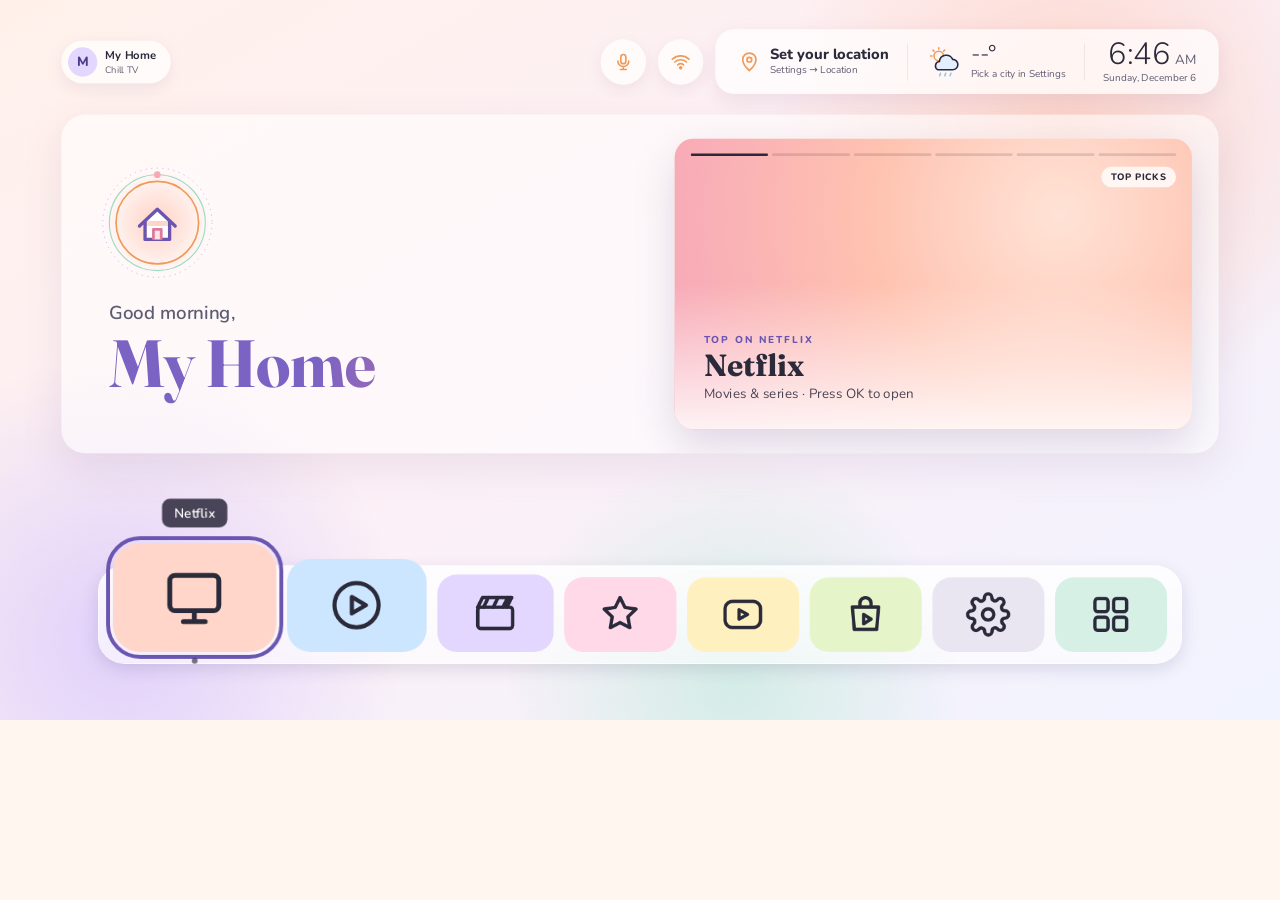
==== home/app/assets/index.html @ 62352f75 "Chill TV: Home and Showcase launchers for Android TV, with Mac and Windows remotes Co-Authored-By: C" ====
<!doctype html>
<html lang="en">
<head>
<meta charset="utf-8">
<meta name="viewport" content="width=1920, user-scalable=no">
<title>Chill TV</title>
<link rel="stylesheet" href="fonts.css">
<style>
html,body{margin:0;width:100%;height:100%;overflow:hidden}
body{background:var(--page)}
*{box-sizing:border-box}

/* ---------- theme tokens ---------- */
body.teal{
  --page:#1F4F52;--ink:#F4F1EA;--muted:rgba(244,241,234,.78);--accent:#E8C979;
  --sans:Inter,system-ui,sans-serif;--serif:'Cormorant Garamond',Georgia,serif;
  --bg:linear-gradient(160deg,#2A6467 0%,#1F4F52 55%,#1A4346 100%);
  --chip-bg:rgba(255,255,255,.1);--chip-border:1px solid rgba(255,255,255,.14);--chip-shadow:0 0 0 0 transparent;
  --panel-bg:rgba(255,255,255,.1);--panel-border:1px solid rgba(255,255,255,.16);--panel-shadow:none;
  --divider:rgba(255,255,255,.18);
  --hero-bg:rgba(255,255,255,.09);--hero-border:1px solid rgba(255,255,255,.16);--hero-shadow:none;--hero-radius:32px;
  --car-bg:#123033;--car-radius:22px;--car-shadow:0 30px 70px rgba(0,0,0,.35);
  --cap-fade:linear-gradient(180deg,rgba(0,0,0,0) 45%,rgba(5,12,13,.75) 100%);
  --kicker:#F0D9A4;--cap-ink:#F4F1EA;
  --seg-bg:rgba(255,255,255,.22);--seg-fill:#F4F1EA;
  --pill-bg:rgba(0,0,0,.35);--pill-ink:rgba(244,241,234,.9);
  --tile-radius:22px;--tile-shadow:none;--tile-stroke:#F4F1EA;
  --tile-on-shadow:0 28px 60px rgba(0,0,0,.45),0 0 0 1px rgba(255,255,255,.4) inset;
  --focus-ring:0 0 0 4px #E8C979;
  --avatar-bg:#E8C979;--avatar-ink:#1F4F52;
  --w-strong:600;--w-label:500;
}
body.pastel{
  --page:#FFF6F0;--ink:#2B2A3A;--muted:#5E5C72;--accent:#F09A5A;
  --sans:Nunito,system-ui,sans-serif;--serif:Fraunces,Georgia,serif;
  --bg:linear-gradient(150deg,#FFF1EA 0%,#FDF0F6 45%,#F0F3FF 100%);
  --chip-bg:rgba(255,255,255,.7);--chip-border:0;--chip-shadow:0 8px 24px rgba(120,90,140,.1);
  --panel-bg:rgba(255,255,255,.72);--panel-border:0;--panel-shadow:0 10px 30px rgba(120,90,140,.12);
  --divider:rgba(43,42,58,.12);
  --hero-bg:rgba(255,255,255,.55);--hero-border:0;--hero-shadow:0 20px 60px rgba(120,90,140,.12);--hero-radius:36px;
  --car-bg:#FFE3D6;--car-radius:28px;--car-shadow:0 24px 60px rgba(120,90,140,.22);
  --cap-fade:linear-gradient(180deg,rgba(255,255,255,0) 50%,rgba(255,255,255,.85) 100%);
  --kicker:#6A55B0;--cap-ink:#2B2A3A;
  --seg-bg:rgba(43,42,58,.15);--seg-fill:#2B2A3A;
  --pill-bg:rgba(255,255,255,.8);--pill-ink:#2B2A3A;
  --tile-radius:28px;--tile-shadow:0 8px 20px rgba(120,90,140,.12);--tile-stroke:#2B2A3A;
  --tile-on-shadow:0 26px 50px rgba(120,90,140,.28),0 0 0 4px #FFFFFF;
  --focus-ring:0 0 0 5px #6A55B0;
  --avatar-bg:#E3D7FF;--avatar-ink:#4B3A8A;
  --w-strong:800;--w-label:700;
}

/* ---------- animations (from the design) ---------- */
@keyframes ringSpin{to{transform:rotate(360deg)}}
@keyframes ringSpinRev{to{transform:rotate(-360deg)}}
@keyframes ringDraw{0%{stroke-dashoffset:640}45%{stroke-dashoffset:0}70%{stroke-dashoffset:0}100%{stroke-dashoffset:-640}}
@keyframes breathe{0%,100%{transform:scale(1);opacity:.55}50%{transform:scale(1.08);opacity:.9}}
@keyframes letterIn{0%,8%{opacity:0;transform:translateY(10px)}22%,82%{opacity:1;transform:translateY(0)}100%{opacity:0;transform:translateY(-6px)}}
@keyframes bob{0%,100%{transform:translateY(0)}50%{transform:translateY(-6px)}}
@keyframes shimmer{0%{background-position:-200% 0}60%,100%{background-position:200% 0}}
@keyframes drift{0%,100%{transform:translate(0,0)}50%{transform:translate(-60px,40px)}}
@keyframes drift2{0%,100%{transform:translate(0,0)}50%{transform:translate(80px,-40px)}}
@keyframes kenburns{0%{transform:scale(1) translate(0,0)}100%{transform:scale(1.12) translate(-20px,-10px)}}
@keyframes fill{from{width:0}to{width:100%}}
@keyframes rise{from{opacity:0;transform:translateY(18px)}to{opacity:1;transform:translateY(0)}}
@keyframes fadeIn{from{opacity:0}to{opacity:1}}

/* ---------- stage ---------- */
#stage{position:absolute;left:0;top:0;width:1920px;height:1080px;overflow:hidden;transform-origin:0 0;
  background:var(--bg);font-family:var(--sans);color:var(--ink)}
.orb{position:absolute;border-radius:50%;will-change:transform}
.orb.a{animation:drift 22s ease-in-out infinite}
.orb.b{animation:drift2 24s ease-in-out infinite}
body.teal .orb1{left:980px;top:-260px;width:1100px;height:1100px;background:radial-gradient(circle,rgba(120,214,204,.42) 0%,rgba(120,214,204,0) 62%)}
body.teal .orb2{left:-300px;top:520px;width:900px;height:900px;background:radial-gradient(circle,rgba(232,201,121,.26) 0%,rgba(232,201,121,0) 60%);animation:none}
body.teal .orb3{display:none}
body.pastel .orb1{left:1100px;top:-300px;width:1000px;height:1000px;background:radial-gradient(circle,rgba(255,190,165,.55) 0%,rgba(255,190,165,0) 62%)}
body.pastel .orb2{left:-320px;top:460px;width:1000px;height:1000px;background:radial-gradient(circle,rgba(196,178,255,.5) 0%,rgba(196,178,255,0) 60%)}
body.pastel .orb3{left:700px;top:620px;width:800px;height:800px;background:radial-gradient(circle,rgba(170,230,205,.45) 0%,rgba(170,230,205,0) 60%)}

/* ---------- header ---------- */
header{position:absolute;left:92px;right:92px;top:44px;display:flex;justify-content:space-between;align-items:center}
.who{display:flex;align-items:center;gap:20px}
.acct{display:flex;align-items:center;gap:12px;padding:10px 22px 10px 10px;border-radius:999px;border:var(--chip-border);background:var(--chip-bg);box-shadow:var(--chip-shadow)}
.avatar{width:44px;height:44px;border-radius:50%;background:var(--avatar-bg);color:var(--avatar-ink);display:flex;align-items:center;justify-content:center;font-size:20px;font-weight:var(--w-strong)}
.acct .n{font-size:17px;font-weight:var(--w-label)}
body.pastel .acct .n{font-weight:700}
.acct .s{font-size:14px;color:var(--muted)}
.side{display:flex;align-items:center;gap:18px}
.chip{display:flex;align-items:center;justify-content:center;width:68px;height:68px;border-radius:50%;border:var(--chip-border);background:var(--chip-bg);box-shadow:var(--chip-shadow);
  transition:transform .3s cubic-bezier(.2,.8,.2,1),box-shadow .3s}
.chip.on{transform:scale(1.06);box-shadow:var(--chip-shadow),var(--focus-ring)}
.chip[hidden]{display:none}
#voiceToast{position:absolute;left:50%;bottom:110px;transform:translateX(-50%) translateY(20px);opacity:0;padding:18px 34px;border-radius:999px;background:var(--chip-bg);border:var(--chip-border);box-shadow:var(--tile-on-shadow);font-size:26px;color:var(--ink);white-space:nowrap;transition:opacity .3s,transform .3s;pointer-events:none;backdrop-filter:blur(12px)}
#voiceToast.show{opacity:1;transform:translateX(-50%) translateY(0)}
#voiceToast b{color:var(--accent);font-weight:700}
.chip svg{flex-shrink:0;stroke:var(--accent);color:var(--accent)}
.chip .arc{transition:opacity .3s}
.chip .arc.dim{opacity:.25}
.chip.off svg{stroke:var(--muted);color:var(--muted)}
.panel{display:flex;align-items:center;padding:14px 6px;border-radius:28px;background:var(--panel-bg);border:var(--panel-border);box-shadow:var(--panel-shadow)}
.cell{display:flex;align-items:center;gap:14px;padding:0 28px}
.cell .col{display:flex;flex-direction:column;gap:3px}
.vdiv{width:1px;height:56px;background:var(--divider)}
.place{font-size:22px;font-weight:var(--w-strong);line-height:1}
.sub{font-size:15px;color:var(--muted)}
.temp{font-size:34px;font-weight:300;line-height:1}
.clock{font-size:46px;font-weight:300;line-height:1}
.clock span{font-size:20px;font-weight:500;margin-left:6px;color:var(--muted)}
.right{align-items:flex-end}
.wx .sun{display:none}.wx.sunny .sun,.wx.partly .sun{display:inline}
.wx .rain{display:none}.wx.rainy .rain{display:inline}
.wx .cloud{display:inline}.wx.sunny .cloud{display:none}
.wx .cloud{fill:var(--cloud-fill)}
body.teal{--cloud-fill:#2A6467}
body.pastel{--cloud-fill:#E3EEFF}

/* ---------- hero ---------- */
.hero{position:absolute;left:92px;right:92px;top:172px;height:508px;border-radius:var(--hero-radius);overflow:hidden;
  background:var(--hero-bg);border:var(--hero-border);box-shadow:var(--hero-shadow);
  display:flex;align-items:center;padding:0 40px 0 72px;gap:56px}
.greet-wrap{flex:1;min-width:0;display:flex;flex-direction:column;gap:6px}
.emblem{position:relative;width:184px;height:184px;display:flex;align-items:center;justify-content:center;margin:0 0 18px -20px}
.glow{position:absolute;inset:14px;border-radius:50%;animation:breathe 6s ease-in-out infinite}
body.teal .glow{background:radial-gradient(circle,rgba(232,201,121,.4) 0%,rgba(232,201,121,0) 70%)}
body.pastel .glow{background:radial-gradient(circle,rgba(255,184,160,.6) 0%,rgba(255,184,160,0) 70%)}
.logo-ring{transform-origin:110px 110px;animation:ringSpin 18s linear infinite}
.logo-ring2{transform-origin:110px 110px;animation:ringSpinRev 26s linear infinite}
.logo-draw{stroke-dasharray:640;animation:ringDraw 6s cubic-bezier(.6,0,.2,1) infinite}
body.teal .logo-p{animation:letterIn 6s ease-in-out infinite}
body.pastel .logo-p{animation:bob 3s ease-in-out infinite}
.greeting{font-size:26px;font-weight:300;letter-spacing:.06em;color:rgba(244,241,234,.85)}
body.pastel .greeting{font-size:28px;font-weight:600;letter-spacing:0;color:#5E5C72}
.wordmark{font-family:var(--serif);font-size:96px;font-weight:600;line-height:1.2;padding-bottom:.06em;margin-top:-.1em;letter-spacing:.02em;
  background-size:200% 100%;-webkit-background-clip:text;background-clip:text;color:transparent;animation:shimmer 6s ease-in-out infinite}
body.teal .wordmark{background-image:linear-gradient(100deg,#D9BC7A 30%,#FFF4D8 50%,#D9BC7A 70%)}
body.pastel .wordmark{font-size:100px;font-weight:700;line-height:1.2;letter-spacing:-.01em;animation-duration:7s;
  background-image:linear-gradient(100deg,#7A63C2 20%,#E07A9B 45%,#F09A5A 60%,#7A63C2 85%)}

.carousel{position:relative;width:776px;height:436px;flex-shrink:0;border-radius:var(--car-radius);overflow:hidden;background:var(--car-bg);box-shadow:var(--car-shadow);transition:box-shadow .3s,transform .35s cubic-bezier(.2,.8,.2,1)}
.carousel.focus{box-shadow:var(--car-shadow),var(--focus-ring);transform:scale(1.02)}
.slide{position:absolute;inset:0;opacity:0;transition:opacity 1.1s ease}
.slide.on{opacity:1}
.slide .kb{position:absolute;inset:-40px}
.slide.on .kb{animation:kenburns 8s linear forwards}
.slide .fade{position:absolute;inset:0;background:var(--cap-fade)}
.slide .art{position:absolute;right:52px;top:86px;width:352px;height:198px;border-radius:16px;overflow:hidden;box-shadow:0 18px 40px rgba(0,0,0,.35);background:rgba(0,0,0,.15)}
.slide .art img{width:100%;height:100%;object-fit:cover;display:block}
.slide.on .art{animation:rise .9s .1s cubic-bezier(.2,.8,.2,1) both}
.cap{position:absolute;left:44px;right:44px;bottom:44px;display:flex;flex-direction:column;gap:8px;color:var(--cap-ink)}
body.pastel .cap{bottom:40px;gap:6px}
.slide.on .cap{animation:rise .9s .25s cubic-bezier(.2,.8,.2,1) both}
.kicker{font-size:15px;font-weight:var(--w-strong);letter-spacing:.2em;text-transform:uppercase;color:var(--kicker)}
.ctitle{font-family:var(--serif);font-size:48px;font-weight:600;line-height:1}
body.pastel .ctitle{font-size:46px;font-weight:700}
.cline{font-size:20px;font-weight:400;opacity:.85}
body.teal .t1 .kb{background:radial-gradient(circle at 72% 30%,#F3D9B1 0%,#B07A4F 36%,#3A2418 78%)}
body.teal .t2 .kb{background:radial-gradient(circle at 70% 35%,#9FDCD4 0%,#3A7D78 36%,#123033 76%)}
body.teal .t3 .kb{background:radial-gradient(circle at 75% 25%,#F6E7C3 0%,#A98C4E 34%,#2C2416 78%)}
body.teal .t4 .kb{background:radial-gradient(circle at 68% 40%,#B9D3EE 0%,#4C6E92 36%,#141F2B 78%)}
body.pastel .t1 .kb{background:radial-gradient(circle at 72% 30%,#FFE3D6 0%,#FFC2B0 40%,#F7A9B8 85%)}
body.pastel .t2 .kb{background:radial-gradient(circle at 70% 35%,#E8F7EF 0%,#BFE8D4 40%,#A6D8E8 85%)}
body.pastel .t3 .kb{background:radial-gradient(circle at 75% 25%,#FFF7D6 0%,#FFE5A3 40%,#FFC9A8 85%)}
body.pastel .t4 .kb{background:radial-gradient(circle at 68% 40%,#EFE8FF 0%,#D6C8FF 40%,#B9D2FF 85%)}
.segs{position:absolute;left:24px;right:24px;top:22px;display:flex;gap:6px}
.seg{flex:1;height:4px;border-radius:2px;background:var(--seg-bg);overflow:hidden}
.seg i{display:block;height:100%;width:100%;background:var(--seg-fill);transform:scaleX(0);transform-origin:0 50%}
.seg.done i{transform:none}
.seg.on i{animation:fillx 8s linear forwards}
@keyframes fillx{from{transform:scaleX(0)}to{transform:scaleX(1)}}
.pill{position:absolute;right:24px;top:42px;padding:6px 14px;border-radius:999px;background:var(--pill-bg);font-size:14px;font-weight:var(--w-label);letter-spacing:.08em;color:var(--pill-ink)}
body.pastel .pill{font-weight:800}

/* ---------- app row ---------- */
nav{position:absolute;left:92px;right:92px;top:742px;display:flex;gap:26px}
.tw{display:flex;flex-direction:column;align-items:center;gap:18px}
.tile{width:194px;height:136px;border-radius:var(--tile-radius);display:flex;align-items:center;justify-content:center;box-shadow:var(--tile-shadow);
  transition:transform .35s cubic-bezier(.2,.8,.2,1),box-shadow .35s,background .35s}
body.teal .tile{background:rgba(255,255,255,.12)}
body.teal .tile.on{background:rgba(255,255,255,.24)}
.tile.on{transform:translateY(-10px) scale(1.09);box-shadow:var(--tile-on-shadow)}
body.pastel .tile.on{transform:translateY(-12px) scale(1.09)}
.tile svg{stroke:var(--tile-stroke)}
.tile.has-logo{overflow:hidden}
.tile img.logo{width:100%;height:100%;object-fit:contain;display:block}
body.pastel .tile svg{stroke-width:1.8}
.tlabel{font-size:20px;font-weight:var(--w-label);opacity:0;transition:opacity .3s;white-space:nowrap}
.tlabel.on{opacity:1}

.voicehint b{color:var(--ink);font-weight:600}
.chip .slash{display:none}
.chip.off .slash{display:inline}
.chip.off .arc{opacity:.35}

/* ---------- all apps drawer ---------- */
#drawer{position:absolute;inset:0;display:none;background:var(--bg);animation:fadeIn .25s ease both}
#drawer.open{display:block}
#drawer h2{position:absolute;left:92px;top:56px;margin:0;font-family:var(--serif);font-size:64px;font-weight:600}
#grid{position:absolute;left:92px;right:92px;top:170px;bottom:0;overflow:hidden}
#gridInner{display:grid;grid-template-columns:repeat(6,1fr);gap:34px 28px;padding:20px 8px 60px;transition:transform .35s cubic-bezier(.2,.8,.2,1)}
.app{display:flex;flex-direction:column;gap:12px;align-items:center}
.app .card{width:100%;aspect-ratio:16/9;border-radius:18px;overflow:hidden;display:flex;align-items:center;justify-content:center;
  background:var(--chip-bg);box-shadow:var(--tile-shadow);transition:transform .3s cubic-bezier(.2,.8,.2,1),box-shadow .3s}
.app .card img.banner{width:100%;height:100%;object-fit:cover}
.app .card img.icon{width:84px;height:84px;object-fit:contain}
.app.on .card{transform:scale(1.08);box-shadow:var(--tile-on-shadow),var(--focus-ring)}
/* ---------- home settings panel ---------- */
#prefs{position:absolute;inset:0;display:none;background:rgba(10,20,22,.45);animation:fadeIn .25s ease both}
body.pastel #prefs{background:rgba(60,40,80,.18)}
#prefs.open{display:block}
.sheet{position:absolute;right:0;top:0;bottom:0;width:720px;padding:72px 64px;background:var(--bg);box-shadow:-30px 0 80px rgba(0,0,0,.3);display:flex;flex-direction:column;gap:28px}
.sheet h2{margin:0 0 8px;font-family:var(--serif);font-size:60px;font-weight:600}
.sheet .sec{font-size:15px;font-weight:var(--w-strong);letter-spacing:.18em;text-transform:uppercase;color:var(--muted)}
.themes{display:flex;gap:24px}
.opt{flex:1;border-radius:24px;padding:16px;background:var(--chip-bg);border:var(--chip-border);box-shadow:var(--chip-shadow);transition:transform .3s cubic-bezier(.2,.8,.2,1),box-shadow .3s}
.opt.on{transform:scale(1.05);box-shadow:var(--chip-shadow),var(--focus-ring)}
.opt .sw{height:150px;border-radius:16px;position:relative;overflow:hidden}
.opt .sw.teal{background:linear-gradient(160deg,#2A6467 0%,#1F4F52 55%,#1A4346 100%)}
.opt .sw.pastel{background:linear-gradient(150deg,#FFF1EA 0%,#FDF0F6 45%,#F0F3FF 100%)}
.opt .sw i{position:absolute;left:18px;bottom:18px;width:52px;height:34px;border-radius:9px}
.opt .sw i+i{left:80px}.opt .sw i+i+i{left:142px}
.opt .sw.teal i{background:rgba(255,255,255,.16)}
.opt .sw.pastel i{background:#FFD6C9}.opt .sw.pastel i+i{background:#CDE6FF}.opt .sw.pastel i+i+i{background:#E3D7FF}
.opt .sw b{position:absolute;left:18px;top:16px;font-size:30px;font-weight:600}
.opt .sw.teal b{color:#D9BC7A;font-family:'Cormorant Garamond',Georgia,serif}
.opt .sw.pastel b{color:#7A63C2;font-family:Fraunces,Georgia,serif}
.opt .row{display:flex;justify-content:space-between;align-items:center;margin-top:14px;font-size:22px;font-weight:var(--w-label)}
.opt .tick{width:30px;height:30px;border-radius:50%;border:2px solid var(--muted);display:flex;align-items:center;justify-content:center}
.opt.sel .tick{background:var(--accent);border-color:var(--accent)}
.opt .tick svg{display:none}.opt.sel .tick svg{display:block}
.link{display:flex;align-items:center;gap:18px;padding:22px 26px;border-radius:22px;background:var(--chip-bg);border:var(--chip-border);box-shadow:var(--chip-shadow);font-size:22px;font-weight:var(--w-label);transition:transform .3s cubic-bezier(.2,.8,.2,1),box-shadow .3s}
.link.on{transform:scale(1.03);box-shadow:var(--chip-shadow),var(--focus-ring)}
.link svg{stroke:var(--accent)}
.link .s{margin-left:auto;font-size:16px;color:var(--muted)}

.panel{transition:transform .3s cubic-bezier(.2,.8,.2,1),box-shadow .3s}
.panel.on{transform:scale(1.03);box-shadow:var(--panel-shadow),var(--focus-ring)}
body.teal .panel.on{box-shadow:var(--focus-ring)}

/* ---------- weather modal ---------- */
#wx{position:absolute;inset:0;display:none;background:rgba(10,20,22,.45);animation:fadeIn .25s ease both}
body.pastel #wx{background:rgba(60,40,80,.18)}
#wx.open{display:flex;align-items:center;justify-content:center}
.wxcard{width:1240px;display:flex;align-items:stretch;padding:40px 48px;border-radius:36px;background:var(--bg);border:var(--panel-border);box-shadow:0 40px 100px rgba(0,0,0,.3);animation:rise .4s cubic-bezier(.2,.8,.2,1) both}
.wxnow{width:400px;display:flex;flex-direction:column;gap:10px;padding-right:44px;border-right:1px solid var(--divider)}
.wxnow .city{font-size:24px;font-weight:var(--w-label);color:var(--muted)}
.wxnow .big{display:flex;align-items:center;gap:18px}
.wxnow .big .t{font-size:112px;font-weight:300;line-height:1}
.wxnow .cond{font-size:32px;font-weight:var(--w-label)}
.wxnow .hl{font-size:20px;color:var(--muted)}
.wxside{flex:1;display:flex;flex-direction:column;justify-content:space-between;padding-left:44px;gap:24px}
.hours{display:flex;justify-content:space-between}
.hour{display:flex;flex-direction:column;align-items:center;gap:12px;min-width:90px}
.hour .h{font-size:20px;color:var(--muted)}
.hour .v{font-size:28px;font-weight:var(--w-label)}
.suns{display:flex;gap:48px;font-size:20px;color:var(--muted)}
.suns span{display:flex;align-items:center;gap:10px}
.wxi{stroke:var(--ink);fill:none;stroke-width:1.8;stroke-linecap:round;stroke-linejoin:round}
.wxi .sunc{stroke:var(--accent)}
.wxi .cl{fill:var(--cloud-fill)}
.wxi .dr{stroke:#8FC7E8}
.wxi .bolt{stroke:var(--accent)}
.wxclose{margin-top:auto;font-size:16px;color:var(--muted)}

/* ---------- settings shortcuts ---------- */
.shorts{display:flex;gap:20px}
.short{flex:1;height:120px;border-radius:22px;display:flex;flex-direction:column;align-items:center;justify-content:center;gap:12px;
  background:var(--chip-bg);border:var(--chip-border);box-shadow:var(--chip-shadow);font-size:19px;font-weight:var(--w-label);
  transition:transform .3s cubic-bezier(.2,.8,.2,1),box-shadow .3s}
.short svg{stroke:var(--ink)}
.short.on{transform:scale(1.06);box-shadow:var(--chip-shadow),var(--focus-ring)}

.app .lbl{font-size:18px;font-weight:var(--w-label);color:var(--muted);max-width:100%;overflow:hidden;text-overflow:ellipsis;white-space:nowrap}
.app.on .lbl{color:var(--ink)}

/* ---------- glass dock with macOS-style magnification ---------- */
/* Tiles grow upward out of a frosted bar: the focused app most, its neighbours less (sizes set in render()). */
nav#tiles{left:50%;right:auto;top:auto;bottom:84px;transform:translateX(-50%);gap:16px;align-items:flex-end;box-sizing:border-box;height:148px;overflow:visible;
  padding:18px 22px;border-radius:38px;
  background:linear-gradient(180deg,rgba(255,255,255,.42),rgba(255,255,255,.16));
  border:1px solid rgba(255,255,255,.6);
  box-shadow:0 30px 70px rgba(60,40,90,.22),inset 0 1px 0 rgba(255,255,255,.85),inset 0 -1px 0 rgba(255,255,255,.2);
  -webkit-backdrop-filter:blur(28px) saturate(1.6);backdrop-filter:blur(28px) saturate(1.6)}
body.teal nav#tiles{background:linear-gradient(180deg,rgba(255,255,255,.18),rgba(255,255,255,.06));border-color:rgba(255,255,255,.24);
  box-shadow:0 30px 70px rgba(0,0,0,.35),inset 0 1px 0 rgba(255,255,255,.32)}
nav#tiles .tw{position:relative;width:168px;height:112px;gap:0;flex-shrink:0;
  transition:width .42s cubic-bezier(.2,.9,.25,1.14),height .42s cubic-bezier(.2,.9,.25,1.14)}
nav#tiles .tile{width:100%;height:100%;transition:box-shadow .3s}
nav#tiles .tile.on,body.pastel nav#tiles .tile.on{transform:none;box-shadow:var(--tile-on-shadow)}
nav#tiles .tile svg{width:40%;height:auto}
nav#tiles .tlabel{position:absolute;bottom:calc(100% + 16px);left:50%;transform:translateX(-50%) translateY(8px);
  padding:8px 18px;border-radius:12px;background:rgba(32,28,48,.8);color:#fff;font-size:20px;font-weight:600;
  box-shadow:0 10px 24px rgba(0,0,0,.25);transition:opacity .25s,transform .3s;pointer-events:none}
nav#tiles .tlabel.on{opacity:1;transform:translateX(-50%) translateY(0)}
nav#tiles .tw::after{content:'';position:absolute;left:50%;bottom:-12px;width:6px;height:6px;margin-left:-3px;border-radius:50%;
  background:var(--ink);opacity:0;transition:opacity .3s}
nav#tiles .tw.focus::after{opacity:.65}
@keyframes dockBounce{0%,100%{transform:translateY(0)}28%{transform:translateY(-48px)}52%{transform:translateY(0)}72%{transform:translateY(-18px)}88%{transform:translateY(0)}}
nav#tiles .tw.bounce .tile{animation:dockBounce .85s cubic-bezier(.3,.7,.4,1)}
#voiceToast{bottom:300px}

/* ---------- settings: location + alarm ---------- */
.short.wide small{font-size:15px;color:var(--muted);max-width:90%;overflow:hidden;text-overflow:ellipsis;white-space:nowrap}
.alarmline{color:var(--accent);font-weight:600}
.modal{position:absolute;inset:0;display:none;background:rgba(10,20,22,.5);animation:fadeIn .25s ease both;align-items:center;justify-content:center}
.modal.open{display:flex}
.mcard{width:1320px;padding:52px 60px;border-radius:36px;background:var(--bg);box-shadow:0 40px 100px rgba(0,0,0,.35);animation:rise .4s cubic-bezier(.2,.8,.2,1) both}
.mcard h2{margin:0 0 6px;font-family:var(--serif);font-size:58px;font-weight:600}
.mhint{margin:6px 0 18px;font-size:20px;color:var(--muted)}
.mhint b{color:var(--ink)}
.search{margin:10px 0 22px;border-radius:18px;background:var(--chip-bg);border:var(--chip-border);box-shadow:var(--chip-shadow);transition:box-shadow .2s}
.search.on{box-shadow:var(--chip-shadow),var(--focus-ring)}
.search input{width:100%;padding:20px 26px;border:0;background:transparent;font:inherit;font-size:26px;color:var(--ink);outline:none}
.cities{display:grid;grid-template-columns:repeat(4,minmax(0,1fr));gap:16px}
.loc{padding:18px 22px;border-radius:18px;background:var(--chip-bg);border:var(--chip-border);box-shadow:var(--chip-shadow);transition:transform .2s,box-shadow .2s}
.loc b{display:block;font-size:24px;font-weight:600}
.loc small{font-size:16px;color:var(--muted)}
.loc.on{transform:scale(1.05);box-shadow:var(--chip-shadow),var(--focus-ring)}
.loc.cur b::after{content:' ✓';color:var(--accent)}
.afields{display:flex;align-items:stretch;gap:16px;margin:14px 0 10px}
.af{flex:1;display:flex;flex-direction:column;align-items:center;justify-content:center;gap:6px;padding:20px 12px;border-radius:22px;
  background:var(--chip-bg);border:var(--chip-border);box-shadow:var(--chip-shadow);transition:transform .2s,box-shadow .2s}
.af small{font-size:15px;letter-spacing:.14em;text-transform:uppercase;color:var(--muted)}
.af b{font-size:30px;font-weight:600;white-space:nowrap}
.af.big b{font-family:var(--serif);font-size:84px;line-height:1}
.af.on{transform:scale(1.06);box-shadow:var(--chip-shadow),var(--focus-ring)}
.af.on b::before{content:'▲';display:block;font-size:14px;line-height:1.2;color:var(--muted);font-family:var(--sans)}
.af.on b::after{content:'▼';display:block;font-size:14px;line-height:1.2;color:var(--muted);font-family:var(--sans)}
.af[data-f="test"] b::before,.af[data-f="test"] b::after{content:none}
.colon{align-self:center;font-family:var(--serif);font-size:84px;color:var(--muted)}

/* ---------- the assistant's talking orb ---------- */
#orb{position:absolute;inset:0;z-index:50;display:flex;flex-direction:column;align-items:center;justify-content:center;gap:46px;opacity:0;pointer-events:none;
  transition:opacity .35s ease;background:radial-gradient(circle at 50% 42%,rgba(28,18,58,.42),rgba(8,6,18,.82) 72%);
  -webkit-backdrop-filter:blur(12px);backdrop-filter:blur(12px)}
#orb.open{opacity:1}
.orbwrap{position:relative;width:340px;height:340px;--lvl:0}
.orbglow{position:absolute;inset:-110px;border-radius:50%;
  background:radial-gradient(circle,rgba(176,128,255,.6),rgba(255,120,190,.28) 42%,transparent 70%);filter:blur(34px);
  transform:scale(calc(.82 + var(--lvl) * .55));transition:transform .12s ease-out}
.orbcore{position:absolute;inset:0;border-radius:50%;overflow:hidden;transform:scale(calc(.9 + var(--lvl) * .24));transition:transform .12s ease-out;
  background:radial-gradient(circle at 35% 30%,#FFFFFF 0%,#EADCFF 12%,#A584FF 38%,#5E40DC 62%,#251762 100%);
  box-shadow:0 0 90px rgba(165,125,255,.65),inset 0 -24px 64px rgba(18,8,58,.62),inset 0 12px 42px rgba(255,255,255,.38)}
.orbcore .swirl{position:absolute;inset:-30%;mix-blend-mode:screen;filter:blur(18px);animation:orbspin 6s linear infinite;
  background:conic-gradient(from 0deg,transparent,rgba(255,140,205,.78),transparent 33%,rgba(110,222,255,.72),transparent 66%,rgba(255,222,140,.62),transparent)}
.orbcore .swirl.s2{animation-duration:9s;animation-direction:reverse;opacity:.7}
.orbcore .shine{position:absolute;left:17%;top:9%;width:40%;height:28%;border-radius:50%;background:radial-gradient(circle,rgba(255,255,255,.9),transparent 70%);filter:blur(6px)}
@keyframes orbspin{to{transform:rotate(360deg)}}
#orb.listening .orbwrap::after{content:'';position:absolute;inset:-26px;border-radius:50%;border:2px solid rgba(200,170,255,.55);animation:orbring 1.8s ease-out infinite}
@keyframes orbring{0%{transform:scale(.92);opacity:.9}100%{transform:scale(1.35);opacity:0}}
#orb.thinking .orbcore .swirl{animation-duration:1.3s}
#orb.thinking .orbcore{animation:orbthink 1.1s ease-in-out infinite}
@keyframes orbthink{50%{transform:scale(.84)}}
#orb.error .orbcore{filter:saturate(.35) brightness(.85)}
.orbtext{max-width:1500px;min-height:72px;padding:0 40px;text-align:center;font-family:var(--serif);font-size:54px;font-weight:600;line-height:1.25;color:#FFFFFF;
  text-shadow:0 4px 30px rgba(0,0,0,.5)}
.orbtext b{color:#FFD9A8}
.orbhint{font-size:24px;letter-spacing:.06em;color:rgba(255,255,255,.72)}

/* ---------- lite mode: the Mi Box GPU is small ---------- */
/* Idle the home screen was using ~40% CPU + 24% renderer: everything that animated forever or blurred live is off.
   The design stays; it just holds still. One-shot transitions (focus, panels, dock) remain. */
.orb.a,.orb.b,.logo-ring,.logo-ring2,.logo-draw,.logo-p,.glow,.wordmark,.kb{animation:none!important}
body.pastel .wordmark,body.teal .wordmark{background-position:0 0!important}
#voiceToast,nav#tiles,#orb{-webkit-backdrop-filter:none!important;backdrop-filter:none!important}
#voiceToast{background:var(--bg)}
body.pastel nav#tiles{background:linear-gradient(180deg,rgba(255,255,255,.82),rgba(255,255,255,.6))}
body.teal nav#tiles{background:linear-gradient(180deg,rgba(40,90,94,.92),rgba(28,70,74,.92))}
#orb{background:radial-gradient(circle at 50% 42%,rgba(28,18,58,.78),rgba(8,6,18,.94) 72%)}
.orbcore .swirl{filter:none;opacity:.55}
.orbglow{filter:none;background:radial-gradient(circle,rgba(176,128,255,.45),rgba(255,120,190,.18) 40%,transparent 68%)}

/* Dock magnification by transform only (GPU), never by resizing (layout every frame). */
nav#tiles{background:none!important;border:0!important;box-shadow:none!important}
nav#tiles::before{content:'';position:absolute;left:0;right:0;top:0;bottom:0;border-radius:38px;z-index:-1;
  border:1px solid rgba(255,255,255,.6);box-shadow:0 30px 70px rgba(60,40,90,.2),inset 0 1px 0 rgba(255,255,255,.85);
  transform:scaleX(var(--bar,1));transition:transform .3s cubic-bezier(.2,.9,.25,1.1);will-change:transform}
body.pastel nav#tiles::before{background:linear-gradient(180deg,rgba(255,255,255,.82),rgba(255,255,255,.6))}
body.teal nav#tiles::before{background:linear-gradient(180deg,rgba(40,90,94,.92),rgba(28,70,74,.92));border-color:rgba(255,255,255,.22)}
nav#tiles .tw{width:168px!important;height:112px!important;transform-origin:50% 100%;will-change:transform;
  transition:transform .22s cubic-bezier(.2,.9,.25,1.1)!important}
nav#tiles .tlabel{transform-origin:50% 100%}
/* Soft blurred shadows are re-rasterised on every frame of a transform on this box: a crisp ring instead. */
nav#tiles .tile,nav#tiles .tile.on,body.pastel nav#tiles .tile.on{box-shadow:none!important;transition:none!important}
nav#tiles .tile.on{outline:4px solid rgba(255,255,255,.95);outline-offset:3px}
body.pastel nav#tiles .tile.on{outline-color:#6A55B0}
nav#tiles .tlabel{box-shadow:none}
nav#tiles::before{box-shadow:0 8px 24px rgba(60,40,90,.14)}
/* The Mi Box WebView paints in software: a nonstop 8 s progress fill alone cost ~60% CPU. Segments just mark the slide. */
.seg.on i{animation:none!important;transform:none}
#orb:not(.open){visibility:hidden;transition:opacity .35s ease,visibility 0s linear .35s}
#orb:not(.open) .swirl,#orb:not(.open) .orbcore,#orb:not(.open) .orbwrap::after{animation:none!important}
</style>
</head>
<body class="teal">
<div id="stage">
  <div class="orb a orb1" aria-hidden="true"></div>
  <div class="orb b orb2" aria-hidden="true"></div>
  <div class="orb a orb3" aria-hidden="true"></div>

  <header>
    <div class="who">
      <div class="acct">
        <span class="avatar" id="avatar">M</span>
        <span style="display:flex;flex-direction:column;align-items:flex-start;gap:2px"><span class="n" id="homeNameChip">My Home</span><span class="s">Chill TV</span></span>
      </div>
    </div>
    <div class="side">
      <div class="chip" id="micChip" aria-label="Voice: say open an app">
        <svg width="30" height="30" viewBox="0 0 24 24" fill="none" stroke-width="2" stroke-linecap="round" stroke-linejoin="round" aria-hidden="true">
          <rect x="9" y="3" width="6" height="11" rx="3"/><path d="M5.5 11a6.5 6.5 0 0 0 13 0M12 17.5V21M8.5 21h7"/>
        </svg>
      </div>
      <div class="chip off" id="wifiChip" aria-label="Wi-Fi">
        <svg width="30" height="30" viewBox="0 0 24 24" fill="none" stroke-width="2" stroke-linecap="round" stroke-linejoin="round" aria-hidden="true">
          <path class="arc a3" d="M2 8.5a15 15 0 0 1 20 0"/>
          <path class="arc a2" d="M5 12a10.5 10.5 0 0 1 14 0"/>
          <path class="arc a1" d="M8.5 15.5a5.5 5.5 0 0 1 7 0"/>
          <circle cx="12" cy="19" r="1.2" fill="currentColor"/>
          <path class="slash" d="M3 3l18 18"/>
        </svg>
      </div>
      <div class="chip" id="usbChip" aria-label="USB" hidden>
        <svg width="30" height="30" viewBox="0 0 24 24" fill="none" stroke-width="1.9" stroke-linecap="round" stroke-linejoin="round" aria-hidden="true">
          <circle cx="12" cy="20" r="1.8"/><path d="M12 18.2V3.5M12 3.5l-2.2 2.6M12 3.5l2.2 2.6"/>
          <path d="M12 14l-4.5-3V8.3"/><circle cx="7.5" cy="7" r="1.3"/>
          <path d="M12 12l4.5-2.6V7.4"/><rect x="15.3" y="5" width="2.4" height="2.4" rx=".4"/>
        </svg>
      </div>
    <div class="panel">
      <div class="cell">
        <svg width="34" height="34" viewBox="0 0 24 24" fill="none" stroke="var(--accent)" stroke-width="1.8" stroke-linecap="round" stroke-linejoin="round" aria-hidden="true"><path d="M12 21s-7-6.2-7-11.5a7 7 0 0 1 14 0C19 14.8 12 21 12 21z"/><circle cx="12" cy="9.5" r="2.5"/></svg>
        <div class="col"><div class="place" id="locName">Set your location</div><div class="sub" id="locSub">Settings → Location</div></div>
      </div>
      <div class="vdiv"></div>
      <div class="cell">
        <span id="wxIconWrap" style="display:flex"><svg class="wx partly rainy" width="52" height="52" viewBox="0 0 40 40" fill="none" stroke-width="1.8" stroke-linecap="round" stroke-linejoin="round" aria-hidden="true">
          <g class="sun"><circle cx="14" cy="13" r="5.5" stroke="var(--accent)"/><path d="M14 3.5v1.6M4.5 13h1.6M7.3 6.3l1.1 1.1M20.7 6.3l-1.1 1.1" stroke="var(--accent)"/></g>
          <path class="cloud" d="M13 29h17a6 6 0 0 0 0-12 8 8 0 0 0-15.3 2.5A5 5 0 0 0 13 29z" stroke="var(--ink)"/>
          <path class="rain" d="M16 33l-1 3M22 33l-1 3M28 33l-1 3" stroke="#8FC7E8"/>
        </svg></span>
        <div class="col"><div class="temp" id="temp">--°</div><div class="sub" id="wxLine">Loading weather…</div></div>
      </div>
      <div class="vdiv"></div>
      <div class="cell col right" style="flex-direction:column;align-items:flex-end;gap:3px">
        <div class="clock"><b id="time" style="font-weight:300">--:--</b><span id="ampm"></span></div>
        <div class="sub" id="date"></div>
        <div class="sub alarmline" id="alarmLine" hidden></div>
      </div>
    </div>
    </div>
  </header>

  <section class="hero">
    <div class="greet-wrap">
      <div class="emblem">
        <div class="glow" aria-hidden="true"></div>
        <svg width="184" height="184" viewBox="0 0 220 220" fill="none" aria-hidden="true" style="position:relative" id="emblem"></svg>
      </div>
      <div class="greeting" id="greeting">Hello,</div>
      <div class="wordmark" id="wordmark">My Home</div>
    </div>
    <div class="carousel" id="carousel">
      <div id="slides"></div>
      <div class="segs" id="segs"></div>
      <div class="pill">TOP PICKS</div>
    </div>
  </section>

  <nav id="tiles"></nav>


  <div id="voiceToast" role="status" aria-live="polite"></div>

  <!-- The assistant's talking orb (listening, thinking, speaking). -->
  <div id="orb" aria-live="polite">
    <div class="orbwrap" id="orbWrap">
      <div class="orbglow"></div>
      <div class="orbcore"><i class="swirl"></i><i class="swirl s2"></i><i class="shine"></i></div>
    </div>
    <div class="orbtext" id="orbText"></div>
    <div class="orbhint" id="orbHint"></div>
  </div>

  <div id="drawer">
    <h2>All apps</h2>
    <div id="grid"><div id="gridInner"></div></div>
  </div>

  <div id="prefs">
    <div class="sheet">
      <h2>Settings</h2>
      <div class="sec">Theme</div>
      <div class="themes">
        <div class="opt" data-theme="teal">
          <div class="sw teal"><b>Aa</b><i></i><i></i><i></i></div>
          <div class="row"><span>Teal</span><span class="tick"><svg width="18" height="18" viewBox="0 0 24 24" fill="none" stroke="#fff" stroke-width="3" stroke-linecap="round" stroke-linejoin="round"><path d="M5 12.5l4.5 4.5L19 7.5"/></svg></span></div>
        </div>
        <div class="opt" data-theme="pastel">
          <div class="sw pastel"><b>Aa</b><i></i><i></i><i></i></div>
          <div class="row"><span>Pastel</span><span class="tick"><svg width="18" height="18" viewBox="0 0 24 24" fill="none" stroke="#fff" stroke-width="3" stroke-linecap="round" stroke-linejoin="round"><path d="M5 12.5l4.5 4.5L19 7.5"/></svg></span></div>
        </div>
      </div>
      <div class="sec" style="margin-top:12px">Shortcuts</div>
      <div class="shorts">
        <div class="short" id="scApps">
          <svg width="34" height="34" viewBox="0 0 24 24" fill="none" stroke-width="1.8" stroke-linecap="round" stroke-linejoin="round" aria-hidden="true"><rect x="3.5" y="3.5" width="7" height="7" rx="1.5"/><rect x="13.5" y="3.5" width="7" height="7" rx="1.5"/><rect x="3.5" y="13.5" width="7" height="7" rx="1.5"/><rect x="13.5" y="13.5" width="7" height="7" rx="1.5"/></svg>
          <span>All apps</span>
        </div>
        <div class="short" id="scNet">
          <svg width="34" height="34" viewBox="0 0 24 24" fill="none" stroke-width="1.8" stroke-linecap="round" stroke-linejoin="round" aria-hidden="true"><path d="M2 8.5a15 15 0 0 1 20 0"/><path d="M5 12a10.5 10.5 0 0 1 14 0"/><path d="M8.5 15.5a5.5 5.5 0 0 1 7 0"/><circle cx="12" cy="19" r="1"/></svg>
          <span>Network</span>
        </div>
        <div class="short" id="tvSettings">
          <svg width="34" height="34" viewBox="0 0 24 24" fill="none" stroke-width="1.8" stroke-linecap="round" stroke-linejoin="round" aria-hidden="true"><circle cx="12" cy="12" r="3"/><path d="M12 2.5v3M12 18.5v3M2.5 12h3M18.5 12h3M5.3 5.3l2.1 2.1M16.6 16.6l2.1 2.1M5.3 18.7l2.1-2.1M16.6 7.4l2.1-2.1"/></svg>
          <span>TV settings</span>
        </div>
      </div>
      <div class="sec" style="margin-top:12px">Home</div>
      <div class="shorts">
        <div class="short wide" id="scLoc">
          <svg width="34" height="34" viewBox="0 0 24 24" fill="none" stroke-width="1.8" stroke-linecap="round" stroke-linejoin="round" aria-hidden="true"><path d="M12 21s-7-6.2-7-11.5a7 7 0 0 1 14 0C19 14.8 12 21 12 21z"/><circle cx="12" cy="9.5" r="2.5"/></svg>
          <span>Location</span><small id="scLocVal">Not set</small>
        </div>
        <div class="short wide" id="scAlarm">
          <svg width="34" height="34" viewBox="0 0 24 24" fill="none" stroke-width="1.8" stroke-linecap="round" stroke-linejoin="round" aria-hidden="true"><circle cx="12" cy="13" r="7.5"/><path d="M12 9.5V13l2.5 2M4.5 4.5l3 2.5M19.5 4.5l-3 2.5"/></svg>
          <span>Alarm</span><small id="scAlarmVal">Off</small>
        </div>
        <div class="short wide" id="scNames">
          <svg width="34" height="34" viewBox="0 0 24 24" fill="none" stroke-width="1.8" stroke-linecap="round" stroke-linejoin="round" aria-hidden="true"><path d="M4 20h4L19 9l-4-4L4 16v4z"/><path d="M13.5 6.5l4 4"/></svg>
          <span>Names</span><small id="scNamesVal">My Home</small>
        </div>
      </div>
    </div>
  </div>

  <!-- Names: what the home screen calls this home, and the assistant's name (its wake word). -->
  <div id="namePanel" class="modal">
    <div class="mcard">
      <h2>Names</h2>
      <p class="mhint">Up/Down to choose · OK to type with the remote's keyboard · OK again to save.</p>
      <p class="mhint" style="margin:14px 0 6px">Home name (shown on the home screen and the clock)</p>
      <div class="search" id="nmHomeBox"><input id="nmHome" type="text" maxlength="24" autocomplete="off" spellcheck="false"></div>
      <p class="mhint" style="margin:14px 0 6px">Assistant name (say it before a command, e.g. “Max, open Netflix”)</p>
      <div class="search" id="nmAssistBox"><input id="nmAssist" type="text" maxlength="16" autocomplete="off" spellcheck="false"></div>
      <p class="mhint" id="nmMsg"></p>
    </div>
  </div>

  <!-- Location picker: cities, or type one (Android keyboard), or say "set location to Tokyo". -->
  <div id="locPanel" class="modal">
    <div class="mcard">
      <h2>Location</h2>
      <p class="mhint">Pick a city for the weather and clock, or say <b>“<span class="aname">Max</span>, set location to Tokyo”</b>.</p>
      <div class="search" id="locSearch"><input id="locInput" type="text" placeholder="Type a city, then press OK" autocomplete="off" spellcheck="false"></div>
      <div class="cities" id="locGrid"></div>
      <p class="mhint" id="locMsg"></p>
    </div>
  </div>

  <!-- Alarm: Left/Right picks a field, Up/Down changes it; saved as you go. -->
  <div id="alarmPanel" class="modal">
    <div class="mcard">
      <h2>Alarm</h2>
      <p class="mhint">The TV turns on and rings at this time. Press any button to stop it.<br>Left/Right to choose · Up/Down to change · or say <b>“<span class="aname">Max</span>, set alarm for 6:30 am”</b>.</p>
      <div class="afields">
        <div class="af big" data-f="hour"><small>Hour</small><b id="afHour">6</b></div>
        <div class="colon">:</div>
        <div class="af big" data-f="minute"><small>Minute</small><b id="afMinute">30</b></div>
        <div class="af big" data-f="ampm"><small>&nbsp;</small><b id="afAmpm">AM</b></div>
        <div class="af" data-f="repeat"><small>Repeat</small><b id="afRepeat">Every day</b></div>
        <div class="af" data-f="enabled"><small>Alarm</small><b id="afEnabled">Off</b></div>
        <div class="af" data-f="test"><small>Try it</small><b>Ring now</b></div>
      </div>
      <p class="mhint" id="alarmNext"></p>
    </div>
  </div>

  <div id="wx">
    <div class="wxcard">
      <div class="wxnow">
        <div class="city" id="wxCity">Set your location</div>
        <div class="big"><span id="wxBigIcon"></span><span class="t" id="wxBigTemp">--°</span></div>
        <div class="cond" id="wxCond">—</div>
        <div class="hl" id="wxHL"></div>
        <div class="wxclose">Press Back to close</div>
      </div>
      <div class="wxside">
        <div class="hours" id="wxHours"></div>
        <div class="suns">
          <span><svg class="wxi" width="30" height="30" viewBox="0 0 24 24"><path class="sunc" d="M5 17a7 7 0 0 1 14 0M12 3v3M4.2 9.2l1.6 1.6M19.8 9.2l-1.6 1.6M2 20h20"/><path class="sunc" d="M9.5 5.5L12 3l2.5 2.5"/></svg>Sunrise <b id="wxRise" style="font-weight:600;color:var(--ink)">--</b></span>
          <span><svg class="wxi" width="30" height="30" viewBox="0 0 24 24"><path class="sunc" d="M5 17a7 7 0 0 1 14 0M12 3v3M4.2 9.2l1.6 1.6M19.8 9.2l-1.6 1.6M2 20h20"/><path class="sunc" d="M9.5 3.5L12 6l2.5-2.5"/></svg>Sunset <b id="wxSet" style="font-weight:600;color:var(--ink)">--</b></span>
        </div>
      </div>
    </div>
  </div>
</div>

<script>
(function () {
  'use strict';
  var TV = window.TV || {
    has: function () { return true; }, launch: function (p) { console.log('launch', p); return true; },
    openSettings: function () { console.log('settings'); }, apps: function () { return '[]'; },
    banner: function () { return ''; }, icon: function () { return ''; },
    wifi: function () { return '{"connected":true,"level":3}'; },
    usb: function () { return '{"devices":0,"storage":[]}'; },
    openWifi: function () { console.log('wifi'); }, openStorage: function () { console.log('storage'); },
    listen: function () { console.log('listen'); }, say: function (t) { console.log('say', t); }, stopListening: function () {}, finishListening: function () {},
    searchStore: function (q) { console.log('store', q); }, webSearch: function (q) { console.log('google', q); },
    getAlarm: function () { return '{"enabled":false,"hour":6,"minute":30,"days":127,"next":0}'; },
    setAlarm: function (j) { var a = JSON.parse(j); a.next = Date.now() + 3600000; return JSON.stringify(a); },
    testAlarm: function () { console.log('ring'); }, showKeyboard: function () {}
  };

  // ---------- names (Settings -> Names) ----------
  var HOME_NAME = 'My Home', ASSIST = 'Max';
  try { HOME_NAME = localStorage.getItem('homeName') || HOME_NAME; ASSIST = localStorage.getItem('assistantName') || ASSIST; } catch (e) {}

  // ---------- location (Settings -> Location, or "set location to ...") ----------
  // No location until the user picks one; the clock follows the TV's own time zone meanwhile.
  var DEVICE_TZ = (function () { try { return Intl.DateTimeFormat().resolvedOptions().timeZone || 'UTC'; } catch (e) { return 'UTC'; } })();
  var DEFAULT_LOC = { name: 'Set your location', sub: 'Settings → Location', lat: null, lon: null, tz: DEVICE_TZ };
  var LOC = DEFAULT_LOC;
  try { var savedLoc = JSON.parse(localStorage.getItem('homeLocation') || 'null'); if (savedLoc && savedLoc.lat) LOC = savedLoc; } catch (e) {}

  // ---------- scale the 1920x1080 design to the screen ----------
  var stage = document.getElementById('stage');
  function fit() {
    var s = Math.min(window.innerWidth / 1920, window.innerHeight / 1080);
    stage.style.transform = 'scale(' + s + ')';
  }
  window.addEventListener('resize', fit); fit();

  // ---------- theme ----------
  var THEMES = ['teal', 'pastel'];
  var theme = 'pastel';
  try { theme = localStorage.getItem('homeTheme') || 'pastel'; } catch (e) {}
  if (THEMES.indexOf(theme) < 0) theme = 'pastel';

  var EMBLEM = {
    teal: '<g class="logo-ring2"><circle cx="110" cy="110" r="98" stroke="rgba(244,241,234,0.18)" stroke-width="1" stroke-dasharray="2 8"/></g>' +
      '<g class="logo-ring"><circle cx="110" cy="110" r="86" stroke="rgba(232,201,121,0.4)" stroke-width="1.2"/><circle cx="110" cy="24" r="4" fill="#E8C979"/></g>' +
      '<circle class="logo-draw" cx="110" cy="110" r="74" stroke="#F4F1EA" stroke-width="2.2" stroke-linecap="round" transform="rotate(-90 110 110)"/>' +
      '<g class="logo-p"><path d="M78 116 L110 86 L142 116 M88 107 V140 H132 V107" stroke="#F4F1EA" stroke-width="5" stroke-linecap="round" stroke-linejoin="round"/><path d="M103 140 V122 H117 V140" stroke="#E8C979" stroke-width="4" stroke-linejoin="round"/></g>',
    pastel: '<g class="logo-ring2"><circle cx="110" cy="110" r="98" stroke="#B9A8F0" stroke-width="1.5" stroke-dasharray="2 8"/></g>' +
      '<g class="logo-ring"><circle cx="110" cy="110" r="86" stroke="#9ED9C2" stroke-width="2"/><circle cx="110" cy="24" r="6" fill="#F7A9B8"/></g>' +
      '<circle class="logo-draw" cx="110" cy="110" r="74" stroke="#F09A5A" stroke-width="3" stroke-linecap="round" transform="rotate(-90 110 110)"/>' +
      '<g class="logo-p"><path d="M78 116 L110 86 L142 116 M88 107 V140 H132 V107" stroke="#6A55B0" stroke-width="6" stroke-linecap="round" stroke-linejoin="round" fill="#FFFFFF"/><path d="M103 140 V122 H117 V140" stroke="#E07A9B" stroke-width="5" stroke-linejoin="round" fill="#FFE3EA"/></g>'
  };
  var PASTEL_TILE = { nf: '#FFD6C9', pv: '#CDE6FF', hb: '#E3D7FF', ds: '#FFD9E8', yt: '#FFF0BF', gp: '#E6F5C9', st: '#E9E6F2', all: '#D7F0E6' };

  function applyTheme() {
    document.body.className = theme;
    document.getElementById('emblem').innerHTML = EMBLEM[theme];
    tiles.forEach(function (t) { if (!t.logo) t.el.style.background = theme === 'pastel' ? PASTEL_TILE[t.key] : ''; });
    Array.prototype.forEach.call(document.querySelectorAll('.opt'), function (o) {
      o.classList.toggle('sel', o.getAttribute('data-theme') === theme);
    });
    try { localStorage.setItem('homeTheme', theme); } catch (e) {}
  }
  function setTheme(t) { theme = t; applyTheme(); }
  function toggleTheme() { setTheme(theme === 'teal' ? 'pastel' : 'teal'); }

  // ---------- apps ----------
  var ICON = {
    nf: '<rect x="3" y="4" width="18" height="13" rx="2"/><path d="M8 21h8M12 17v4"/>',
    pv: '<circle cx="12" cy="12" r="9.5"/><path d="M10 8.5v7l6-3.5z"/>',
    hb: '<rect x="3" y="9" width="18" height="11" rx="1.5"/><path d="M3 9l2.5-5h15L18 9M8.5 4L6 9M13.5 4L11 9M18.5 4L16 9"/>',
    ds: '<path d="M12 3l2.6 5.3 5.9.9-4.3 4.1 1 5.8L12 16.4 6.8 19.1l1-5.8L3.5 9.2l5.9-.9z"/>',
    yt: '<rect x="2.5" y="5" width="19" height="14" rx="4"/><path d="M10 9.5v5l4.5-2.5z"/>',
    gp: '<path d="M5 8h14l-1 12H6z"/><path d="M9 8V6a3 3 0 0 1 6 0v2"/><path d="M11 12v5l4-2.5z"/>',
    st: '<circle cx="12" cy="12" r="3"/><path d="M19.4 15a1.7 1.7 0 0 0 .3 1.8l.1.1a2 2 0 1 1-2.8 2.8l-.1-.1a1.7 1.7 0 0 0-1.8-.3 1.7 1.7 0 0 0-1 1.5V21a2 2 0 1 1-4 0v-.1a1.7 1.7 0 0 0-1.1-1.5 1.7 1.7 0 0 0-1.8.3l-.1.1a2 2 0 1 1-2.8-2.8l.1-.1a1.7 1.7 0 0 0 .3-1.8 1.7 1.7 0 0 0-1.5-1H3a2 2 0 1 1 0-4h.1a1.7 1.7 0 0 0 1.5-1.1 1.7 1.7 0 0 0-.3-1.8l-.1-.1a2 2 0 1 1 2.8-2.8l.1.1a1.7 1.7 0 0 0 1.8.3H9a1.7 1.7 0 0 0 1-1.5V3a2 2 0 1 1 4 0v.1a1.7 1.7 0 0 0 1 1.5 1.7 1.7 0 0 0 1.8-.3l.1-.1a2 2 0 1 1 2.8 2.8l-.1.1a1.7 1.7 0 0 0-.3 1.8V9a1.7 1.7 0 0 0 1.5 1H21a2 2 0 1 1 0 4h-.1a1.7 1.7 0 0 0-1.5 1z"/>',
    all: '<rect x="3.5" y="3.5" width="7" height="7" rx="1.5"/><rect x="13.5" y="3.5" width="7" height="7" rx="1.5"/><rect x="3.5" y="13.5" width="7" height="7" rx="1.5"/><rect x="13.5" y="13.5" width="7" height="7" rx="1.5"/>'
  };
  var APPS = [
    { key: 'nf', label: 'Netflix', pkg: 'com.netflix.ninja' },
    { key: 'pv', label: 'Prime Video', pkg: 'com.amazon.amazonvideo.livingroom' },
    { key: 'hb', label: 'HBO Max', pkg: 'com.wbd.stream' },
    { key: 'ds', label: 'Disney+', pkg: 'com.disneyplus.ph' },
    { key: 'yt', label: 'YouTube', pkg: 'com.google.android.youtube.tv' },
    { key: 'gp', label: 'Google Play', pkg: 'com.android.vending' },
    { key: 'st', label: 'Settings', action: 'prefs' },
    { key: 'all', label: 'All apps', action: 'drawer' }
  ];

  var nav = document.getElementById('tiles');
  var tiles = APPS.map(function (a) {
    var w = document.createElement('div'); w.className = 'tw';
    var logo = a.pkg ? TV.banner(a.pkg) : '';
    var face = logo ? '<img class="logo" alt="" src="' + logo + '">' :
      '<svg width="56" height="56" viewBox="0 0 24 24" fill="none" stroke-width="1.6" stroke-linecap="round" stroke-linejoin="round" aria-hidden="true">' + ICON[a.key] + '</svg>';
    w.innerHTML = '<div class="tile' + (logo ? ' has-logo' : '') + '">' + face + '</div>' +
      '<span class="tlabel">' + a.label + '</span>';
    nav.appendChild(w);
    var t = { key: a.key, app: a, el: w.firstChild, label: w.lastChild, logo: !!logo };
    if (logo) matchEdge(w.firstChild, w.firstChild.firstChild);
    return t;
  });

  // Paint the tile behind a letterboxed logo with the logo's own edge colour.
  function matchEdge(tile, img) {
    function paint() {
      try {
        var c = document.createElement('canvas'); c.width = c.height = 1;
        var g = c.getContext('2d');
        g.drawImage(img, 1, Math.floor(img.naturalHeight / 2), 1, 1, 0, 0, 1, 1);
        var p = g.getImageData(0, 0, 1, 1).data;
        tile.style.background = 'rgb(' + p[0] + ',' + p[1] + ',' + p[2] + ')';
      } catch (e) {}
    }
    if (img.complete) paint(); else img.onload = paint;
  }

  // The macOS launch bounce, then open the app once the hop is visible.
  var launching = false;
  function launchFromDock(i) {
    if (launching) return;
    var w = tiles[i].el.parentNode, app = tiles[i].app;
    w.classList.remove('bounce');
    void w.offsetWidth;
    w.classList.add('bounce');
    launching = true;
    setTimeout(function () { launching = false; activate(app); }, app.pkg ? 450 : 250);
    setTimeout(function () { w.classList.remove('bounce'); }, 900);
  }

  function activate(a) {
    if (!a) return;
    if (a.action === 'prefs') openPrefs();
    else if (a.action === 'drawer') openDrawer();
    else TV.launch(a.pkg);
  }

  // ---------- top picks carousel ----------
  var SLIDES = [
    { key: 'nf', tint: 't1', kicker: 'Top on Netflix', title: 'Netflix', line: 'Movies & series · Press OK to open' },
    { key: 'pv', tint: 't2', kicker: 'Top on Prime Video', title: 'Prime Video', line: 'Originals & blockbusters · Press OK to open' },
    { key: 'hb', tint: 't4', kicker: 'New on HBO Max', title: 'HBO Max', line: 'HBO, DC & more · Press OK to open' },
    { key: 'ds', tint: 't3', kicker: 'Top on Disney+', title: 'Disney+', line: 'Disney, Pixar, Marvel · Press OK to open' },
    { key: 'yt', tint: 't1', kicker: 'Trending on YouTube', title: 'YouTube', line: 'Videos & music · Press OK to open' },
    { key: 'gp', tint: 't2', kicker: 'Get more apps', title: 'Google Play', line: 'Apps & games for your TV · Press OK to open' }
  ];
  var slidesEl = document.getElementById('slides');
  var segsEl = document.getElementById('segs');
  SLIDES.forEach(function (s) {
    var app = APPS.filter(function (a) { return a.key === s.key; })[0];
    s.app = app;
    var d = document.createElement('div');
    d.className = 'slide ' + s.tint;
    var art = TV.banner(app.pkg);
    d.innerHTML = '<div class="kb" aria-hidden="true"></div><div class="fade" aria-hidden="true"></div>' +
      (art ? '<div class="art"><img alt="" src="' + art + '"></div>' : '') +
      '<div class="cap"><div class="kicker">' + s.kicker + '</div><div class="ctitle">' + s.title + '</div><div class="cline">' + s.line + '</div></div>';
    slidesEl.appendChild(d);
    s.el = d;
  });

  var idx = 0, rot = null;
  function showSlide(n) {
    idx = (n + SLIDES.length) % SLIDES.length;
    SLIDES.forEach(function (s, i) { s.el.className = 'slide ' + s.tint + (i === idx ? ' on' : ''); });
    segsEl.innerHTML = SLIDES.map(function (s, i) {
      return '<span class="seg ' + (i < idx ? 'done' : i === idx ? 'on' : '') + '"><i></i></span>';
    }).join('');
  }
  function restartRotation() {
    if (rot) clearInterval(rot);
    rot = setInterval(function () { showSlide(idx + 1); }, 8000);
  }

  // ---------- focus / remote ----------
  var zone = 'tiles', ti = 0, hi = 0;
  var carousel = document.getElementById('carousel');
  var micChip = document.getElementById('micChip');
  var wifiChip = document.getElementById('wifiChip');
  var usbChip = document.getElementById('usbChip');
  var wxPanel = document.querySelector('.panel');
  function headerItems() {
    var items = [{ el: micChip, go: function () { TV.listen(); } }, { el: wifiChip, go: function () { TV.openWifi(); } }];
    if (!usbChip.hidden) items.push({ el: usbChip, go: function () { TV.openStorage(); } });
    items.push({ el: wxPanel, go: function () { openWx(); } });
    return items;
  }
  // Dock magnification: size falls off with distance from the focused tile (Gaussian, like the macOS dock).
  // Off the dock (hero, header, panels) every tile rests at the base size.
  var DOCK_W = 168, DOCK_H = 112, DOCK_GROW = 0.46, DOCK_SPREAD = 1.6;
  var DOCK_GAP = 16;
  function render() {
    // Lay the magnified tiles out on paper, then move each one there with a GPU transform (no relayout).
    var scales = tiles.map(function (t, i) {
      var d = i - ti;
      return zone === 'tiles' ? 1 + DOCK_GROW * Math.exp(-(d * d) / DOCK_SPREAD) : 1;
    });
    var x = 0, centers = [];
    scales.forEach(function (s) { centers.push(x + DOCK_W * s / 2); x += DOCK_W * s + DOCK_GAP; });
    var grown = x - DOCK_GAP, base = tiles.length * DOCK_W + (tiles.length - 1) * DOCK_GAP;
    var shift = (grown - base) / 2;
    tiles.forEach(function (t, i) {
      var on = zone === 'tiles' && i === ti;
      t.el.classList.toggle('on', on);
      t.label.classList.toggle('on', on);
      var s = scales[i];
      var dx = centers[i] - shift - (DOCK_W / 2 + i * (DOCK_W + DOCK_GAP));
      var w = t.el.parentNode;
      w.style.transform = 'translateX(' + dx.toFixed(1) + 'px) scale(' + s.toFixed(3) + ')';
      t.label.style.transform = on ? 'translateX(-50%) scale(' + (1 / s).toFixed(3) + ')' : '';
      w.classList.toggle('focus', on);
    });
    nav.style.setProperty('--bar', ((grown + 44) / (base + 44)).toFixed(3));
    carousel.classList.toggle('focus', zone === 'hero');
    var hs = headerItems();
    if (hi >= hs.length) hi = hs.length - 1;
    [micChip, wifiChip, usbChip, wxPanel].forEach(function (el) { el.classList.toggle('on', zone === 'header' && hs[hi] && hs[hi].el === el); });
  }
  function focusTile(i) {
    ti = Math.max(0, Math.min(tiles.length - 1, i));
    var n = -1;
    SLIDES.forEach(function (s, k) { if (s.key === tiles[ti].key) n = k; });
    if (n >= 0 && n !== idx) { showSlide(n); restartRotation(); }
    render();
  }

  // ---------- all apps drawer ----------
  // ---------- home settings panel ----------
  var prefs = document.getElementById('prefs');
  var prefItems = [
    { el: document.querySelector('.opt[data-theme="teal"]'), go: function () { setTheme('teal'); } },
    { el: document.querySelector('.opt[data-theme="pastel"]'), go: function () { setTheme('pastel'); } },
    { el: document.getElementById('scApps'), go: function () { closePrefs(); openDrawer(); } },
    { el: document.getElementById('scNet'), go: function () { closePrefs(); TV.openWifi(); } },
    { el: document.getElementById('tvSettings'), go: function () { closePrefs(); TV.openSettings(); } },
    { el: document.getElementById('scLoc'), go: function () { closePrefs(); openLoc(); } },
    { el: document.getElementById('scAlarm'), go: function () { closePrefs(); openAlarm(); } },
    { el: document.getElementById('scNames'), go: function () { closePrefs(); openNames(); } }
  ];
  var PREF_ROWS = [[0, 1], [2, 3, 4], [5, 6, 7]];
  var pi = 0;
  function openPrefs() {
    zone = 'prefs'; pi = theme === 'teal' ? 0 : 1;
    prefs.classList.add('open');
    renderPrefs(); render();
  }
  function closePrefs() {
    prefs.classList.remove('open');
    zone = 'tiles'; render();
  }
  function renderPrefs() {
    prefItems.forEach(function (p, i) { p.el.classList.toggle('on', i === pi); });
  }
  // Rows: theme cards, shortcuts, then Location / Alarm.
  function movePrefs(dx, dy) {
    var r = 0, c = 0;
    PREF_ROWS.forEach(function (row, ri) { var ci = row.indexOf(pi); if (ci >= 0) { r = ri; c = ci; } });
    if (dy) {
      r = Math.max(0, Math.min(PREF_ROWS.length - 1, r + dy));
      pi = PREF_ROWS[r][Math.min(c, PREF_ROWS[r].length - 1)];
    } else if (dx) {
      pi = PREF_ROWS[r][Math.max(0, Math.min(PREF_ROWS[r].length - 1, c + dx))];
    }
    renderPrefs();
  }

  var drawer = document.getElementById('drawer');
  var gridInner = document.getElementById('gridInner');
  var all = [], di = 0, COLS = 6, loaded = false;
  function openDrawer() {
    if (!loaded) {
      try { all = JSON.parse(TV.apps()); } catch (e) { all = []; }
      all.sort(function (a, b) { return a.label.toLowerCase() < b.label.toLowerCase() ? -1 : 1; });
      gridInner.innerHTML = '';
      all.forEach(function (a) {
        var el = document.createElement('div'); el.className = 'app';
        var b = TV.banner(a.pkg);
        var img = b ? '<img class="banner" alt="" src="' + b + '">' : '<img class="icon" alt="" src="' + TV.icon(a.pkg) + '">';
        el.innerHTML = '<div class="card">' + img + '</div><div class="lbl"></div>';
        el.lastChild.textContent = a.label;
        gridInner.appendChild(el);
        a.el = el;
      });
      loaded = true;
    }
    zone = 'drawer'; di = 0;
    drawer.classList.add('open');
    renderDrawer(); render();
  }
  function closeDrawer() {
    drawer.classList.remove('open');
    zone = 'tiles'; render();
  }
  function renderDrawer() {
    all.forEach(function (a, i) { a.el.classList.toggle('on', i === di); });
    var row = Math.max(0, Math.floor(di / COLS));
    var rowH = all.length ? all[0].el.offsetHeight + 34 : 0;
    var shift = Math.max(0, row - 2) * rowH;
    gridInner.style.transform = 'translateY(' + (-shift) + 'px)';
  }
  function moveDrawer(dx, dy) {
    var n = di;
    if (dx) { var c = di % COLS + dx; if (c >= 0 && c < COLS) n = di + dx; }
    if (dy < 0) n = Math.max(di % COLS, di - COLS);
    if (dy > 0) n = Math.min(all.length - 1, di + COLS);
    if (n < all.length) di = n;
    renderDrawer();
  }

  // ---------- location picker ----------
  // A starter list; any other place is found by typing its name.
  var CITIES = [
    { name: 'Manila', sub: 'Philippines', lat: 14.5995, lon: 120.9842, tz: 'Asia/Manila' },
    { name: 'Singapore', sub: 'Singapore', lat: 1.3521, lon: 103.8198, tz: 'Asia/Singapore' },
    { name: 'Tokyo', sub: 'Japan', lat: 35.6762, lon: 139.6503, tz: 'Asia/Tokyo' },
    { name: 'Sydney', sub: 'New South Wales, Australia', lat: -33.8688, lon: 151.2093, tz: 'Australia/Sydney' },
    { name: 'Dubai', sub: 'United Arab Emirates', lat: 25.2048, lon: 55.2708, tz: 'Asia/Dubai' },
    { name: 'London', sub: 'England, United Kingdom', lat: 51.5072, lon: -0.1276, tz: 'Europe/London' },
    { name: 'Paris', sub: 'France', lat: 48.8566, lon: 2.3522, tz: 'Europe/Paris' },
    { name: 'New York', sub: 'New York, United States', lat: 40.7128, lon: -74.006, tz: 'America/New_York' },
    { name: 'Los Angeles', sub: 'California, United States', lat: 34.0522, lon: -118.2437, tz: 'America/Los_Angeles' },
    { name: 'Toronto', sub: 'Ontario, Canada', lat: 43.6532, lon: -79.3832, tz: 'America/Toronto' },
    { name: 'São Paulo', sub: 'Brazil', lat: -23.5505, lon: -46.6333, tz: 'America/Sao_Paulo' },
    { name: 'Nairobi', sub: 'Kenya', lat: -1.2921, lon: 36.8219, tz: 'Africa/Nairobi' }
  ];
  function setText(id, t) { var el = document.getElementById(id); if (el) el.textContent = t; }
  function applyLocation() {
    setText('locName', LOC.name);
    setText('locSub', LOC.sub || '');
    setText('footLoc', LOC.name + (LOC.sub ? ', ' + LOC.sub.split(',')[0] : ''));
    setText('wxCity', LOC.name);
    setText('scLocVal', LOC.name);
    TZ = LOC.tz || DEVICE_TZ;
  }
  function setLocation(c, spoken) {
    LOC = { name: c.name, sub: c.sub || '', lat: c.lat, lon: c.lon, tz: c.tz || DEVICE_TZ };
    try { localStorage.setItem('homeLocation', JSON.stringify(LOC)); } catch (e) {}
    applyLocation();
    wxData = null;
    updateClock();
    updateWeather();
    if (spoken) TV.say('Location set to ' + LOC.name + '.');
    toast('Location set to <b>' + esc(LOC.name) + '</b>');
  }
  // Open-Meteo's free geocoder; results carry the city's time zone.
  function geocode(q, done) {
    var x = new XMLHttpRequest();
    x.open('GET', 'https://geocoding-api.open-meteo.com/v1/search?count=8&language=en&format=json&name=' + encodeURIComponent(q));
    x.timeout = 12000;
    x.onload = function () {
      var out = [];
      try {
        (JSON.parse(x.responseText).results || []).forEach(function (r) {
          out.push({ name: r.name, sub: [r.admin1, r.country].filter(Boolean).join(', '), lat: r.latitude, lon: r.longitude, tz: r.timezone });
        });
      } catch (e) {}
      done(out);
    };
    x.onerror = x.ontimeout = function () { done(null); };
    x.send();
  }

  var locPanel = document.getElementById('locPanel'), locGrid = document.getElementById('locGrid');
  var locInput = document.getElementById('locInput'), locSearchEl = document.getElementById('locSearch');
  var locList = CITIES, li = 0, LOC_COLS = 4;
  function renderLocGrid(list) {
    locList = list;
    locGrid.innerHTML = '';
    list.forEach(function (c) {
      var el = document.createElement('div');
      el.className = 'loc' + (c.name === LOC.name && Math.abs(c.lat - LOC.lat) < 0.05 ? ' cur' : '');
      el.innerHTML = '<b></b><small></small>';
      el.firstChild.textContent = c.name;
      el.lastChild.textContent = c.sub || '';
      locGrid.appendChild(el);
      c.el = el;
    });
    renderLoc();
  }
  function renderLoc() {
    locSearchEl.classList.toggle('on', li === 0);
    locList.forEach(function (c, i) { c.el.classList.toggle('on', li === i + 1); });
  }
  function openLoc() {
    zone = 'loc'; li = 1;
    setText('locMsg', '');
    locInput.value = '';
    renderLocGrid(CITIES);
    locPanel.classList.add('open');
    render();
  }
  function closeLoc() { locInput.blur(); locPanel.classList.remove('open'); zone = 'tiles'; render(); }
  function moveLoc(dx, dy) {
    if (li === 0) { if (dy > 0 && locList.length) li = 1; renderLoc(); return; }
    var i = li - 1, c = i % LOC_COLS;
    if (dy < 0 && i < LOC_COLS) li = 0;
    else if (dy) li = Math.max(0, Math.min(locList.length - 1, i + dy * LOC_COLS)) + 1;
    else if (dx && c + dx >= 0 && c + dx < LOC_COLS && i + dx < locList.length) li = i + dx + 1;
    renderLoc();
  }
  function searchLoc(q) {
    setText('locMsg', 'Searching for “' + q + '”…');
    geocode(q, function (found) {
      if (!found) { setText('locMsg', 'No internet connection. Pick a city below.'); return; }
      if (!found.length) { setText('locMsg', 'No place called “' + q + '”. Try another spelling.'); return; }
      setText('locMsg', found.length + ' places found. Choose one.');
      renderLocGrid(found);
      li = 1; renderLoc();
    });
  }
  function okLoc() {
    if (li === 0) {
      var q = locInput.value.trim();
      if (q.length >= 2 && document.activeElement === locInput) { locInput.blur(); searchLoc(q); }
      else { locInput.focus(); TV.showKeyboard(); }
      return;
    }
    var c = locList[li - 1];
    if (c) { setLocation(c, false); closeLoc(); }
  }

  // ---------- names panel ----------
  var namePanel = document.getElementById('namePanel');
  var nmBoxes = [document.getElementById('nmHomeBox'), document.getElementById('nmAssistBox')];
  var nmInputs = [document.getElementById('nmHome'), document.getElementById('nmAssist')];
  var ni = 0;
  // Matches the assistant's name at the start of a phrase, with an optional "hey/ok" before it.
  function wakeRe(lead, tail) {
    var name = norm(ASSIST).trim().replace(/[.*+?^${}()|[\]\\]/g, '\\$&');
    return new RegExp('^' + lead + '(hey |hi |ok |okay )?' + (name ? '(' + name + ')' : '(?!)') + (tail || '\\b'), 'i');
  }
  function applyNames() {
    setText('wordmark', HOME_NAME);
    setText('homeNameChip', HOME_NAME);
    setText('avatar', HOME_NAME.trim().charAt(0).toUpperCase() || 'M');
    setText('scNamesVal', HOME_NAME + ' · ' + ASSIST);
    [].forEach.call(document.querySelectorAll('.aname'), function (el) { el.textContent = ASSIST; });
    document.title = HOME_NAME + ' · Chill TV';
  }
  function openNames() {
    zone = 'names'; ni = 0;
    nmInputs[0].value = HOME_NAME; nmInputs[1].value = ASSIST;
    setText('nmMsg', '');
    renderNames();
    namePanel.classList.add('open');
    render();
  }
  function renderNames() { nmBoxes.forEach(function (b, i) { b.classList.toggle('on', i === ni); }); }
  function saveNames() {
    var h = nmInputs[0].value.trim(), a = nmInputs[1].value.trim();
    if (h) HOME_NAME = h;
    if (a) ASSIST = a;
    try { localStorage.setItem('homeName', HOME_NAME); localStorage.setItem('assistantName', ASSIST); } catch (e) {}
    applyNames();
    setText('nmMsg', 'Saved.');
  }
  function okNames() {
    var inp = nmInputs[ni];
    if (document.activeElement === inp) { inp.blur(); saveNames(); }
    else { inp.focus(); TV.showKeyboard(); }
  }
  function closeNames() { nmInputs.forEach(function (i) { i.blur(); }); saveNames(); namePanel.classList.remove('open'); zone = 'tiles'; render(); }

  // ---------- alarm ----------
  var alarm = { enabled: false, hour: 6, minute: 30, days: 127, next: 0 };
  var REPEATS = [{ label: 'Every day', days: 127 }, { label: 'Weekdays', days: 62 }, { label: 'Weekends', days: 65 }, { label: 'Once', days: 0 }];
  function fmtTime(h, m) { return (h % 12 || 12) + ':' + (m < 10 ? '0' : '') + m + ' ' + (h < 12 ? 'AM' : 'PM'); }
  function repeatLabel(d) { for (var i = 0; i < REPEATS.length; i++) if (REPEATS[i].days === d) return REPEATS[i].label; return 'Custom'; }
  function whenLabel(ms) {
    if (!ms) return '';
    var d = new Date(ms), now = new Date();
    var day = new Intl.DateTimeFormat('en-US', { timeZone: TZ, weekday: 'long' }).format(d);
    var key = function (x) { return new Intl.DateTimeFormat('en-CA', { timeZone: TZ }).format(x); };
    var tomorrow = new Date(now.getTime() + 86400000);
    if (key(d) === key(now)) day = 'today'; else if (key(d) === key(tomorrow)) day = 'tomorrow';
    return day + ' at ' + fmtTime(alarm.hour, alarm.minute);
  }
  function loadAlarm() { try { alarm = JSON.parse(TV.getAlarm()); } catch (e) {} renderAlarmLine(); }
  function saveAlarm() { try { alarm = JSON.parse(TV.setAlarm(JSON.stringify(alarm))); } catch (e) {} renderAlarm(); renderAlarmLine(); }
  function renderAlarmLine() {
    var line = document.getElementById('alarmLine');
    line.hidden = !alarm.enabled;
    line.textContent = alarm.enabled ? '⏰ Alarm ' + fmtTime(alarm.hour, alarm.minute) : '';
    setText('scAlarmVal', alarm.enabled ? fmtTime(alarm.hour, alarm.minute) + ' · ' + repeatLabel(alarm.days) : 'Off');
  }
  var AF = ['hour', 'minute', 'ampm', 'repeat', 'enabled', 'test'], ai = 0;
  var alarmPanel = document.getElementById('alarmPanel');
  var afEls = Array.prototype.slice.call(document.querySelectorAll('.af'));
  function renderAlarm() {
    setText('afHour', String(alarm.hour % 12 || 12));
    setText('afMinute', (alarm.minute < 10 ? '0' : '') + alarm.minute);
    setText('afAmpm', alarm.hour < 12 ? 'AM' : 'PM');
    setText('afRepeat', repeatLabel(alarm.days));
    setText('afEnabled', alarm.enabled ? 'On' : 'Off');
    setText('alarmNext', alarm.enabled && alarm.next ? 'Rings ' + whenLabel(alarm.next) + '.' : 'The alarm is off.');
    afEls.forEach(function (el, i) { el.classList.toggle('on', zone === 'alarm' && i === ai); });
  }
  function openAlarm() { loadAlarm(); zone = 'alarm'; ai = 0; alarmPanel.classList.add('open'); renderAlarm(); render(); }
  function closeAlarm() { alarmPanel.classList.remove('open'); zone = 'tiles'; render(); }
  function changeAlarm(dir) {
    var f = AF[ai];
    if (f === 'hour') { var pm = alarm.hour >= 12, h12 = (alarm.hour % 12 || 12) + dir; h12 = h12 > 12 ? 1 : h12 < 1 ? 12 : h12; alarm.hour = (h12 % 12) + (pm ? 12 : 0); }
    else if (f === 'minute') { var m = dir > 0 ? Math.floor(alarm.minute / 5) * 5 + 5 : Math.ceil(alarm.minute / 5) * 5 - 5; alarm.minute = (m + 60) % 60; }
    else if (f === 'ampm') alarm.hour = (alarm.hour + 12) % 24;
    else if (f === 'repeat') { var r = 0; REPEATS.forEach(function (x, i) { if (x.days === alarm.days) r = i; }); alarm.days = REPEATS[(r + dir + REPEATS.length) % REPEATS.length].days; }
    else if (f === 'enabled') { alarm.enabled = !alarm.enabled; saveAlarm(); return; }
    else return;
    alarm.enabled = true; // choosing a time means "wake me then"
    saveAlarm();
  }
  function okAlarm() {
    var f = AF[ai];
    if (f === 'test') { TV.testAlarm(); return; }
    if (f === 'enabled') { alarm.enabled = !alarm.enabled; saveAlarm(); return; }
    alarm.enabled = true; saveAlarm(); closeAlarm();
    toast('Alarm set for <b>' + esc(whenLabel(alarm.next)) + '</b>');
  }

  // ---------- keys ----------
  // On the TV the app forwards the D-pad via window.onKey; arrow keys cover desktop testing.
  document.addEventListener('keydown', function (e) {
    var k = e.key || '', c = e.keyCode;
    var dir = k === 'ArrowLeft' || c === 37 ? 'left' : k === 'ArrowRight' || c === 39 ? 'right' :
      k === 'ArrowUp' || c === 38 ? 'up' : k === 'ArrowDown' || c === 40 ? 'down' :
      k === 'Enter' || c === 13 || c === 23 ? 'ok' : null;
    if (!dir) return;
    e.preventDefault();
    handleKey(dir);
  });
  window.onKey = handleKey;

  function handleKey(dir) {
    var left = dir === 'left', right = dir === 'right', up = dir === 'up', down = dir === 'down', ok = dir === 'ok';
    if (orbOpen) { if (ok) TV.listen(); return; }
    if (zone === 'drawer') {
      if (left) moveDrawer(-1, 0); else if (right) moveDrawer(1, 0);
      else if (up) moveDrawer(0, -1); else if (down) moveDrawer(0, 1);
      else if (ok && all[di]) TV.launch(all[di].pkg);
      return;
    }
    if (zone === 'wx') {
      if (ok) closeWx();
      return;
    }
    if (zone === 'loc') {
      if (left) moveLoc(-1, 0); else if (right) moveLoc(1, 0);
      else if (up) moveLoc(0, -1); else if (down) moveLoc(0, 1);
      else if (ok) okLoc();
      return;
    }
    if (zone === 'names') {
      if (up || down) { nmInputs[ni].blur(); ni = up ? 0 : 1; renderNames(); }
      else if (ok) okNames();
      return;
    }
    if (zone === 'alarm') {
      if (left) { ai = Math.max(0, ai - 1); renderAlarm(); }
      else if (right) { ai = Math.min(AF.length - 1, ai + 1); renderAlarm(); }
      else if (up) changeAlarm(1); else if (down) changeAlarm(-1);
      else if (ok) okAlarm();
      return;
    }
    if (zone === 'prefs') {
      if (left) movePrefs(-1, 0); else if (right) movePrefs(1, 0);
      else if (up) movePrefs(0, -1); else if (down) movePrefs(0, 1);
      else if (ok) prefItems[pi].go();
      return;
    }
    if (zone === 'header') {
      var hs = headerItems();
      if (left) { hi = Math.max(0, hi - 1); render(); }
      else if (right) { hi = Math.min(hs.length - 1, hi + 1); render(); }
      else if (down) { zone = 'hero'; render(); }
      else if (ok && hs[hi]) hs[hi].go();
      return;
    }
    if (zone === 'hero') {
      if (left) { showSlide(idx - 1); restartRotation(); }
      else if (right) { showSlide(idx + 1); restartRotation(); }
      else if (up) { zone = 'header'; hi = 0; render(); }
      else if (down) { zone = 'tiles'; render(); }
      else if (ok) activate(SLIDES[idx].app);
      return;
    }
    if (left) focusTile(ti - 1);
    else if (right) focusTile(ti + 1);
    else if (up) { zone = 'hero'; render(); }
    else if (ok) launchFromDock(ti);
  }

  window.onBack = function () {
    if (orbOpen) { TV.stopListening(); orbHide(); return; }
    if (zone === 'drawer') closeDrawer();
    else if (zone === 'prefs') closePrefs();
    else if (zone === 'wx') closeWx();
    else if (zone === 'loc') closeLoc();
    else if (zone === 'names') closeNames();
    else if (zone === 'alarm') closeAlarm();
    else { zone = 'tiles'; focusTile(0); }
  };
  window.onHome = function () {
    if (zone === 'drawer') closeDrawer();
    if (zone === 'prefs') closePrefs();
    if (zone === 'wx') closeWx();
    if (zone === 'loc') closeLoc();
    if (zone === 'names') closeNames();
    if (zone === 'alarm') closeAlarm();
    orbHide();
    zone = 'tiles'; render();
    updateClock(); updateStatus(); loadAlarm();
  };
  window.onMenu = toggleTheme;

  // ---------- clock / greeting ----------
  var TZ = LOC.tz || DEVICE_TZ;
  function updateClock() {
    var now = new Date();
    var parts = new Intl.DateTimeFormat('en-US', { timeZone: TZ, hour: 'numeric', minute: '2-digit', hour12: true }).formatToParts(now);
    function p(t) { var f = parts.filter(function (x) { return x.type === t; })[0]; return f ? f.value : ''; }
    document.getElementById('time').textContent = p('hour') + ':' + p('minute');
    document.getElementById('ampm').textContent = p('dayPeriod');
    var h = Number(new Intl.DateTimeFormat('en-US', { timeZone: TZ, hour: 'numeric', hourCycle: 'h23' }).format(now));
    document.getElementById('greeting').textContent = (h < 12 ? 'Good morning' : h < 18 ? 'Good afternoon' : 'Good evening') + ',';
    document.getElementById('date').textContent = new Intl.DateTimeFormat('en-US', { timeZone: TZ, weekday: 'long', month: 'long', day: 'numeric' }).format(now);
  }

  // ---------- Wi-Fi / USB status chips ----------
  function updateStatus() {
    var w = {}, u = {};
    try { w = JSON.parse(TV.wifi()); } catch (e) {}
    try { u = JSON.parse(TV.usb()); } catch (e) {}
    wifiChip.classList.toggle('off', !w.connected);
    var lvl = w.connected ? w.level : 3;
    ['a1', 'a2', 'a3'].forEach(function (c, i) {
      var arc = wifiChip.querySelector('.' + c);
      arc.setAttribute('class', 'arc ' + c + (w.connected && lvl < i + 1 ? ' dim' : ''));
    });
    var drives = u.storage || [];
    var hadUsb = !usbChip.hidden;
    usbChip.hidden = !(drives.length || u.devices);
    if (hadUsb !== !usbChip.hidden) render();
  }

  // ---------- weather (Open-Meteo, for the chosen location) ----------
  function wxText(code) {
    if (code === 0) return 'Clear';
    if (code === 1) return 'Mainly clear';
    if (code === 2) return 'Partly cloudy';
    if (code === 3) return 'Cloudy';
    if (code === 45 || code === 48) return 'Fog';
    if (code >= 51 && code <= 57) return 'Drizzle';
    if (code === 61 || code === 80) return 'Light rain';
    if (code === 63 || code === 81) return 'Rain';
    if (code === 65 || code === 82 || code === 66 || code === 67) return 'Heavy rain';
    if (code >= 95) return 'Thunderstorm';
    return 'Cloudy';
  }
  function isRain(code) { return (code >= 51 && code <= 67) || (code >= 80 && code <= 82); }

  // Weather glyph for the modal, styled by the .wxi rules.
  function wxSvg(code, day, size) {
    var sun = '<g class="sunc"><circle cx="12" cy="12" r="4.5"/><path d="M12 2.5v2M12 19.5v2M2.5 12h2M19.5 12h2M5.3 5.3l1.4 1.4M17.3 17.3l1.4 1.4M5.3 18.7l1.4-1.4M17.3 6.7l1.4-1.4"/></g>';
    var moon = '<path class="sunc" d="M19 14.5A7.5 7.5 0 0 1 9.5 5a7.5 7.5 0 1 0 9.5 9.5z"/>';
    var smallSun = '<g class="sunc"><circle cx="8.5" cy="8.5" r="3.5"/><path d="M8.5 2v1.5M2 8.5h1.5M3.9 3.9l1 1M13.1 3.9l-1 1"/></g>';
    var smallMoon = '<path class="sunc" d="M12.5 9.5A4.5 4.5 0 0 1 6.5 3.5a4.5 4.5 0 1 0 6 6z"/>';
    var cloud = '<path class="cl" d="M7.5 19h10a4 4 0 0 0 0-8 5.5 5.5 0 0 0-10.4 1.7A3.2 3.2 0 0 0 7.5 19z"/>';
    var drops = '<path class="dr" d="M9 21.5l-.6 1.5M13 21.5l-.6 1.5M17 21.5l-.6 1.5"/>';
    var bolt = '<path class="bolt" d="M13 19.5l-2 3h3l-2 3"/>';
    var fog = '<path d="M4 9h16M3 13h18M5 17h14"/>';
    var body;
    if (code <= 1) body = day ? sun : moon;
    else if (code === 2) body = (day ? smallSun : smallMoon) + cloud;
    else if (code === 45 || code === 48) body = fog;
    else if (code >= 95) body = cloud + bolt;
    else if (isRain(code)) body = cloud + drops;
    else body = cloud;
    return '<svg class="wxi" width="' + size + '" height="' + size + '" viewBox="0 0 24 26" aria-hidden="true">' + body + '</svg>';
  }

  function hourLabel(iso) {
    var h = Number(iso.slice(11, 13));
    return (h % 12 || 12) + (h < 12 ? ' AM' : ' PM');
  }
  function clockLabel(iso) {
    var h = Number(iso.slice(11, 13)), m = iso.slice(14, 16);
    return (h % 12 || 12) + ':' + m + (h < 12 ? ' AM' : ' PM');
  }

  var wxData = null;
  function renderWx() {
    var d = wxData;
    if (!d) return;
    var code = d.current.weather_code, day = d.current.is_day === 1;
    document.getElementById('wxBigIcon').innerHTML = wxSvg(code, day, 104);
    document.getElementById('wxBigTemp').textContent = Math.round(d.current.temperature_2m) + '°';
    document.getElementById('wxCond').textContent = wxText(code);
    document.getElementById('wxHL').textContent = 'High ' + Math.round(d.daily.temperature_2m_max[0]) + '°  ·  Low ' + Math.round(d.daily.temperature_2m_min[0]) + '°';
    var nowHour = d.current.time.slice(0, 13), start = 0;
    while (start < d.hourly.time.length && d.hourly.time[start].slice(0, 13) <= nowHour) start++;
    var html = '';
    for (var i = start; i < Math.min(start + 6, d.hourly.time.length); i++) {
      html += '<div class="hour"><div class="h">' + hourLabel(d.hourly.time[i]) + '</div>' +
        wxSvg(d.hourly.weather_code[i], d.hourly.is_day[i] === 1, 48) +
        '<div class="v">' + Math.round(d.hourly.temperature_2m[i]) + '°</div></div>';
    }
    document.getElementById('wxHours').innerHTML = html;
    document.getElementById('wxRise').textContent = clockLabel(d.daily.sunrise[0]);
    document.getElementById('wxSet').textContent = clockLabel(d.daily.sunset[0]);
  }

  var wxEl = document.getElementById('wx');
  function openWx() {
    renderWx();
    zone = 'wx';
    wxEl.classList.add('open');
    render();
  }
  function closeWx() {
    wxEl.classList.remove('open');
    zone = 'header'; render();
  }

  function updateWeather() {
    if (LOC.lat == null) { setText('wxLine', 'Pick a city in Settings'); return; }
    var url = 'https://api.open-meteo.com/v1/forecast?latitude=' + LOC.lat + '&longitude=' + LOC.lon +
      '&current=temperature_2m,weather_code,is_day' +
      '&hourly=temperature_2m,weather_code,is_day' +
      '&daily=temperature_2m_max,temperature_2m_min,sunrise,sunset,weather_code,precipitation_probability_max' +
      '&timezone=auto&forecast_days=2';
    var x = new XMLHttpRequest();
    x.open('GET', url);
    x.timeout = 15000;
    x.onload = function () {
      try {
        var d = JSON.parse(x.responseText);
        wxData = d;
        var code = d.current.weather_code;
        document.getElementById('temp').textContent = Math.round(d.current.temperature_2m) + '°';
        document.getElementById('wxLine').textContent = wxText(code) + ' · H ' + Math.round(d.daily.temperature_2m_max[0]) + '° L ' + Math.round(d.daily.temperature_2m_min[0]) + '°';
        document.getElementById('wxIconWrap').innerHTML = wxSvg(code, d.current.is_day === 1, 52);
        if (zone === 'wx') renderWx();
      } catch (e) {}
    };
    x.onerror = x.ontimeout = function () {
      if (document.getElementById('temp').textContent === '--°') document.getElementById('wxLine').textContent = 'Weather unavailable';
    };
    x.send();
  }

  // ---------- voice: "Max, open Netflix" (the assistant's name is set in Settings -> Names) ----------
  // The remote's mic button (or the mic chip) opens Google's speech prompt; the phrases come back here.
  // The wake word and the verb are optional, so "open YouTube", "Max YouTube" and "buksan ang Disney" all work.
  var toastEl = document.getElementById('voiceToast'), toastTimer = null;
  // ---------- the orb ----------
  var orbEl = document.getElementById('orb'), orbWrap = document.getElementById('orbWrap');
  var orbOpen = false, orbLvl = 0, talkTimer = null, hideTimer = null, capTimer = null, afterOrb = null;
  function setLvl(v) { orbLvl = v; orbWrap.style.setProperty('--lvl', v.toFixed(3)); }
  function orbState(st, hint) {
    clearTimeout(hideTimer);
    orbEl.className = 'open ' + st;
    orbOpen = true;
    if (hint !== undefined) setText('orbHint', hint);
  }
  function orbHide() {
    clearTimeout(hideTimer);
    clearTimeout(capTimer);
    stopTalk();
    orbEl.className = '';
    orbOpen = false;
    setLvl(0);
    // Something the answer belongs to (e.g. the weather card) appears once the assistant has finished talking.
    if (afterOrb) { var f = afterOrb; afterOrb = null; f(); }
  }
  // Show now, or right after the orb fades if the assistant is on screen.
  function whenOrbDone(f) { if (orbOpen) afterOrb = f; else f(); }
  function orbHideSoon(ms) { clearTimeout(hideTimer); hideTimer = setTimeout(orbHide, ms); }
  function startTalk() {
    stopTalk();
    // No audio levels come back from the speech engine, so the orb "talks" with a lively random envelope.
    talkTimer = setInterval(function () { setLvl(orbLvl * 0.35 + (0.2 + Math.random() * 0.8) * 0.65); }, 110);
  }
  function stopTalk() { if (talkTimer) clearInterval(talkTimer); talkTimer = null; setLvl(0); }
  window.onOrb = function (st) {
    if (st === 'starting') {
      document.getElementById('orbText').textContent = '';
      orbState('listening', ASSIST + ' is listening…');
      // Room or TV noise can keep the recognizer listening; after 10 s act on what it heard.
      clearTimeout(capTimer);
      capTimer = setTimeout(function () { if (orbEl.className.indexOf('listening') >= 0) TV.finishListening(); }, 10000);
    }
    else if (st === 'listening') orbState('listening', ASSIST + ' is listening…');
    else if (st === 'thinking') { orbState('thinking', ''); setLvl(0); }
  };
  window.onOrbLevel = function (rms) {
    var l = Math.max(0, Math.min(1, (rms + 2) / 12)); // engine RMS is about -2..10 dB
    setLvl(orbLvl * 0.5 + l * 0.5);
  };
  window.onOrbText = function (t) { document.getElementById('orbText').textContent = t; };
  window.onOrbError = function (code) {
    var msg = code === 6 || code === 7 ? 'I didn’t catch that. Press the mic and try again.' :
      code === 9 ? ASSIST + ' needs permission to use the microphone.' :
      code === 2 || code === 4 ? 'Voice needs the internet. Check the Wi-Fi.' : ASSIST + ' couldn’t listen. Try again.';
    orbState('error', '');
    document.getElementById('orbText').textContent = msg;
    orbHideSoon(2800);
  };
  window.onOrbSpeak = function (on) {
    if (on) { orbState('speaking', ''); startTalk(); }
    else { stopTalk(); orbHideSoon(1400); }
  };

  function toast(html) {
    if (orbOpen) {
      // While the assistant is up, its words are the orb's caption.
      document.getElementById('orbText').innerHTML = html;
      orbHideSoon(3000);
      return;
    }
    toastEl.innerHTML = html;
    toastEl.classList.add('show');
    if (toastTimer) clearTimeout(toastTimer);
    toastTimer = setTimeout(function () { toastEl.classList.remove('show'); }, 3500);
  }
  function esc(t) { return String(t).replace(/[&<>"]/g, function (c) { return { '&': '&amp;', '<': '&lt;', '>': '&gt;', '"': '&quot;' }[c]; }); }

  var KNOWN = [
    { words: ['netflix'], pkg: 'com.netflix.ninja', name: 'Netflix' },
    { words: ['youtube', 'you tube'], pkg: 'com.google.android.youtube.tv', name: 'YouTube' },
    { words: ['prime video', 'amazon prime', 'prime', 'amazon'], pkg: 'com.amazon.amazonvideo.livingroom', name: 'Prime Video' },
    { words: ['hbo max', 'hbo', 'max'], pkg: 'com.wbd.stream', name: 'HBO Max' },
    { words: ['disney plus', 'disney+', 'disney'], pkg: 'com.disneyplus.ph', name: 'Disney+' },
    { words: ['google play', 'play store', 'playstore'], pkg: 'com.android.vending', name: 'Google Play' },
    { words: ['vlc'], pkg: 'org.videolan.vlc', name: 'VLC' }
  ];
  var SHORTCUTS = [
    { words: ['all apps', 'apps', 'mga app'], name: 'All apps', go: function () { openDrawer(); } },
    { words: ['tv settings', 'settings', 'setting'], name: 'Settings', go: function () { TV.openSettings(); } },
    { words: ['wifi', 'wi fi', 'internet', 'network'], name: 'Wi-Fi', go: function () { TV.openWifi(); } },
    { words: ['weather', 'panahon'], name: 'Weather', go: function () { if (zone === 'drawer') closeDrawer(); openWx(); } },
    { words: ['main menu', 'main screen', 'home screen', 'go home', 'go back', 'back', 'menu', 'home', 'bahay', 'balik', 'uwi'],
      name: 'Home', go: function () { window.onHome(); } }
  ];

  function norm(t) {
    // Fold accents first so "São Paulo" and a spoken "Sao Paulo" compare equal.
    var plain = String(t || '').normalize('NFD').replace(/[̀-ͯ]/g, '').toLowerCase();
    return (' ' + plain.replace(/[^a-z0-9+ ]+/g, ' ') + ' ').replace(/\s+/g, ' ');
  }
  // Strip the wake word and command verbs, keep what names the app.
  var saidOpen = false;
  function target(phrase) {
    var t = norm(phrase);
    saidOpen = false;
    t = t.replace(wakeRe(' '), ' ').replace(/\s+/g, ' ');
    var before = t;
    t = t.replace(/^ (please |paki ?)?(open|launch|start|play|go to|show|watch|buksan mo ang|buksan mo|buksan ang|buksan|bukas|i ?open)\b/, ' ');
    saidOpen = t !== before;
    t = t.replace(/\s+/g, ' ');
    t = t.replace(/^ (the|ang|si|sa) /, ' ').replace(/ (app|application|please|po|na)\s*$/, ' ');
    return t.replace(/\s+/g, ' ');
  }
  function has(t, w) { return (' ' + t + ' ').indexOf(' ' + w + ' ') >= 0; }

  function resolve(phrase) {
    var t = target(phrase), i, j;
    if (t.trim() === '') return null;
    for (i = 0; i < SHORTCUTS.length; i++) for (j = 0; j < SHORTCUTS[i].words.length; j++) {
      if (t.trim() === SHORTCUTS[i].words[j]) return { name: SHORTCUTS[i].name, go: SHORTCUTS[i].go };
    }
    for (i = 0; i < KNOWN.length; i++) for (j = 0; j < KNOWN[i].words.length; j++) {
      if (has(t, KNOWN[i].words[j]) && TV.has(KNOWN[i].pkg)) return { name: KNOWN[i].name, pkg: KNOWN[i].pkg };
    }
    var installed = [];
    try { installed = JSON.parse(TV.apps()); } catch (e) {}
    var best = null;
    installed.forEach(function (a) {
      var l = norm(a.label).trim();
      if (l.length >= 3 && (has(t, l) || (t.trim().length >= 3 && l.indexOf(t.trim()) === 0)) && (!best || l.length > best.l.length)) best = { l: l, name: a.label, pkg: a.pkg };
    });
    if (best) return best;
    for (i = 0; i < SHORTCUTS.length; i++) for (j = 0; j < SHORTCUTS[i].words.length; j++) {
      if (has(t, SHORTCUTS[i].words[j])) return { name: SHORTCUTS[i].name, go: SHORTCUTS[i].go };
    }
    return null;
  }

  // ---------- questions: weather and time ----------
  function weatherAnswer(tomorrow) {
    var d = wxData;
    if (!d) return null;
    if (tomorrow) {
      var code = d.daily.weather_code ? d.daily.weather_code[1] : null;
      var rain = d.daily.precipitation_probability_max ? d.daily.precipitation_probability_max[1] : null;
      return 'Tomorrow in ' + LOC.name + ': ' + (code !== null ? wxText(code).toLowerCase() + ', ' : '') +
        'high of ' + Math.round(d.daily.temperature_2m_max[1]) + ' and low of ' + Math.round(d.daily.temperature_2m_min[1]) + ' degrees' +
        (rain !== null ? ', ' + rain + ' percent chance of rain.' : '.');
    }
    var rainToday = d.daily.precipitation_probability_max ? d.daily.precipitation_probability_max[0] : null;
    return 'Right now in ' + LOC.name + ' it is ' + Math.round(d.current.temperature_2m) + ' degrees and ' + wxText(d.current.weather_code).toLowerCase() +
      '. Today\'s high is ' + Math.round(d.daily.temperature_2m_max[0]) + ' and the low is ' + Math.round(d.daily.temperature_2m_min[0]) +
      (rainToday !== null ? ', with a ' + rainToday + ' percent chance of rain.' : '.');
  }
  // "6 30 a m", "630 pm", "6 o clock" (text already lower-cased, punctuation removed by norm()).
  function parseTime(t) {
    var m = t.match(/ (\d{1,2})(?: (\d{2})| ?o clock)? ?(a ?m|p ?m|in the morning|ng umaga|in the evening|at night|ng gabi)? /) ||
      t.match(/ (\d)(\d{2}) ?(a ?m|p ?m)? /);
    if (!m) return null;
    var h = +m[1], min = m[2] ? +m[2] : 0, ap = m[3] || '';
    if (h > 23 || min > 59) return null;
    if (/^p|evening|night|gabi/.test(ap) && h < 12) h += 12;
    if (/^a|morning|umaga/.test(ap) && h === 12) h = 0;
    return { hour: h, minute: min };
  }
  function alarmQuestion(t) {
    if (!/ (alarm|wake me|gising|gisingin) /.test(t)) return null;
    if (/ (cancel|turn off|stop|remove|delete|disable|patayin|wag na) /.test(t) || / alarm off /.test(t)) {
      return { go: function () { loadAlarm(); alarm.enabled = false; saveAlarm(); TV.say('Alarm turned off.'); toast('Alarm <b>off</b>'); } };
    }
    var at = parseTime(t);
    if (at) {
      return { go: function () {
        loadAlarm();
        alarm.hour = at.hour; alarm.minute = at.minute; alarm.enabled = true;
        if (/ (once|today|tomorrow|bukas) /.test(t)) alarm.days = 0;
        else if (/ weekdays? /.test(t)) alarm.days = 62;
        saveAlarm();
        var w = whenLabel(alarm.next);
        TV.say('Alarm set for ' + w + '.');
        toast('Alarm set for <b>' + esc(w) + '</b>');
      } };
    }
    return { go: function () {
      loadAlarm();
      var a = alarm.enabled ? 'Your alarm rings ' + whenLabel(alarm.next) + '.' : 'The alarm is off. Say: ' + ASSIST + ', set alarm for 6:30 am.';
      TV.say(a); toast(esc(a));
    } };
  }
  function locationQuestion(t, phrase) {
    var m = t.match(/ (?:set|change|switch|palitan|gawin) (?:the |my |ang )?(?:location|city|lugar|weather location) (?:to|sa|into|as) (.+?) $/) ||
      t.match(/ (?:location|lugar) (?:to|sa|is) (.+?) $/);
    if (!m) return null;
    var place = m[1].trim();
    return { go: function () {
      var hit = CITIES.filter(function (c) { return norm(c.name).trim() === place || norm(c.name).trim().indexOf(place) === 0; })[0];
      if (hit) { setLocation(hit, true); return; }
      toast('Looking up <b>' + esc(place) + '</b>…');
      geocode(place, function (found) {
        if (found && found.length) setLocation(found[0], true);
        else { TV.say('Sorry, I could not find ' + place + '.'); toast('Could not find <b>' + esc(place) + '</b>'); }
      });
    } };
  }

  function question(phrase) {
    var t = norm(phrase);
    var special = alarmQuestion(t) || locationQuestion(t, phrase);
    if (special) return special;
    if (/ (weather|panahon|temperature|temp|forecast|rain|raining|ulan|uulan|init|mainit|lamig) /.test(t)) {
      var tomorrow = / (tomorrow|bukas) /.test(t);
      return { go: function () {
        var a = weatherAnswer(tomorrow) || 'Sorry, I cannot get the weather right now.';
        if (zone === 'drawer') closeDrawer();
        if (zone === 'prefs') closePrefs();
        whenOrbDone(openWx);
        TV.say(a);
        toast(esc(a));
      } };
    }
    if (/ (what time|time is it|anong oras|oras na) /.test(t)) {
      return { go: function () {
        var now = new Intl.DateTimeFormat('en-US', { timeZone: TZ, hour: 'numeric', minute: '2-digit', hour12: true }).format(new Date());
        TV.say('It is ' + now + '.');
        toast('It is <b>' + esc(now) + '</b>');
      } };
    }
    return null;
  }

  window.onVoiceResult = function (heard) {
    try { handleVoice(heard); } catch (e) { console.error('voice: ' + e + ' ' + (e && e.stack)); }
  };
  function handleVoice(heard) {
    heard = heard || [];
    if (heard.length) { orbState('thinking', ''); document.getElementById('orbText').textContent = '“' + heard[0] + '”'; }
    if (!heard.length) { toast('Press ☰ on the remote and say: <b>' + esc(ASSIST) + ', open Netflix</b>'); return; }
    for (var q = 0; q < heard.length; q++) {
      var ask = question(heard[q]);
      if (ask) { ask.go(); return; }
    }
    for (var i = 0; i < heard.length; i++) {
      var hit = resolve(heard[i]);
      if (!hit) continue;
      toast('Opening <b>' + esc(hit.name) + '</b>');
      if (hit.go) hit.go(); else TV.launch(hit.pkg);
      return;
    }
    // "open <an app that is not installed>": look for it on Google Play.
    var wanted = target(heard[0]).trim();
    if (saidOpen && wanted.length >= 2) {
      TV.say(wanted + ' is not installed. Opening Google Play.');
      toast('<b>' + esc(wanted) + '</b> is not installed. Searching Google Play…');
      TV.searchStore(wanted);
      return;
    }
    // Not an assistant command: Google answers it, as the mic button always did.
    var query = String(heard[0]).replace(wakeRe('\\s*', '[\\s,.!]*'), '').trim();
    if (query.length < 2) { toast('Try: <b>' + esc(ASSIST) + ', open Netflix</b>'); return; }
    toast('Asking Google: <b>' + esc(query) + '</b>');
    TV.webSearch(query);
  };
  window.onVoiceUnavailable = function () { toast('Voice is not available on this TV'); };

  applyNames();
  applyLocation();
  loadAlarm();
  applyTheme();
  showSlide(0);
  restartRotation();
  focusTile(0);
  updateClock(); setInterval(updateClock, 10000);
  updateStatus(); setInterval(updateStatus, 3000);
  updateWeather(); setInterval(updateWeather, 30 * 60 * 1000);
})();
</script>
</body>
</html>
---- home/app/assets/fonts.css ----
@font-face {
  font-family: 'Cormorant Garamond';
  font-style: normal;
  font-weight: 500;
  font-display: swap;
  src: url(fonts/f1.woff2) format('woff2');
  unicode-range: U+0000-00FF, U+0131, U+0152-0153, U+02BB-02BC, U+02C6, U+02DA, U+02DC, U+0304, U+0308, U+0329, U+2000-206F, U+20AC, U+2122, U+2191, U+2193, U+2212, U+2215, U+FEFF, U+FFFD;
}

@font-face {
  font-family: 'Cormorant Garamond';
  font-style: normal;
  font-weight: 600;
  font-display: swap;
  src: url(fonts/f1.woff2) format('woff2');
  unicode-range: U+0000-00FF, U+0131, U+0152-0153, U+02BB-02BC, U+02C6, U+02DA, U+02DC, U+0304, U+0308, U+0329, U+2000-206F, U+20AC, U+2122, U+2191, U+2193, U+2212, U+2215, U+FEFF, U+FFFD;
}

@font-face {
  font-family: 'Fraunces';
  font-style: normal;
  font-weight: 600;
  font-display: swap;
  src: url(fonts/f2.woff2) format('woff2');
  unicode-range: U+0000-00FF, U+0131, U+0152-0153, U+02BB-02BC, U+02C6, U+02DA, U+02DC, U+0304, U+0308, U+0329, U+2000-206F, U+20AC, U+2122, U+2191, U+2193, U+2212, U+2215, U+FEFF, U+FFFD;
}

@font-face {
  font-family: 'Fraunces';
  font-style: normal;
  font-weight: 700;
  font-display: swap;
  src: url(fonts/f2.woff2) format('woff2');
  unicode-range: U+0000-00FF, U+0131, U+0152-0153, U+02BB-02BC, U+02C6, U+02DA, U+02DC, U+0304, U+0308, U+0329, U+2000-206F, U+20AC, U+2122, U+2191, U+2193, U+2212, U+2215, U+FEFF, U+FFFD;
}

@font-face {
  font-family: 'Inter';
  font-style: normal;
  font-weight: 200;
  font-display: swap;
  src: url(fonts/f3.woff2) format('woff2');
  unicode-range: U+0000-00FF, U+0131, U+0152-0153, U+02BB-02BC, U+02C6, U+02DA, U+02DC, U+0304, U+0308, U+0329, U+2000-206F, U+20AC, U+2122, U+2191, U+2193, U+2212, U+2215, U+FEFF, U+FFFD;
}

@font-face {
  font-family: 'Inter';
  font-style: normal;
  font-weight: 300;
  font-display: swap;
  src: url(fonts/f3.woff2) format('woff2');
  unicode-range: U+0000-00FF, U+0131, U+0152-0153, U+02BB-02BC, U+02C6, U+02DA, U+02DC, U+0304, U+0308, U+0329, U+2000-206F, U+20AC, U+2122, U+2191, U+2193, U+2212, U+2215, U+FEFF, U+FFFD;
}

@font-face {
  font-family: 'Inter';
  font-style: normal;
  font-weight: 400;
  font-display: swap;
  src: url(fonts/f3.woff2) format('woff2');
  unicode-range: U+0000-00FF, U+0131, U+0152-0153, U+02BB-02BC, U+02C6, U+02DA, U+02DC, U+0304, U+0308, U+0329, U+2000-206F, U+20AC, U+2122, U+2191, U+2193, U+2212, U+2215, U+FEFF, U+FFFD;
}

@font-face {
  font-family: 'Inter';
  font-style: normal;
  font-weight: 500;
  font-display: swap;
  src: url(fonts/f3.woff2) format('woff2');
  unicode-range: U+0000-00FF, U+0131, U+0152-0153, U+02BB-02BC, U+02C6, U+02DA, U+02DC, U+0304, U+0308, U+0329, U+2000-206F, U+20AC, U+2122, U+2191, U+2193, U+2212, U+2215, U+FEFF, U+FFFD;
}

@font-face {
  font-family: 'Inter';
  font-style: normal;
  font-weight: 600;
  font-display: swap;
  src: url(fonts/f3.woff2) format('woff2');
  unicode-range: U+0000-00FF, U+0131, U+0152-0153, U+02BB-02BC, U+02C6, U+02DA, U+02DC, U+0304, U+0308, U+0329, U+2000-206F, U+20AC, U+2122, U+2191, U+2193, U+2212, U+2215, U+FEFF, U+FFFD;
}

@font-face {
  font-family: 'Nunito';
  font-style: normal;
  font-weight: 300;
  font-display: swap;
  src: url(fonts/f4.woff2) format('woff2');
  unicode-range: U+0000-00FF, U+0131, U+0152-0153, U+02BB-02BC, U+02C6, U+02DA, U+02DC, U+0304, U+0308, U+0329, U+2000-206F, U+20AC, U+2122, U+2191, U+2193, U+2212, U+2215, U+FEFF, U+FFFD;
}

@font-face {
  font-family: 'Nunito';
  font-style: normal;
  font-weight: 400;
  font-display: swap;
  src: url(fonts/f4.woff2) format('woff2');
  unicode-range: U+0000-00FF, U+0131, U+0152-0153, U+02BB-02BC, U+02C6, U+02DA, U+02DC, U+0304, U+0308, U+0329, U+2000-206F, U+20AC, U+2122, U+2191, U+2193, U+2212, U+2215, U+FEFF, U+FFFD;
}

@font-face {
  font-family: 'Nunito';
  font-style: normal;
  font-weight: 600;
  font-display: swap;
  src: url(fonts/f4.woff2) format('woff2');
  unicode-range: U+0000-00FF, U+0131, U+0152-0153, U+02BB-02BC, U+02C6, U+02DA, U+02DC, U+0304, U+0308, U+0329, U+2000-206F, U+20AC, U+2122, U+2191, U+2193, U+2212, U+2215, U+FEFF, U+FFFD;
}

@font-face {
  font-family: 'Nunito';
  font-style: normal;
  font-weight: 700;
  font-display: swap;
  src: url(fonts/f4.woff2) format('woff2');
  unicode-range: U+0000-00FF, U+0131, U+0152-0153, U+02BB-02BC, U+02C6, U+02DA, U+02DC, U+0304, U+0308, U+0329, U+2000-206F, U+20AC, U+2122, U+2191, U+2193, U+2212, U+2215, U+FEFF, U+FFFD;
}

@font-face {
  font-family: 'Nunito';
  font-style: normal;
  font-weight: 800;
  font-display: swap;
  src: url(fonts/f4.woff2) format('woff2');
  unicode-range: U+0000-00FF, U+0131, U+0152-0153, U+02BB-02BC, U+02C6, U+02DA, U+02DC, U+0304, U+0308, U+0329, U+2000-206F, U+20AC, U+2122, U+2191, U+2193, U+2212, U+2215, U+FEFF, U+FFFD;
}
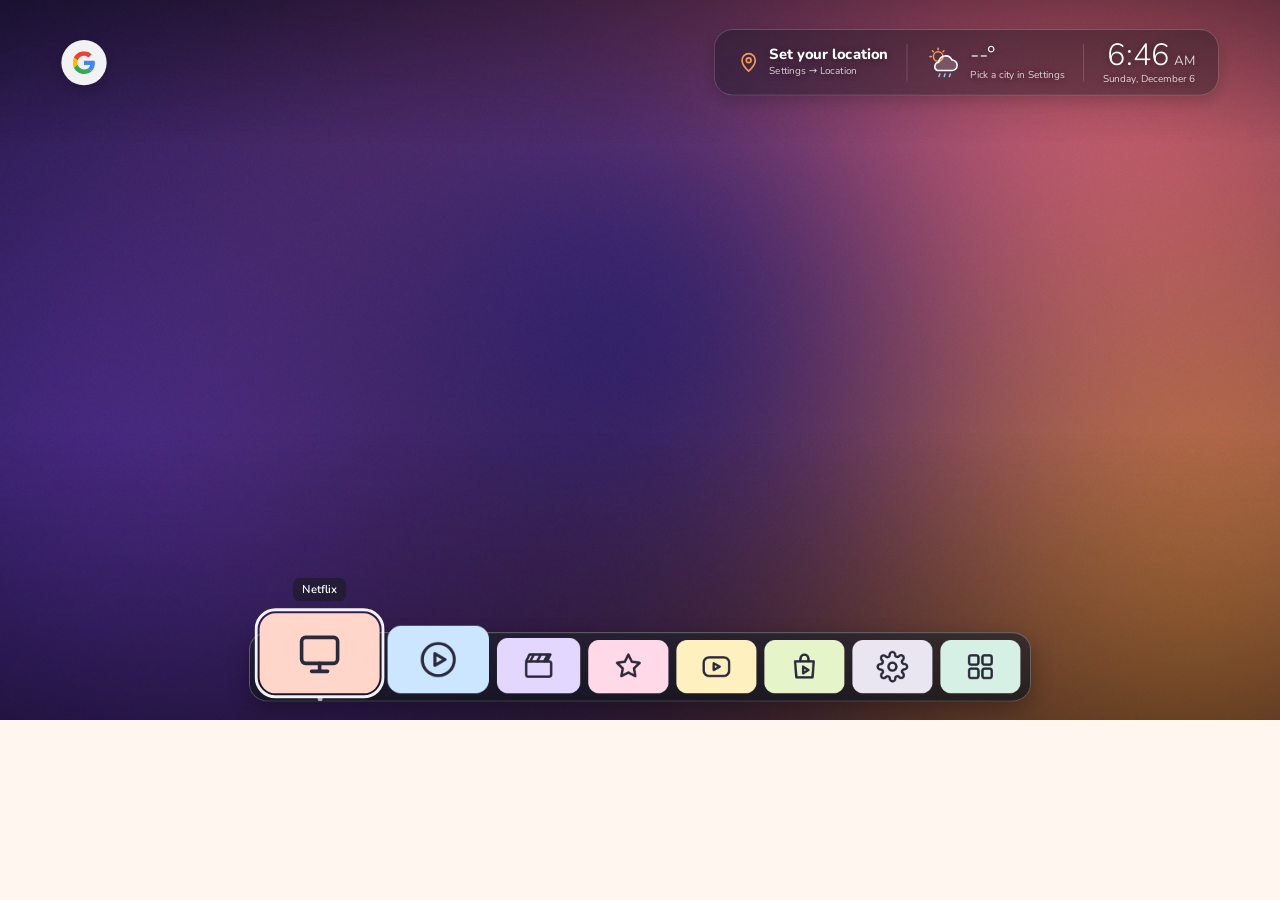
==== commit b9ccfc21: "Home: clean macOS-style home screen with fading wallpapers and a small dock The centre card (greetin" ====
--- a/home/app/assets/index.html
+++ b/home/app/assets/index.html
@@ -390,36 +390,56 @@
 .seg.on i{animation:none!important;transform:none}
 #orb:not(.open){visibility:hidden;transition:opacity .35s ease,visibility 0s linear .35s}
 #orb:not(.open) .swirl,#orb:not(.open) .orbcore,#orb:not(.open) .orbwrap::after{animation:none!important}
+/* ---------- clean, like macOS ---------- */
+/* The WALLPAPERS pictures fill the screen, one soft fade every WALL_SECONDS; no centre card. The top bar and the dock
+   are quiet glass over the picture. No live blur: TV boxes often paint in software (see lite mode above). */
+.orb,.hero{display:none!important}
+#wall{position:absolute;inset:0;overflow:hidden;background:#0d1622}
+#wall .wp{position:absolute;inset:0;background-size:cover;background-position:center;opacity:0;transition:opacity 2.5s ease;will-change:opacity}
+#wall .wp.on{opacity:1}
+#wall .scrim{position:absolute;inset:0;background:linear-gradient(180deg,rgba(0,0,0,.36) 0%,rgba(0,0,0,0) 20%,rgba(0,0,0,0) 60%,rgba(0,0,0,.4) 100%)}
+header,nav#tiles,#voiceToast{--ink:#FFFFFF;--muted:rgba(255,255,255,.8);--divider:rgba(255,255,255,.24);--cloud-fill:rgba(255,255,255,.18);
+  --chip-bg:rgba(16,20,28,.36);--chip-border:1px solid rgba(255,255,255,.24);--chip-shadow:0 8px 24px rgba(0,0,0,.18);
+  --panel-bg:rgba(16,20,28,.36);--panel-border:1px solid rgba(255,255,255,.24);--panel-shadow:0 8px 24px rgba(0,0,0,.18);
+  --focus-ring:0 0 0 4px rgba(255,255,255,.95)}
+header{color:#fff;text-shadow:0 1px 10px rgba(0,0,0,.35)}
+.gchip{width:68px;height:68px;border-radius:50%;background:rgba(255,255,255,.94);display:flex;align-items:center;justify-content:center;
+  box-shadow:0 8px 24px rgba(0,0,0,.22)}
+body.teal nav#tiles::before,body.pastel nav#tiles::before{background:linear-gradient(180deg,rgba(255,255,255,.28),rgba(255,255,255,.14));
+  border-color:rgba(255,255,255,.4);box-shadow:0 10px 30px rgba(0,0,0,.25)}
+body.pastel nav#tiles .tile.on,nav#tiles .tile.on{outline-color:rgba(255,255,255,.95)}
+#voiceToast{background:rgba(16,20,28,.72)!important;color:#fff}
+/* A smaller dock low on the screen, like a MacBook's. Tile size and gap also live in render(). */
+nav#tiles{bottom:28px!important;height:104px!important;padding:12px 16px!important;gap:12px!important}
+nav#tiles::before{border-radius:26px!important}
+/* dark glass, like the macOS dock in dark mode: it reads over busy, bright photos too */
+body.teal nav#tiles::before,body.pastel nav#tiles::before{background:linear-gradient(180deg,rgba(30,34,44,.66),rgba(18,22,30,.74));
+  border:1px solid rgba(255,255,255,.3);box-shadow:inset 0 1px 0 rgba(255,255,255,.18),0 10px 30px rgba(0,0,0,.3)}
+nav#tiles .tw{width:120px!important;height:80px!important}
+nav#tiles .tile{border-radius:16px!important}
+nav#tiles .tile.on{outline-width:3px;outline-offset:2px}
+nav#tiles .tlabel{bottom:calc(100% + 12px);padding:6px 14px;font-size:17px;border-radius:10px}
+nav#tiles .tw::after{bottom:-8px;width:5px;height:5px;margin-left:-2.5px}
+#voiceToast{bottom:200px}
 </style>
 </head>
 <body class="teal">
 <div id="stage">
-  <div class="orb a orb1" aria-hidden="true"></div>
-  <div class="orb b orb2" aria-hidden="true"></div>
-  <div class="orb a orb3" aria-hidden="true"></div>
+  <!-- Wallpapers (WALLPAPERS in the script) cross-fade slowly behind everything -->
+  <div id="wall" aria-hidden="true"><div class="scrim"></div></div>
 
   <header>
     <div class="who">
-      <div class="acct">
-        <span class="avatar" id="avatar">M</span>
-        <span style="display:flex;flex-direction:column;align-items:flex-start;gap:2px"><span class="n" id="homeNameChip">My Home</span><span class="s">Chill TV</span></span>
+      <div class="gchip" aria-label="Google">
+        <svg width="34" height="34" viewBox="0 0 48 48" aria-hidden="true">
+          <path fill="#EA4335" d="M24 9.5c3.54 0 6.71 1.22 9.21 3.6l6.85-6.85C35.9 2.38 30.47 0 24 0 14.62 0 6.51 5.38 2.56 13.22l7.98 6.19C12.43 13.72 17.74 9.5 24 9.5z"/>
+          <path fill="#4285F4" d="M46.98 24.55c0-1.57-.15-3.09-.38-4.55H24v9.02h12.94c-.58 2.96-2.26 5.48-4.78 7.18l7.73 6c4.51-4.18 7.09-10.36 7.09-17.65z"/>
+          <path fill="#FBBC05" d="M10.53 28.59c-.48-1.45-.76-2.99-.76-4.59s.27-3.14.76-4.59l-7.98-6.19C.92 16.46 0 20.12 0 24c0 3.88.92 7.54 2.56 10.78l7.97-6.19z"/>
+          <path fill="#34A853" d="M24 48c6.48 0 11.93-2.13 15.89-5.81l-7.73-6c-2.15 1.45-4.92 2.3-8.16 2.3-6.26 0-11.57-4.22-13.47-9.91l-7.98 6.19C6.51 42.62 14.62 48 24 48z"/>
+        </svg>
       </div>
     </div>
     <div class="side">
-      <div class="chip" id="micChip" aria-label="Voice: say open an app">
-        <svg width="30" height="30" viewBox="0 0 24 24" fill="none" stroke-width="2" stroke-linecap="round" stroke-linejoin="round" aria-hidden="true">
-          <rect x="9" y="3" width="6" height="11" rx="3"/><path d="M5.5 11a6.5 6.5 0 0 0 13 0M12 17.5V21M8.5 21h7"/>
-        </svg>
-      </div>
-      <div class="chip off" id="wifiChip" aria-label="Wi-Fi">
-        <svg width="30" height="30" viewBox="0 0 24 24" fill="none" stroke-width="2" stroke-linecap="round" stroke-linejoin="round" aria-hidden="true">
-          <path class="arc a3" d="M2 8.5a15 15 0 0 1 20 0"/>
-          <path class="arc a2" d="M5 12a10.5 10.5 0 0 1 14 0"/>
-          <path class="arc a1" d="M8.5 15.5a5.5 5.5 0 0 1 7 0"/>
-          <circle cx="12" cy="19" r="1.2" fill="currentColor"/>
-          <path class="slash" d="M3 3l18 18"/>
-        </svg>
-      </div>
       <div class="chip" id="usbChip" aria-label="USB" hidden>
         <svg width="30" height="30" viewBox="0 0 24 24" fill="none" stroke-width="1.9" stroke-linecap="round" stroke-linejoin="round" aria-hidden="true">
           <circle cx="12" cy="20" r="1.8"/><path d="M12 18.2V3.5M12 3.5l-2.2 2.6M12 3.5l2.2 2.6"/>
@@ -451,21 +471,6 @@
     </div>
   </header>
 
-  <section class="hero">
-    <div class="greet-wrap">
-      <div class="emblem">
-        <div class="glow" aria-hidden="true"></div>
-        <svg width="184" height="184" viewBox="0 0 220 220" fill="none" aria-hidden="true" style="position:relative" id="emblem"></svg>
-      </div>
-      <div class="greeting" id="greeting">Hello,</div>
-      <div class="wordmark" id="wordmark">My Home</div>
-    </div>
-    <div class="carousel" id="carousel">
-      <div id="slides"></div>
-      <div class="segs" id="segs"></div>
-      <div class="pill">TOP PICKS</div>
-    </div>
-  </section>
 
   <nav id="tiles"></nav>
 
@@ -615,6 +620,12 @@
 
   // ---------- names (Settings -> Names) ----------
   var HOME_NAME = 'My Home', ASSIST = 'Max';
+
+  // ---------- wallpapers ----------
+  // Pictures in app/assets, shown full screen and cross-faded every WALL_SECONDS. Put your own photos (1920x1080 JPEG)
+  // next to index.html and list them here; one picture just stays.
+  var WALLPAPERS = ['wall1.jpg', 'wall2.jpg'];
+  var WALL_SECONDS = 30;
   try { HOME_NAME = localStorage.getItem('homeName') || HOME_NAME; ASSIST = localStorage.getItem('assistantName') || ASSIST; } catch (e) {}
 
   // ---------- location (Settings -> Location, or "set location to ...") ----------
@@ -652,7 +663,6 @@
 
   function applyTheme() {
     document.body.className = theme;
-    document.getElementById('emblem').innerHTML = EMBLEM[theme];
     tiles.forEach(function (t) { if (!t.logo) t.el.style.background = theme === 'pastel' ? PASTEL_TILE[t.key] : ''; });
     Array.prototype.forEach.call(document.querySelectorAll('.opt'), function (o) {
       o.classList.toggle('sel', o.getAttribute('data-theme') === theme);
@@ -732,60 +742,38 @@
     else TV.launch(a.pkg);
   }
 
-  // ---------- top picks carousel ----------
-  var SLIDES = [
-    { key: 'nf', tint: 't1', kicker: 'Top on Netflix', title: 'Netflix', line: 'Movies & series · Press OK to open' },
-    { key: 'pv', tint: 't2', kicker: 'Top on Prime Video', title: 'Prime Video', line: 'Originals & blockbusters · Press OK to open' },
-    { key: 'hb', tint: 't4', kicker: 'New on HBO Max', title: 'HBO Max', line: 'HBO, DC & more · Press OK to open' },
-    { key: 'ds', tint: 't3', kicker: 'Top on Disney+', title: 'Disney+', line: 'Disney, Pixar, Marvel · Press OK to open' },
-    { key: 'yt', tint: 't1', kicker: 'Trending on YouTube', title: 'YouTube', line: 'Videos & music · Press OK to open' },
-    { key: 'gp', tint: 't2', kicker: 'Get more apps', title: 'Google Play', line: 'Apps & games for your TV · Press OK to open' }
-  ];
-  var slidesEl = document.getElementById('slides');
-  var segsEl = document.getElementById('segs');
-  SLIDES.forEach(function (s) {
-    var app = APPS.filter(function (a) { return a.key === s.key; })[0];
-    s.app = app;
+  // ---------- wallpaper: one 2.5 s opacity fade every WALL_SECONDS, then the screen is still ----------
+  var wallEl = document.getElementById('wall');
+  var walls = WALLPAPERS.map(function (src, i) {
     var d = document.createElement('div');
-    d.className = 'slide ' + s.tint;
-    var art = TV.banner(app.pkg);
-    d.innerHTML = '<div class="kb" aria-hidden="true"></div><div class="fade" aria-hidden="true"></div>' +
-      (art ? '<div class="art"><img alt="" src="' + art + '"></div>' : '') +
-      '<div class="cap"><div class="kicker">' + s.kicker + '</div><div class="ctitle">' + s.title + '</div><div class="cline">' + s.line + '</div></div>';
-    slidesEl.appendChild(d);
-    s.el = d;
+    d.className = 'wp' + (i === 0 ? ' on' : '');
+    d.style.backgroundImage = 'url(' + src + ')';
+    wallEl.insertBefore(d, wallEl.lastChild);
+    return d;
   });
-
-  var idx = 0, rot = null;
-  function showSlide(n) {
-    idx = (n + SLIDES.length) % SLIDES.length;
-    SLIDES.forEach(function (s, i) { s.el.className = 'slide ' + s.tint + (i === idx ? ' on' : ''); });
-    segsEl.innerHTML = SLIDES.map(function (s, i) {
-      return '<span class="seg ' + (i < idx ? 'done' : i === idx ? 'on' : '') + '"><i></i></span>';
-    }).join('');
-  }
-  function restartRotation() {
-    if (rot) clearInterval(rot);
-    rot = setInterval(function () { showSlide(idx + 1); }, 8000);
-  }
+  var wallIdx = 0;
+  if (walls.length > 1) setInterval(function () {
+    if (document.hidden) return;              // nothing to paint while an app is in front
+    walls[wallIdx].classList.remove('on');
+    wallIdx = (wallIdx + 1) % walls.length;
+    walls[wallIdx].classList.add('on');
+  }, WALL_SECONDS * 1000);
 
   // ---------- focus / remote ----------
   var zone = 'tiles', ti = 0, hi = 0;
-  var carousel = document.getElementById('carousel');
-  var micChip = document.getElementById('micChip');
-  var wifiChip = document.getElementById('wifiChip');
   var usbChip = document.getElementById('usbChip');
   var wxPanel = document.querySelector('.panel');
   function headerItems() {
-    var items = [{ el: micChip, go: function () { TV.listen(); } }, { el: wifiChip, go: function () { TV.openWifi(); } }];
+    // No mic or Wi-Fi buttons: both are in the TV's Settings, and the remote's mic still reaches the assistant.
+    var items = [];
     if (!usbChip.hidden) items.push({ el: usbChip, go: function () { TV.openStorage(); } });
     items.push({ el: wxPanel, go: function () { openWx(); } });
     return items;
   }
   // Dock magnification: size falls off with distance from the focused tile (Gaussian, like the macOS dock).
   // Off the dock (hero, header, panels) every tile rests at the base size.
-  var DOCK_W = 168, DOCK_H = 112, DOCK_GROW = 0.46, DOCK_SPREAD = 1.6;
-  var DOCK_GAP = 16;
+  var DOCK_W = 120, DOCK_H = 80, DOCK_GROW = 0.5, DOCK_SPREAD = 1.6;
+  var DOCK_GAP = 12, DOCK_PAD = 32;   // tile size, gap and side padding, as in the dock CSS
   function render() {
     // Lay the magnified tiles out on paper, then move each one there with a GPU transform (no relayout).
     var scales = tiles.map(function (t, i) {
@@ -807,17 +795,13 @@
       t.label.style.transform = on ? 'translateX(-50%) scale(' + (1 / s).toFixed(3) + ')' : '';
       w.classList.toggle('focus', on);
     });
-    nav.style.setProperty('--bar', ((grown + 44) / (base + 44)).toFixed(3));
-    carousel.classList.toggle('focus', zone === 'hero');
+    nav.style.setProperty('--bar', ((grown + DOCK_PAD) / (base + DOCK_PAD)).toFixed(3));
     var hs = headerItems();
     if (hi >= hs.length) hi = hs.length - 1;
-    [micChip, wifiChip, usbChip, wxPanel].forEach(function (el) { el.classList.toggle('on', zone === 'header' && hs[hi] && hs[hi].el === el); });
+    [usbChip, wxPanel].forEach(function (el) { el.classList.toggle('on', zone === 'header' && hs[hi] && hs[hi].el === el); });
   }
   function focusTile(i) {
     ti = Math.max(0, Math.min(tiles.length - 1, i));
-    var n = -1;
-    SLIDES.forEach(function (s, k) { if (s.key === tiles[ti].key) n = k; });
-    if (n >= 0 && n !== idx) { showSlide(n); restartRotation(); }
     render();
   }
 
@@ -1027,9 +1011,6 @@
     return new RegExp('^' + lead + '(hey |hi |ok |okay )?' + (name ? '(' + name + ')' : '(?!)') + (tail || '\\b'), 'i');
   }
   function applyNames() {
-    setText('wordmark', HOME_NAME);
-    setText('homeNameChip', HOME_NAME);
-    setText('avatar', HOME_NAME.trim().charAt(0).toUpperCase() || 'M');
     setText('scNamesVal', HOME_NAME + ' · ' + ASSIST);
     [].forEach.call(document.querySelectorAll('.aname'), function (el) { el.textContent = ASSIST; });
     document.title = HOME_NAME + ' · Chill TV';
@@ -1167,21 +1148,13 @@
       var hs = headerItems();
       if (left) { hi = Math.max(0, hi - 1); render(); }
       else if (right) { hi = Math.min(hs.length - 1, hi + 1); render(); }
-      else if (down) { zone = 'hero'; render(); }
+      else if (down) { zone = 'tiles'; render(); }
       else if (ok && hs[hi]) hs[hi].go();
       return;
     }
-    if (zone === 'hero') {
-      if (left) { showSlide(idx - 1); restartRotation(); }
-      else if (right) { showSlide(idx + 1); restartRotation(); }
-      else if (up) { zone = 'header'; hi = 0; render(); }
-      else if (down) { zone = 'tiles'; render(); }
-      else if (ok) activate(SLIDES[idx].app);
-      return;
-    }
     if (left) focusTile(ti - 1);
     else if (right) focusTile(ti + 1);
-    else if (up) { zone = 'hero'; render(); }
+    else if (up) { zone = 'header'; hi = headerItems().length - 1; render(); }
     else if (ok) launchFromDock(ti);
   }
 
@@ -1216,22 +1189,13 @@
     function p(t) { var f = parts.filter(function (x) { return x.type === t; })[0]; return f ? f.value : ''; }
     document.getElementById('time').textContent = p('hour') + ':' + p('minute');
     document.getElementById('ampm').textContent = p('dayPeriod');
-    var h = Number(new Intl.DateTimeFormat('en-US', { timeZone: TZ, hour: 'numeric', hourCycle: 'h23' }).format(now));
-    document.getElementById('greeting').textContent = (h < 12 ? 'Good morning' : h < 18 ? 'Good afternoon' : 'Good evening') + ',';
     document.getElementById('date').textContent = new Intl.DateTimeFormat('en-US', { timeZone: TZ, weekday: 'long', month: 'long', day: 'numeric' }).format(now);
   }
 
-  // ---------- Wi-Fi / USB status chips ----------
+  // ---------- USB status chip ----------
   function updateStatus() {
-    var w = {}, u = {};
-    try { w = JSON.parse(TV.wifi()); } catch (e) {}
+    var u = {};
     try { u = JSON.parse(TV.usb()); } catch (e) {}
-    wifiChip.classList.toggle('off', !w.connected);
-    var lvl = w.connected ? w.level : 3;
-    ['a1', 'a2', 'a3'].forEach(function (c, i) {
-      var arc = wifiChip.querySelector('.' + c);
-      arc.setAttribute('class', 'arc ' + c + (w.connected && lvl < i + 1 ? ' dim' : ''));
-    });
     var drives = u.storage || [];
     var hadUsb = !usbChip.hidden;
     usbChip.hidden = !(drives.length || u.devices);
@@ -1340,6 +1304,8 @@
     };
     x.onerror = x.ontimeout = function () {
       if (document.getElementById('temp').textContent === '--°') document.getElementById('wxLine').textContent = 'Weather unavailable';
+      // The box often wakes before its Wi-Fi does: try again in a minute rather than waiting for the 30-minute refresh.
+      setTimeout(updateWeather, 60000);
     };
     x.send();
   }
@@ -1611,8 +1577,6 @@
   applyLocation();
   loadAlarm();
   applyTheme();
-  showSlide(0);
-  restartRotation();
   focusTile(0);
   updateClock(); setInterval(updateClock, 10000);
   updateStatus(); setInterval(updateStatus, 3000);
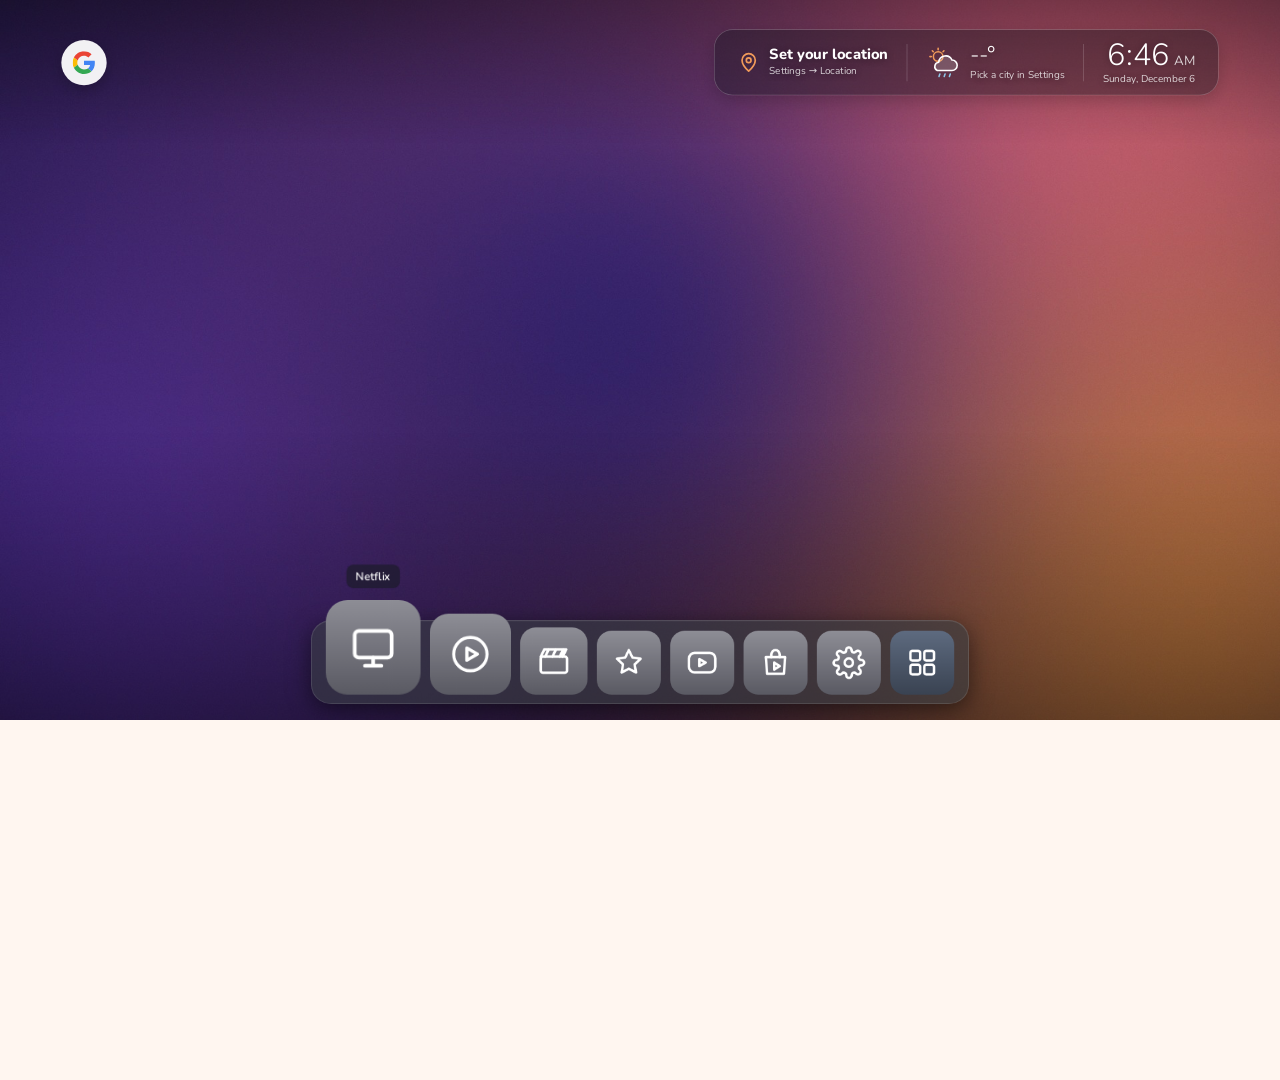
==== commit ee400785: "Home 1.2: macOS genie dock and Google profile picture on the G - Dock: square app icons with mac-gen" ====
--- a/home/app/assets/index.html
+++ b/home/app/assets/index.html
@@ -300,6 +300,7 @@
 #voiceToast{bottom:300px}
 
 /* ---------- settings: location + alarm ---------- */
+.pair{margin:6px 0 0;font-size:18px;color:var(--muted)}.pair b{color:var(--ink);font-weight:700;letter-spacing:.08em}
 .short.wide small{font-size:15px;color:var(--muted);max-width:90%;overflow:hidden;text-overflow:ellipsis;white-space:nowrap}
 .alarmline{color:var(--accent);font-weight:600}
 .modal{position:absolute;inset:0;display:none;background:rgba(10,20,22,.5);animation:fadeIn .25s ease both;align-items:center;justify-content:center}
@@ -421,6 +422,33 @@
 nav#tiles .tlabel{bottom:calc(100% + 12px);padding:6px 14px;font-size:17px;border-radius:10px}
 nav#tiles .tw::after{bottom:-8px;width:5px;height:5px;margin-left:-2.5px}
 #voiceToast{bottom:200px}
+
+/* ---------- the mac-genie dock (after ui-layouts.com/components/mac-genie) ---------- */
+/* Square app icons on a quiet glass bar (white .10 over a dark base, since this box cannot blur), magnified like the
+   macOS dock (sizes in render()). Opening an app pours a window out of its icon (#genie, canvas) and Home sucks it
+   back in. The dot marks the app that is running, as on the Mac. */
+nav#tiles{bottom:24px!important;height:126px!important;padding:16px 22px 14px!important;gap:14px!important}
+body.teal nav#tiles::before,body.pastel nav#tiles::before,nav#tiles::before{border-radius:28px!important;
+  background:linear-gradient(rgba(255,255,255,.10),rgba(255,255,255,.10)),rgba(18,22,30,.55)!important;
+  border:1px solid rgba(255,255,255,.14)!important;box-shadow:0 8px 32px rgba(0,0,0,.5),inset 0 1px 0 rgba(255,255,255,.10)!important}
+nav#tiles .tw{width:96px!important;height:96px!important}
+nav#tiles .tile{border-radius:22px!important;overflow:hidden}
+nav#tiles .tile.icon{background:transparent!important}
+nav#tiles .tile.icon img.logo{object-fit:cover}
+nav#tiles .tile.sys{background:linear-gradient(180deg,#8e8e96,#5a5a63)!important}
+nav#tiles .tile.sys.all{background:linear-gradient(180deg,#5e6b80,#3a4352)!important}
+nav#tiles .tile.sys svg{stroke:#fff!important;width:52%!important}
+nav#tiles .tile.on,body.pastel nav#tiles .tile.on{outline:none!important}
+nav#tiles .tw::after{bottom:-10px!important;width:6px!important;height:6px!important;margin-left:-3px!important;background:#fff!important}
+nav#tiles .tw.focus::after{opacity:0}
+nav#tiles .tw.running::after{opacity:.85!important}
+nav#tiles{z-index:45}
+#genie{position:absolute;left:0;top:0;width:1920px;height:1080px;pointer-events:none;z-index:40}
+#genie.over{z-index:46}
+.gchip{transition:transform .2s,box-shadow .2s}
+.gchip.signed{padding:3px;box-sizing:border-box}
+.gchip img.gavatar{width:100%;height:100%;border-radius:50%;object-fit:cover;display:block}
+.gchip.on{transform:scale(1.1);box-shadow:0 8px 24px rgba(0,0,0,.22),var(--focus-ring)}
 </style>
 </head>
 <body class="teal">
@@ -536,6 +564,9 @@
           <span>Names</span><small id="scNamesVal">My Home</small>
         </div>
       </div>
+      <!-- Pairing for the phone/laptop remote: each TV makes its own code (PairingCode.java). -->
+      <div class="sec" style="margin-top:12px">Remote</div>
+      <p class="pair" id="pairLine">Pairing code <b id="pairCode">—</b> · TV address <b id="pairAddr">—</b></p>
     </div>
   </div>
 
@@ -607,7 +638,7 @@
   var TV = window.TV || {
     has: function () { return true; }, launch: function (p) { console.log('launch', p); return true; },
     openSettings: function () { console.log('settings'); }, apps: function () { return '[]'; },
-    banner: function () { return ''; }, icon: function () { return ''; },
+    banner: function () { return ''; }, icon: function () { return ''; }, google: function () { return '{}'; }, googleSignIn: function () {},
     wifi: function () { return '{"connected":true,"level":3}'; },
     usb: function () { return '{"devices":0,"storage":[]}'; },
     openWifi: function () { console.log('wifi'); }, openStorage: function () { console.log('storage'); },
@@ -697,14 +728,17 @@
   var nav = document.getElementById('tiles');
   var tiles = APPS.map(function (a) {
     var w = document.createElement('div'); w.className = 'tw';
-    var logo = a.pkg ? TV.banner(a.pkg) : '';
+    // Square app icons like the Mac dock; the TV banner only when an app has no icon.
+    var icon = a.pkg ? TV.icon(a.pkg) : '';
+    var logo = icon || (a.pkg ? TV.banner(a.pkg) : '');
     var face = logo ? '<img class="logo" alt="" src="' + logo + '">' :
       '<svg width="56" height="56" viewBox="0 0 24 24" fill="none" stroke-width="1.6" stroke-linecap="round" stroke-linejoin="round" aria-hidden="true">' + ICON[a.key] + '</svg>';
-    w.innerHTML = '<div class="tile' + (logo ? ' has-logo' : '') + '">' + face + '</div>' +
+    var cls = 'tile' + (logo ? ' has-logo' : ' sys') + (icon ? ' icon' : '') + (a.key === 'all' ? ' all' : '');
+    w.innerHTML = '<div class="' + cls + '">' + face + '</div>' +
       '<span class="tlabel">' + a.label + '</span>';
     nav.appendChild(w);
-    var t = { key: a.key, app: a, el: w.firstChild, label: w.lastChild, logo: !!logo };
-    if (logo) matchEdge(w.firstChild, w.firstChild.firstChild);
+    var t = { key: a.key, app: a, el: w.firstChild, label: w.lastChild, logo: !!logo, banner: a.pkg ? TV.banner(a.pkg) : '', iconUrl: logo };
+    if (logo && !icon) matchEdge(w.firstChild, w.firstChild.firstChild);
     return t;
   });
 
@@ -722,17 +756,142 @@
     if (img.complete) paint(); else img.onload = paint;
   }
 
-  // The macOS launch bounce, then open the app once the hop is visible.
+  // ---------- the genie (ported from ui-layouts mac-genie: renderGenie, DUR 500, same easing) ----------
+  // An app opens by pouring a window out of its dock icon; Home sucks it back in. The window is a picture we draw
+  // (title bar + the app's TV banner): Android cannot show us the app itself. The last frame stays up while the app
+  // runs (the page is hidden then), so coming home starts the minimise from exactly where the opening ended.
+  var GWIN_W = 960, GWIN_H = 580, GDUR = 500, GSTEP = 2;   // GSTEP: rows per slice (the box paints in software)
+  var genie = document.createElement('canvas');
+  genie.id = 'genie'; genie.width = 1920; genie.height = 1080;
+  document.body.appendChild(genie);
+  var gctx = genie.getContext('2d');
+  var gState = 'idle', gApp = -1, gWin = null, gRaf = 0;
+  var gTimes = [], gPrev = 0, gLastTs = 0;
+  function gClamp(v, lo, hi) { return Math.max(lo, Math.min(hi, v)); }
+  function gLerp(a, b, t) { return a + (b - a) * t; }
+  function gEioC(t) { return t < 0.5 ? 4 * t * t * t : 1 - Math.pow(-2 * t + 2, 3) / 2; }
+  function gIn2(t) { return t * t; }
+  function gOut2(t) { return 1 - (1 - t) * (1 - t); }
+  function gRound(c, x, y, w, h, r) {
+    c.beginPath(); c.moveTo(x + r, y); c.arcTo(x + w, y, x + w, y + h, r); c.arcTo(x + w, y + h, x, y + h, r);
+    c.arcTo(x, y + h, x, y, r); c.arcTo(x, y, x + w, y, r); c.closePath();
+  }
+  // The window picture: macOS title bar (traffic lights + name) over the app's banner, or its icon on the edge colour.
+  function genieWindow(t, done) {
+    var off = document.createElement('canvas'); off.width = GWIN_W; off.height = GWIN_H;
+    var c = off.getContext('2d'), TB = 40;
+    c.save(); gRound(c, 0, 0, GWIN_W, GWIN_H, 14); c.clip();
+    c.fillStyle = '#1c1f26'; c.fillRect(0, 0, GWIN_W, GWIN_H);
+    var tb = c.createLinearGradient(0, 0, 0, TB); tb.addColorStop(0, '#30343d'); tb.addColorStop(1, '#262930');
+    c.fillStyle = tb; c.fillRect(0, 0, GWIN_W, TB);
+    ['#ff5f57', '#febc2e', '#28c840'].forEach(function (col, k) { c.fillStyle = col; c.beginPath(); c.arc(24 + k * 22, TB / 2, 7, 0, Math.PI * 2); c.fill(); });
+    c.fillStyle = 'rgba(255,255,255,.82)'; c.font = '600 18px sans-serif'; c.textAlign = 'center'; c.textBaseline = 'middle';
+    c.fillText(t.app.label, GWIN_W / 2, TB / 2);
+    function finish(img, isBanner) {
+      if (img && isBanner) c.drawImage(img, 0, TB, GWIN_W, GWIN_H - TB);
+      else {
+        var bg = c.createLinearGradient(0, TB, 0, GWIN_H); bg.addColorStop(0, '#2a3140'); bg.addColorStop(1, '#151a22');
+        c.fillStyle = bg; c.fillRect(0, TB, GWIN_W, GWIN_H - TB);
+        if (img) c.drawImage(img, GWIN_W / 2 - 110, TB + (GWIN_H - TB) / 2 - 110, 220, 220);
+      }
+      c.restore();
+      c.strokeStyle = 'rgba(255,255,255,.14)'; c.lineWidth = 1; gRound(c, .5, .5, GWIN_W - 1, GWIN_H - 1, 14); c.stroke();
+      done(off);
+    }
+    var src = t.banner || t.iconUrl;
+    if (!src) return finish(null, false);
+    var img = new Image();
+    img.onload = function () { finish(img, !!t.banner); };
+    img.onerror = function () { finish(null, false); };
+    img.src = src;
+  }
+  function genieDock(i) {
+    var b = tiles[i].el.getBoundingClientRect();
+    return { x: b.left + b.width / 2, y: b.top + b.height / 2 };
+  }
+  // renderGenie from mac-genie: each row of the window travels on its own schedule, so the bottom rows reach the
+  // dock first and the window narrows into a funnel; a soft white glow blooms on the icon at the end.
+  function renderGenie(off, rawT, dir, dock, win) {
+    gctx.clearRect(0, 0, 1920, 1080);
+    for (var y = 0; y < GWIN_H; y += GSTEP) {
+      var r = y / GWIN_H;
+      var rowXStart = dir === 'minimize' ? (1 - r) * 0.65 : r * 0.65;
+      var xE = gEioC(gClamp((rawT - rowXStart) / (1 - rowXStart), 0, 1));
+      var rowYStart = dir === 'minimize' ? (1 - r) * 0.2 : r * 0.2;
+      var yE = gIn2(gClamp((rawT - rowYStart) / (1 - rowYStart), 0, 1));
+      var left, right, destY;
+      if (dir === 'minimize') {
+        left = gLerp(win.x, dock.x, xE); right = gLerp(win.x + GWIN_W, dock.x, xE); destY = gLerp(win.y + y, dock.y, yE);
+      } else {
+        left = gLerp(dock.x, win.x, xE); right = gLerp(dock.x, win.x + GWIN_W, xE); destY = gLerp(dock.y, win.y + y, yE);
+      }
+      var rowW = right - left;
+      if (rowW < 0.8) continue;
+      gctx.drawImage(off, 0, y, GWIN_W, GSTEP, left, destY, rowW, GSTEP);
+    }
+    var glowRaw = dir === 'minimize' ? rawT : 1 - rawT;
+    if (glowRaw > 0.75) {
+      var g = gctx.createRadialGradient(dock.x, dock.y, 0, dock.x, dock.y, 90);
+      g.addColorStop(0, 'rgba(255,255,255,' + (gOut2((glowRaw - 0.75) / 0.25) * 0.3).toFixed(3) + ')');
+      g.addColorStop(1, 'rgba(255,255,255,0)');
+      gctx.fillStyle = g; gctx.fillRect(dock.x - 90, dock.y - 90, 180, 180);
+    }
+  }
+  function genieRun(dir, i, off, onDone) {
+    cancelAnimationFrame(gRaf);
+    var dock = genieDock(i), start = 0, frames = 0, t0 = performance.now();
+    gWin = { x: (1920 - GWIN_W) / 2, y: (1080 - GWIN_H) / 2 - 60 };
+    genie.classList.toggle('over', dir === 'minimize');
+    // Progress grows by the real frame time but never more than one normal frame (34 ms) per drawn frame: when the
+    // box stalls (an app shutting down behind us, frames 267-350 ms apart) the funnel slows instead of jumping.
+    var prog = 0;
+    function frame(ts) {
+      if (!start) start = ts;
+      prog += Math.min(ts - (gLastTs || ts), 34); gLastTs = ts;
+      var rawT = gClamp(prog / GDUR, 0, 1);
+      renderGenie(off, rawT, dir, dock, gWin); frames++;
+      if (dir === 'minimize') gTimes.push(Math.round(ts - (gPrev || ts))); gPrev = ts;
+      if (rawT < 1) gRaf = requestAnimationFrame(frame);
+      else { console.log('genie ' + dir + ' ' + frames + ' frames in ' + Math.round(performance.now() - t0) + ' ms ' + gTimes.join(',')); gTimes = []; gPrev = 0; gLastTs = 0; onDone(); }
+    }
+    gRaf = requestAnimationFrame(frame);
+  }
+  function genieClear() { cancelAnimationFrame(gRaf); gctx.clearRect(0, 0, 1920, 1080); genie.classList.remove('over'); }
+  function setRunning(i) { tiles.forEach(function (t, k) { t.el.parentNode.classList.toggle('running', k === i); }); }
+  // Coming home (Back/Home from the app): the window goes back into its icon.
+  function genieHome() {
+    if (gState !== 'open' || gApp < 0) return;
+    var i = gApp; gState = 'closing';
+    render();   // the dock lays out first, so the window lands on the icon where it is now
+    // Right after an app closes the box is busy (system transition, the app tearing down): frames are computed but
+    // hardly shown, so the funnel looked like a jump (recorded 2026-10-28). The full window is already on the canvas,
+    // so wait until six frames in a row arrive on time (max 2 s), then run it.
+    var last = 0, good = 0, t0 = performance.now();
+    function settle(ts) {
+      good = last && ts - last < 25 ? good + 1 : 0; last = ts;
+      if (good >= 6 || ts - t0 > 2000) {
+        console.log('genie settle ' + Math.round(ts - t0) + ' ms');
+        genieRun('minimize', i, gWinPic, function () { genieClear(); gState = 'idle'; });
+      } else gRaf = requestAnimationFrame(settle);
+    }
+    gRaf = requestAnimationFrame(settle);
+  }
+  var gWinPic = null;
+
+  // Opening from the dock: apps get the genie; Settings and All apps are panels on this screen and just open.
   var launching = false;
   function launchFromDock(i) {
-    if (launching) return;
-    var w = tiles[i].el.parentNode, app = tiles[i].app;
-    w.classList.remove('bounce');
-    void w.offsetWidth;
-    w.classList.add('bounce');
+    if (launching || gState !== 'idle') return;
+    var t = tiles[i], app = t.app;
+    if (!app.pkg) { activate(app); return; }
     launching = true;
-    setTimeout(function () { launching = false; activate(app); }, app.pkg ? 450 : 250);
-    setTimeout(function () { w.classList.remove('bounce'); }, 900);
+    genieWindow(t, function (off) {
+      gWinPic = off; gState = 'opening';
+      genieRun('open', i, off, function () {
+        launching = false; gState = 'open'; gApp = i; setRunning(i);
+        if (TV.launch(app.pkg) === false) genieHome();   // nothing opened: put the window straight back
+      });
+    });
   }
 
   function activate(a) {
@@ -762,23 +921,44 @@
   // ---------- focus / remote ----------
   var zone = 'tiles', ti = 0, hi = 0;
   var usbChip = document.getElementById('usbChip');
+  var gChip = document.querySelector('.gchip');
+  var gLogo = gChip.innerHTML;
+  // The G becomes the person's Google picture once they are signed in (GoogleProfile.java keeps it on the box).
+  function paintG() {
+    var g = {};
+    try { g = JSON.parse(TV.google() || '{}'); } catch (e) {}
+    if (g.signedIn && g.avatar) {
+      gChip.innerHTML = '<img class="gavatar" alt="" src="' + g.avatar + '">';
+      gChip.classList.add('signed');
+      gChip.setAttribute('aria-label', g.first ? g.first + "'s Google account" : 'Google account');
+    } else {
+      gChip.innerHTML = gLogo; gChip.classList.remove('signed'); gChip.setAttribute('aria-label', 'Sign in to Google');
+    }
+  }
+  window.onGoogle = function (err) { if (err) console.log('google sign-in: ' + err); paintG(); };
+  paintG();
   var wxPanel = document.querySelector('.panel');
   function headerItems() {
     // No mic or Wi-Fi buttons: both are in the TV's Settings, and the remote's mic still reaches the assistant.
     var items = [];
+    // The G signs in to Google; once signed in it shows that person's picture and opens the TV's account settings.
+    // (Voice and the remote's mic still search Google.)
+    items.push({ el: gChip, go: function () { TV.googleSignIn(); } });
     if (!usbChip.hidden) items.push({ el: usbChip, go: function () { TV.openStorage(); } });
     items.push({ el: wxPanel, go: function () { openWx(); } });
     return items;
   }
-  // Dock magnification: size falls off with distance from the focused tile (Gaussian, like the macOS dock).
-  // Off the dock (hero, header, panels) every tile rests at the base size.
-  var DOCK_W = 120, DOCK_H = 80, DOCK_GROW = 0.5, DOCK_SPREAD = 1.6;
-  var DOCK_GAP = 12, DOCK_PAD = 32;   // tile size, gap and side padding, as in the dock CSS
+  // Dock magnification: size falls off with distance from the focused icon, like the macOS dock.
+  // Off the dock (hero, header, panels) every icon rests at the base size.
+  // mac-genie dock: icon 50 -> 74 px within 130 px of the pointer, falling off in a straight line. On the TV the
+  // "pointer" is the focused icon, so the range is 130 / (50 + 8 gap) = 2.24 icons and the peak 74/50 = 1.48x.
+  var DOCK_W = 96, DOCK_H = 96, DOCK_GROW = 0.48, DOCK_RANGE = 2.24;
+  var DOCK_GAP = 14, DOCK_PAD = 44;   // icon size, gap and side padding, as in the dock CSS
   function render() {
-    // Lay the magnified tiles out on paper, then move each one there with a GPU transform (no relayout).
+    // Lay the magnified icons out on paper, then move each one there with a GPU transform (no relayout).
     var scales = tiles.map(function (t, i) {
-      var d = i - ti;
-      return zone === 'tiles' ? 1 + DOCK_GROW * Math.exp(-(d * d) / DOCK_SPREAD) : 1;
+      var d = Math.abs(i - ti);
+      return zone === 'tiles' ? 1 + DOCK_GROW * Math.max(0, 1 - d / DOCK_RANGE) : 1;
     });
     var x = 0, centers = [];
     scales.forEach(function (s) { centers.push(x + DOCK_W * s / 2); x += DOCK_W * s + DOCK_GAP; });
@@ -798,7 +978,7 @@
     nav.style.setProperty('--bar', ((grown + DOCK_PAD) / (base + DOCK_PAD)).toFixed(3));
     var hs = headerItems();
     if (hi >= hs.length) hi = hs.length - 1;
-    [usbChip, wxPanel].forEach(function (el) { el.classList.toggle('on', zone === 'header' && hs[hi] && hs[hi].el === el); });
+    [gChip, usbChip, wxPanel].forEach(function (el) { el.classList.toggle('on', zone === 'header' && hs[hi] && hs[hi].el === el); });
   }
   function focusTile(i) {
     ti = Math.max(0, Math.min(tiles.length - 1, i));
@@ -823,7 +1003,17 @@
   function openPrefs() {
     zone = 'prefs'; pi = theme === 'teal' ? 0 : 1;
     prefs.classList.add('open');
+    showPairing();
     renderPrefs(); render();
+  }
+  // Settings -> Remote: the code and address the phone or laptop remote asks for.
+  function showPairing() {
+    if (!(window.TV && TV.remotePairing)) return;
+    try {
+      var p = JSON.parse(TV.remotePairing());
+      setText('pairCode', p.code.length === 8 ? p.code.slice(0, 4) + '-' + p.code.slice(4) : p.code);
+      setText('pairAddr', p.address ? p.address : 'not on a network yet');
+    } catch (e) { /* keep the dashes */ }
   }
   function closePrefs() {
     prefs.classList.remove('open');
@@ -1178,6 +1368,7 @@
     orbHide();
     zone = 'tiles'; render();
     updateClock(); updateStatus(); loadAlarm();
+    genieHome();
   };
   window.onMenu = toggleTheme;
 
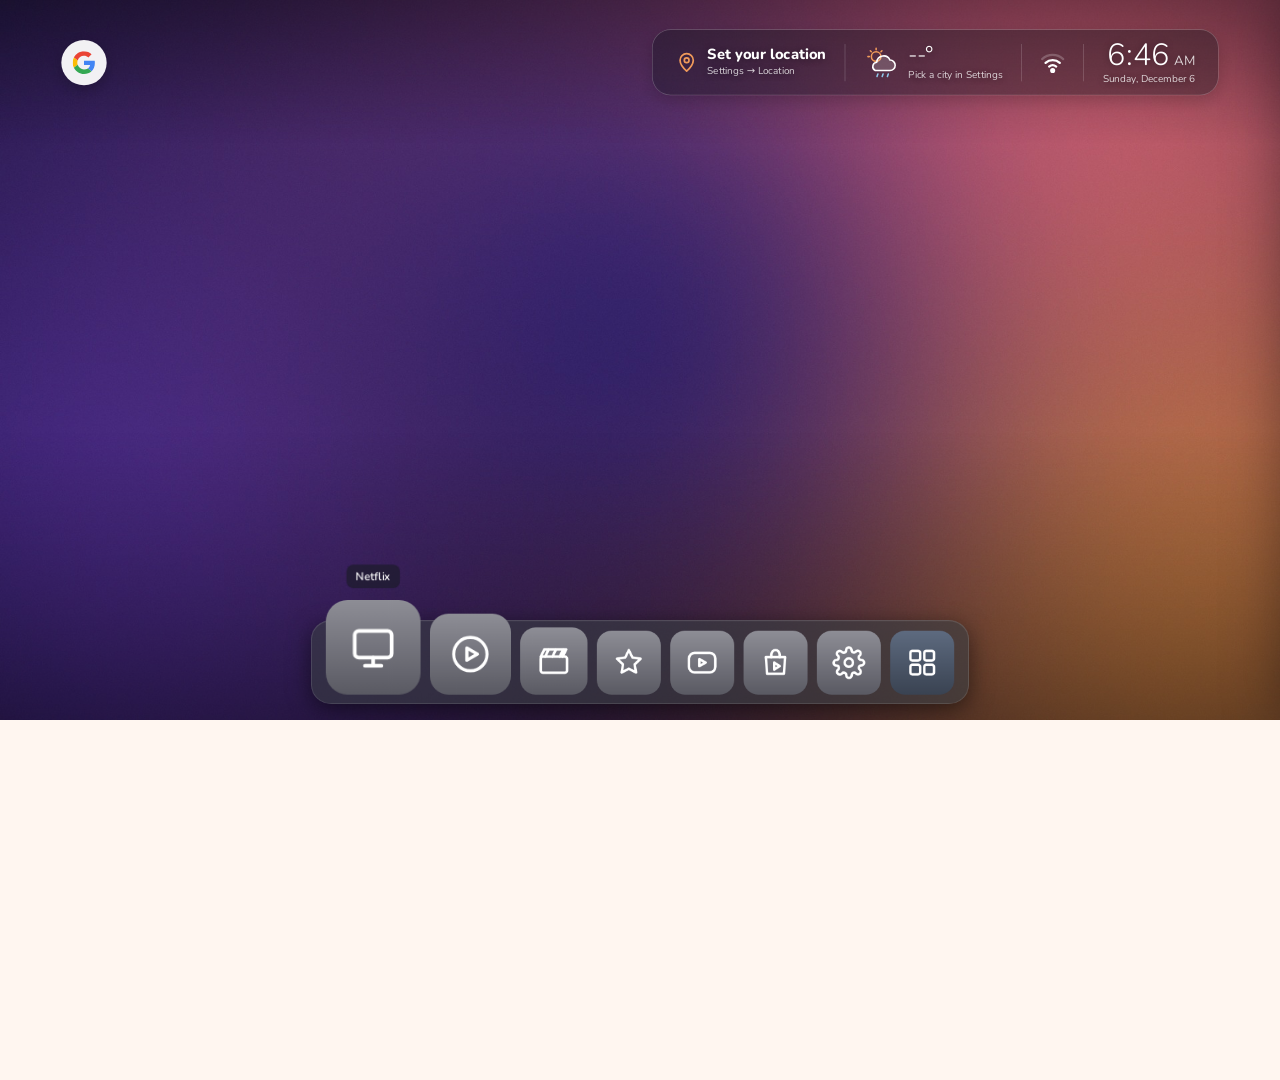
==== commit 940d1e9c: "Home 1.3: Wi-Fi icon and Wi-Fi drawer - Wi-Fi icon in the top panel between weather and clock (signa" ====
--- a/home/app/assets/index.html
+++ b/home/app/assets/index.html
@@ -64,6 +64,43 @@
 @keyframes fill{from{width:0}to{width:100%}}
 @keyframes rise{from{opacity:0;transform:translateY(18px)}to{opacity:1;transform:translateY(0)}}
 @keyframes fadeIn{from{opacity:0}to{opacity:1}}
+/* ---------- Wi-Fi icon in the top panel + Wi-Fi drawer ---------- */
+body.teal{--drawer-bg:rgba(16,32,34,.86);--row-on:rgba(255,255,255,.14)}
+body.pastel{--drawer-bg:rgba(255,250,247,.92);--row-on:rgba(106,85,176,.1)}
+.wbtn{display:flex;align-items:center;justify-content:center;width:64px;height:64px;margin:0 14px;border-radius:50%;transition:transform .2s,box-shadow .2s,background .2s}
+.wbtn svg{stroke:var(--ink);color:var(--ink)}
+.wbtn.on{transform:scale(1.1);background:var(--chip-bg);box-shadow:var(--focus-ring)}
+.wglyph .a{transition:opacity .3s}
+.wglyph .a.dim{opacity:.22}
+.wglyph .slash{display:none;stroke:var(--accent)}
+.wglyph.off .a{opacity:.22}
+.wglyph.off .slash{display:inline}
+#wifiScrim{position:absolute;inset:0;background:rgba(5,10,12,.4);opacity:0;pointer-events:none;transition:opacity .35s;z-index:60}
+#wifiScrim.open{opacity:1}
+#wifiDrawer{position:absolute;top:0;right:0;bottom:0;width:640px;z-index:61;display:flex;flex-direction:column;
+  padding:56px 44px 40px;box-sizing:border-box;background:var(--drawer-bg);color:var(--ink);
+  backdrop-filter:blur(28px);-webkit-backdrop-filter:blur(28px);box-shadow:-30px 0 80px rgba(0,0,0,.35);
+  transform:translateX(105%);transition:transform .38s cubic-bezier(.2,.8,.2,1)}
+#wifiDrawer.open{transform:none}
+#wifiDrawer h2{margin:0;font-family:var(--serif);font-size:54px;font-weight:600;line-height:1}
+#wifiNow{margin:12px 0 4px;font-size:20px;color:var(--muted)}
+#wifiNow b{color:var(--ink)}
+#wifiMsg{min-height:28px;margin:6px 0 14px;font-size:19px;color:var(--accent)}
+#wifiList{flex:1;overflow:hidden;display:flex;flex-direction:column;gap:6px}
+.wrow{display:flex;align-items:center;gap:18px;padding:16px 20px;border-radius:18px;font-size:23px;transition:background .2s,box-shadow .2s}
+.wrow .nm{flex:1;min-width:0;white-space:nowrap;overflow:hidden;text-overflow:ellipsis}
+.wrow small{font-size:16px;color:var(--muted)}
+.wrow small.cur{color:var(--accent);font-weight:var(--w-strong)}
+.wrow svg{flex-shrink:0;stroke:var(--ink);color:var(--ink)}
+.wrow.on{background:var(--row-on);box-shadow:var(--focus-ring)}
+.wrow.act{justify-content:center;font-weight:var(--w-label)}
+.wrow.wlink{margin-top:4px;background:var(--chip-bg);border:var(--chip-border);color:var(--muted);font-size:20px}
+.wpass{margin:0 0 4px 52px;border-radius:16px;background:var(--chip-bg);border:var(--chip-border);transition:box-shadow .2s}
+.wpass.on{box-shadow:var(--focus-ring)}
+.wpass input{width:100%;box-sizing:border-box;padding:16px 20px;border:0;background:transparent;font:inherit;font-size:24px;color:var(--ink);outline:none;letter-spacing:.04em}
+.wsub{margin-left:52px}
+.wspin{display:inline-block;width:16px;height:16px;margin-right:10px;border:2px solid var(--accent);border-right-color:transparent;border-radius:50%;animation:wspin .8s linear infinite;vertical-align:-2px}
+@keyframes wspin{to{transform:rotate(360deg)}}
 
 /* ---------- stage ---------- */
 #stage{position:absolute;left:0;top:0;width:1920px;height:1080px;overflow:hidden;transform-origin:0 0;
@@ -490,6 +527,14 @@
         <div class="col"><div class="temp" id="temp">--°</div><div class="sub" id="wxLine">Loading weather…</div></div>
       </div>
       <div class="vdiv"></div>
+      <div class="wbtn" id="wifiBtn" aria-label="Wi-Fi">
+        <svg class="wglyph" id="wifiGlyph" width="40" height="40" viewBox="0 0 24 24" fill="none" stroke-width="2" stroke-linecap="round" aria-hidden="true">
+          <path class="a a3" d="M2.5 8.8a14 14 0 0 1 19 0"/><path class="a a2" d="M5.6 12.2a9.5 9.5 0 0 1 12.8 0"/>
+          <path class="a a1" d="M8.8 15.5a5 5 0 0 1 6.4 0"/><circle class="a a0" cx="12" cy="19" r="1.3" fill="currentColor"/>
+          <path class="slash" d="M4 3.5l16 17"/>
+        </svg>
+      </div>
+      <div class="vdiv"></div>
       <div class="cell col right" style="flex-direction:column;align-items:flex-end;gap:3px">
         <div class="clock"><b id="time" style="font-weight:300">--:--</b><span id="ampm"></span></div>
         <div class="sub" id="date"></div>
@@ -583,6 +628,16 @@
     </div>
   </div>
 
+  <!-- Wi-Fi drawer: slides in from the right under the Wi-Fi icon. Up/Down picks, OK joins; the password
+       field opens the TV keyboard. -->
+  <div id="wifiScrim"></div>
+  <aside id="wifiDrawer" aria-label="Wi-Fi">
+    <h2>Wi-Fi</h2>
+    <p id="wifiNow"></p>
+    <p id="wifiMsg"></p>
+    <div id="wifiList"></div>
+  </aside>
+
   <!-- Location picker: cities, or type one (Android keyboard), or say "set location to Tokyo". -->
   <div id="locPanel" class="modal">
     <div class="mcard">
@@ -639,7 +694,12 @@
     has: function () { return true; }, launch: function (p) { console.log('launch', p); return true; },
     openSettings: function () { console.log('settings'); }, apps: function () { return '[]'; },
     banner: function () { return ''; }, icon: function () { return ''; }, google: function () { return '{}'; }, googleSignIn: function () {},
-    wifi: function () { return '{"connected":true,"level":3}'; },
+    wifi: function () { return '{"enabled":true,"connected":true,"ssid":"Home","level":2}'; },
+    wifiNetworks: function () { return '{"enabled":true,"connected":true,"ssid":"Home","level":2,"list":[' +
+      '{"ssid":"Home","level":2,"sec":"psk","saved":true,"current":true},{"ssid":"Home 5G","level":3,"sec":"psk","saved":true,"current":false},' +
+      '{"ssid":"Neighbour","level":1,"sec":"sae","saved":false,"current":false},{"ssid":"Cafe Guest","level":0,"sec":"open","saved":false,"current":false}]}'; },
+    wifiScan: function () {}, wifiPermission: function () {}, openLocation: function () {}, wifiEnable: function () { return true; },
+    wifiConnect: function () { return '{"ok":false,"why":"add"}'; }, wifiForget: function () {},
     usb: function () { return '{"devices":0,"storage":[]}'; },
     openWifi: function () { console.log('wifi'); }, openStorage: function () { console.log('storage'); },
     listen: function () { console.log('listen'); }, say: function (t) { console.log('say', t); }, stopListening: function () {}, finishListening: function () {},
@@ -938,14 +998,16 @@
   window.onGoogle = function (err) { if (err) console.log('google sign-in: ' + err); paintG(); };
   paintG();
   var wxPanel = document.querySelector('.panel');
+  var wifiBtn = document.getElementById('wifiBtn');
   function headerItems() {
-    // No mic or Wi-Fi buttons: both are in the TV's Settings, and the remote's mic still reaches the assistant.
+    // No mic button: the remote's mic still reaches the assistant. Wi-Fi is the icon in the panel (the Wi-Fi drawer).
     var items = [];
     // The G signs in to Google; once signed in it shows that person's picture and opens the TV's account settings.
     // (Voice and the remote's mic still search Google.)
     items.push({ el: gChip, go: function () { TV.googleSignIn(); } });
     if (!usbChip.hidden) items.push({ el: usbChip, go: function () { TV.openStorage(); } });
     items.push({ el: wxPanel, go: function () { openWx(); } });
+    items.push({ el: wifiBtn, go: function () { openWifiDrawer(); } });
     return items;
   }
   // Dock magnification: size falls off with distance from the focused icon, like the macOS dock.
@@ -978,7 +1040,7 @@
     nav.style.setProperty('--bar', ((grown + DOCK_PAD) / (base + DOCK_PAD)).toFixed(3));
     var hs = headerItems();
     if (hi >= hs.length) hi = hs.length - 1;
-    [gChip, usbChip, wxPanel].forEach(function (el) { el.classList.toggle('on', zone === 'header' && hs[hi] && hs[hi].el === el); });
+    [gChip, usbChip, wxPanel, wifiBtn].forEach(function (el) { el.classList.toggle('on', zone === 'header' && hs[hi] && hs[hi].el === el); });
   }
   function focusTile(i) {
     ti = Math.max(0, Math.min(tiles.length - 1, i));
@@ -1284,6 +1346,219 @@
     toast('Alarm set for <b>' + esc(whenLabel(alarm.next)) + '</b>');
   }
 
+  // ---------- Wi-Fi drawer ----------
+  // With Location on: the networks Android sees (strongest first); OK on a locked one opens a password field under it.
+  // With Location off (Android hides nearby networks then, see WifiPanel.java): "Type a network name" opens a name and a
+  // password field. OK on a field = TV keyboard; OK again = next / join. Then "Scan again" (list mode) and
+  // "More Wi-Fi settings". The page never keeps or logs the password: it goes straight to Android, and the fields are
+  // cleared afterwards.
+  var wifiDrawer = document.getElementById('wifiDrawer'), wifiScrim = document.getElementById('wifiScrim');
+  var wifiListEl = document.getElementById('wifiList');
+  var wItems = [], wi = 0, wNets = [], wOpenFor = null, wShow = false, wTimers = [], wBusy = null, WROWS = 8;
+  var MANUAL = '\u0000manual';   // wOpenFor value for the typed-name form
+  // Android's permission dialog brings the home back through onHome, which closes everything:
+  // remember that the drawer sent us there, so it opens again on return.
+  var wReturn = false;
+  var LOCK = '<svg width="20" height="20" viewBox="0 0 24 24" fill="none" stroke-width="2" stroke-linecap="round" aria-hidden="true"><rect x="5" y="11" width="14" height="10" rx="2"/><path d="M8 11V8a4 4 0 0 1 8 0v3"/></svg>';
+  function bars(level) {
+    var a = ['M8.8 15.5a5 5 0 0 1 6.4 0', 'M5.6 12.2a9.5 9.5 0 0 1 12.8 0', 'M2.5 8.8a14 14 0 0 1 19 0'];
+    return '<svg width="34" height="34" viewBox="0 0 24 24" fill="none" stroke-width="2" stroke-linecap="round" aria-hidden="true">' +
+      a.map(function (d, i) { return '<path d="' + d + '" opacity="' + (level > i ? 1 : 0.22) + '"/>'; }).join('') +
+      '<circle cx="12" cy="19" r="1.3" fill="currentColor"/></svg>';
+  }
+  function wMsg(html) { document.getElementById('wifiMsg').innerHTML = html || ''; }
+  function wField(id) { var f = document.getElementById(id); return f ? f.value : ''; }
+  function wLoad() {
+    var d = {};
+    try { d = JSON.parse(TV.wifiNetworks() || '{}'); } catch (e) {}
+    var now = document.getElementById('wifiNow');
+    if (d.connected && d.wired) now.innerHTML = 'Connected by cable';
+    else if (d.connected && d.ssid) now.innerHTML = 'Connected to <b>' + esc(d.ssid) + '</b>';
+    else if (d.connected) now.innerHTML = 'Connected';
+    else if (d.enabled === false) now.innerHTML = 'Wi-Fi is off';
+    else now.innerHTML = 'Not connected';
+    return d;
+  }
+  // The password field plus Show/Connect rows, for network n (or the typed-name form).
+  function wPassRows(n) {
+    wItems.push({ key: 'pw', field: 'wifiPw', secret: true, ph: n === MANUAL ? 'Password (empty if none), then OK' : 'Password, then press OK',
+      go: function () { wFieldOk('wifiPw', function (v) { wJoin(n === MANUAL ? wManualNet() : n, v); }); } });
+    wItems.push({ key: 'show', html: wShow ? 'Hide password' : 'Show password', cls: 'act wsub', go: function () {
+      wShow = !wShow; var f = document.getElementById('wifiPw'); if (f) f.type = wShow ? 'text' : 'password';
+      wItems[wi].el.textContent = wShow ? 'Hide password' : 'Show password'; } });
+    wItems.push({ key: 'join', html: 'Connect', cls: 'act wsub', go: function () {
+      if (n !== MANUAL) { wJoin(n, wField('wifiPw')); return; }
+      if (!wField('wifiName').trim()) { wMsg('Type the network name first.'); wFocus(wKey('name')); return; }
+      wJoin(wManualNet(), wField('wifiPw')); } });
+  }
+  function wManualNet() {
+    var pw = wField('wifiPw');
+    return { ssid: wField('wifiName').trim(), sec: pw ? 'psk' : 'open', manual: true };
+  }
+  function wRender() {
+    var d = wLoad();
+    var keep = wItems[wi] && wItems[wi].key;
+    wItems = [];
+    if (d.enabled === false) {
+      wItems.push({ key: 'on', html: 'Turn on Wi-Fi', cls: 'act', go: function () {
+        TV.wifiEnable(true); wMsg('<span class="wspin"></span>Turning on Wi-Fi…'); TV.wifiScan(); wSchedule(); } });
+    } else if (d.needLocation) {
+      // Location stays off: no list. Join by name, or switch saved networks in Android's Wi-Fi settings.
+      wItems.push({ key: 'manual', html: 'Type a network name', cls: 'act', go: function () {
+        if (wOpenFor === MANUAL) { wFocus(wKey('name')); return; }
+        wOpenFor = MANUAL; wShow = false; wRender(); wFocus(wKey('name')); } });
+      if (wOpenFor === MANUAL) {
+        wItems.push({ key: 'name', field: 'wifiName', ph: 'Network name, then press OK',
+          go: function () { wFieldOk('wifiName', function () { wFocus(wKey('pw')); }); } });
+        wPassRows(MANUAL);
+      }
+    } else if (d.needPermission) {
+      wItems.push({ key: 'perm', html: 'Allow this home screen to see nearby Wi-Fi', cls: 'act', go: function () { wReturn = true; TV.wifiPermission(); } });
+    } else {
+      wNets = d.list || [];
+      wNets.slice(0, WROWS).forEach(function (n) {
+        var tag = n.current ? '<small class="cur">Connected</small>' : n.saved ? '<small>Saved</small>' : '';
+        wItems.push({ key: 'n:' + n.ssid, html: bars(n.level) + '<span class="nm"></span>' + tag + (n.sec !== 'open' && n.sec !== 'owe' ? LOCK : ''),
+          name: n.ssid, go: function () { wPick(n); } });
+        if (wOpenFor === n.ssid) wPassRows(n);
+      });
+      if (!wNets.length && !wBusy) wMsg('<span class="wspin"></span>Looking for networks…');
+      wItems.push({ key: 'scan', html: 'Scan again', cls: 'act wlink', go: function () { wMsg('<span class="wspin"></span>Looking for networks…'); TV.wifiScan(); wSchedule(); } });
+    }
+    wItems.push({ key: 'more', html: 'More Wi-Fi settings', cls: 'act wlink', go: function () { closeWifiDrawer(); TV.openWifi(); } });
+    var k = wKey(keep);
+    wi = k >= 0 ? k : Math.min(wi, wItems.length - 1);
+    wRenderRows();
+  }
+  function wKey(key) { return wItems.map(function (it) { return it.key; }).indexOf(key); }
+  function wRenderRows() {
+    var typed = { wifiName: wField('wifiName'), wifiPw: wField('wifiPw') };
+    wifiListEl.innerHTML = '';
+    wItems.forEach(function (it, i) {
+      var el = document.createElement('div');
+      if (it.field) {
+        el.className = 'wpass';
+        el.innerHTML = '<input type="' + (it.secret && !wShow ? 'password' : 'text') + '" autocomplete="off" autocapitalize="off" spellcheck="false">';
+        el.firstChild.id = it.field;
+        el.firstChild.placeholder = it.ph;
+        el.firstChild.value = typed[it.field] || '';
+      } else {
+        el.className = 'wrow ' + (it.cls || '');
+        el.innerHTML = it.html;
+        if (it.name != null) el.querySelector('.nm').textContent = it.name;
+      }
+      if (i === wi) el.classList.add('on');
+      wifiListEl.appendChild(el);
+      it.el = el;
+    });
+  }
+  function wFocus(i) {
+    var a = document.activeElement;
+    wi = Math.max(0, Math.min(wItems.length - 1, i));
+    if (a && a.tagName === 'INPUT' && wifiListEl.contains(a) && wItems[wi].field !== a.id) a.blur();
+    wItems.forEach(function (it, j) { it.el.classList.toggle('on', j === wi); });
+  }
+  // OK on a field: first press opens the TV keyboard; OK again (or the keyboard's Done) hands the value on.
+  function wFieldOk(id, done) {
+    var f = document.getElementById(id);
+    if (!f) return;
+    if (document.activeElement === f && (f.value.length || id === 'wifiPw')) { f.blur(); done(f.value); return; }
+    f.focus(); TV.showKeyboard();
+  }
+  function wPick(n) {
+    if (wBusy) return;
+    if (n.current) { wMsg('Already connected to ' + esc(n.ssid) + '.'); return; }
+    if (n.sec === 'eap') { wMsg('This network needs a user name. Use More Wi-Fi settings.'); return; }
+    if (n.sec === 'open' || n.sec === 'owe' || n.saved) { wJoin(n, ''); return; }
+    wAskPassword(n, '');
+  }
+  function wAskPassword(n, msg) {
+    wOpenFor = n.ssid; wShow = false; wMsg(msg);
+    wRender();
+    wFocus(wKey('pw'));
+  }
+  function wJoin(n, pw) {
+    if (wBusy) return;
+    var before = paintWifi();
+    var r = {};
+    try { r = JSON.parse(TV.wifiConnect(n.ssid, n.sec, pw) || '{}'); } catch (e) {}
+    if (!r.ok) {
+      if (n.manual && r.why === 'add') { wMsg(esc(n.ssid) + ' is already saved on this TV. Switch to it in More Wi-Fi settings.'); return; }
+      if (r.why === 'saved') { wAskPassword(n, 'Enter the password for ' + esc(n.ssid) + '.'); return; }
+      if (r.why === 'type') { wMsg('This network needs a user name. Use More Wi-Fi settings.'); return; }
+      wMsg('Android didn’t let this home screen change ' + esc(n.ssid) + '. Use More Wi-Fi settings.');
+      return;
+    }
+    var f = document.getElementById('wifiPw'); if (f) f.value = '';
+    wBusy = { ssid: n.ssid, net: n, id: r.id, added: r.added, before: before.addr || '', until: Date.now() + 30000 };
+    wMsg('<span class="wspin"></span>Connecting to ' + esc(n.ssid) + '…');
+    wWatch();
+  }
+  function wWatch() {
+    if (!wBusy) return;
+    var w = paintWifi(), b = wBusy;
+    // Location on: Android names the network. Location off: the TV got an address on a different network.
+    var joined = w.connected && (w.ssid ? w.ssid === b.ssid : !!w.addr && w.addr !== b.before);
+    if (joined) {
+      wBusy = null; wOpenFor = null;
+      var nm = document.getElementById('wifiName'); if (nm) nm.value = '';
+      wMsg('Connected to ' + esc(b.ssid) + '.');
+      wRender();
+      setTimeout(function () { if (zone === 'wifi') { closeWifiDrawer(); toast('Connected to <b>' + esc(b.ssid) + '</b>'); } }, 1500);
+      return;
+    }
+    if (Date.now() > b.until) {
+      wBusy = null;
+      if (b.added) TV.wifiForget(b.id);   // wrong password or out of reach: drop it so the TV goes back to its previous network
+      var fail = 'Couldn’t connect to ' + esc(b.ssid) + '. Check the ' + (b.net.manual ? 'name and ' : '') + 'password and try again.';
+      if (b.net.manual) { wOpenFor = MANUAL; wMsg(fail); wRender(); wFocus(wKey('pw')); }
+      else if (b.net.sec !== 'open' && b.net.sec !== 'owe') wAskPassword(b.net, fail);
+      else { wMsg('Couldn’t connect to ' + esc(b.ssid) + '.'); wRender(); }
+      return;
+    }
+    setTimeout(wWatch, 1000);
+  }
+  function wSchedule() {
+    wTimers.forEach(clearTimeout);
+    wTimers = [2500, 6000, 12000].map(function (ms) { return setTimeout(function () {
+      var a = document.activeElement;
+      if (zone !== 'wifi' || (a && a.tagName === 'INPUT' && wifiListEl.contains(a))) return;
+      if (!wBusy && !wOpenFor) wMsg('');
+      wRender();
+    }, ms); });
+  }
+  window.onWifiChanged = function () { if (zone === 'wifi') { wRender(); wSchedule(); } };
+  // The TV keyboard's Next key moves focus to the next field by itself: keep the highlight on the focused field.
+  wifiListEl.addEventListener('focusin', function (e) {
+    var k = wItems.map(function (it) { return it.field; }).indexOf(e.target.id);
+    if (k >= 0 && k !== wi) wFocus(k);
+  });
+  function wClearFields() {
+    ['wifiName', 'wifiPw'].forEach(function (id) { var f = document.getElementById(id); if (f) { f.value = ''; f.blur(); } });
+  }
+  function openWifiDrawer() {
+    zone = 'wifi'; wi = 0; wOpenFor = null; wShow = false; wBusy = null; wMsg('');
+    wifiDrawer.classList.add('open'); wifiScrim.classList.add('open');
+    TV.wifiScan();
+    wRender(); wSchedule(); render();
+  }
+  function closeWifiDrawer() {
+    wClearFields();
+    wTimers.forEach(clearTimeout); wOpenFor = null; wBusy = null;
+    wifiDrawer.classList.remove('open'); wifiScrim.classList.remove('open');
+    zone = 'header'; hi = headerItems().map(function (h) { return h.el; }).indexOf(wifiBtn); render();
+  }
+  function wifiBack() {
+    if (wOpenFor && !wBusy) { wClearFields(); wOpenFor = null; wMsg(''); wi = 0; wRender(); return; }
+    closeWifiDrawer();
+  }
+  function wifiKey(dir) {
+    if (dir === 'up') wFocus(wi - 1);
+    else if (dir === 'down') wFocus(wi + 1);
+    else if (dir === 'left') wifiBack();
+    else if (dir === 'ok' && wItems[wi]) wItems[wi].go();
+  }
+
   // ---------- keys ----------
   // On the TV the app forwards the D-pad via window.onKey; arrow keys cover desktop testing.
   document.addEventListener('keydown', function (e) {
@@ -1310,6 +1585,7 @@
       if (ok) closeWx();
       return;
     }
+    if (zone === 'wifi') { wifiKey(dir); return; }
     if (zone === 'loc') {
       if (left) moveLoc(-1, 0); else if (right) moveLoc(1, 0);
       else if (up) moveLoc(0, -1); else if (down) moveLoc(0, 1);
@@ -1344,7 +1620,7 @@
     }
     if (left) focusTile(ti - 1);
     else if (right) focusTile(ti + 1);
-    else if (up) { zone = 'header'; hi = headerItems().length - 1; render(); }
+    else if (up) { zone = 'header'; hi = headerItems().map(function (h) { return h.el; }).indexOf(wxPanel); render(); }
     else if (ok) launchFromDock(ti);
   }
 
@@ -1356,6 +1632,7 @@
     else if (zone === 'loc') closeLoc();
     else if (zone === 'names') closeNames();
     else if (zone === 'alarm') closeAlarm();
+    else if (zone === 'wifi') wifiBack();
     else { zone = 'tiles'; focusTile(0); }
   };
   window.onHome = function () {
@@ -1365,10 +1642,12 @@
     if (zone === 'loc') closeLoc();
     if (zone === 'names') closeNames();
     if (zone === 'alarm') closeAlarm();
+    if (zone === 'wifi') closeWifiDrawer();
     orbHide();
     zone = 'tiles'; render();
     updateClock(); updateStatus(); loadAlarm();
     genieHome();
+    if (wReturn) { wReturn = false; openWifiDrawer(); }
   };
   window.onMenu = toggleTheme;
 
@@ -1383,8 +1662,21 @@
     document.getElementById('date').textContent = new Intl.DateTimeFormat('en-US', { timeZone: TZ, weekday: 'long', month: 'long', day: 'numeric' }).format(now);
   }
 
+  // ---------- Wi-Fi icon ----------
+  var wifiGlyph = document.getElementById('wifiGlyph');
+  function paintWifi() {
+    var w = {};
+    try { w = JSON.parse(TV.wifi() || '{}'); } catch (e) {}
+    var lvl = w.connected ? (w.level == null ? 3 : w.level) : -1;
+    wifiGlyph.classList.toggle('off', !w.connected);
+    ['a1', 'a2', 'a3'].forEach(function (c, i) { wifiGlyph.querySelector('.' + c).classList.toggle('dim', !!w.connected && lvl < i + 1); });
+    wifiBtn.setAttribute('aria-label', w.connected ? (w.wired ? 'Wired network' : 'Wi-Fi: ' + (w.ssid || 'connected')) : 'Wi-Fi: not connected');
+    return w;
+  }
+
   // ---------- USB status chip ----------
   function updateStatus() {
+    paintWifi();
     var u = {};
     try { u = JSON.parse(TV.usb()); } catch (e) {}
     var drives = u.storage || [];
@@ -1589,7 +1881,7 @@
   var SHORTCUTS = [
     { words: ['all apps', 'apps', 'mga app'], name: 'All apps', go: function () { openDrawer(); } },
     { words: ['tv settings', 'settings', 'setting'], name: 'Settings', go: function () { TV.openSettings(); } },
-    { words: ['wifi', 'wi fi', 'internet', 'network'], name: 'Wi-Fi', go: function () { TV.openWifi(); } },
+    { words: ['wifi', 'wi fi', 'internet', 'network'], name: 'Wi-Fi', go: function () { if (zone === 'drawer') closeDrawer(); openWifiDrawer(); } },
     { words: ['weather', 'panahon'], name: 'Weather', go: function () { if (zone === 'drawer') closeDrawer(); openWx(); } },
     { words: ['main menu', 'main screen', 'home screen', 'go home', 'go back', 'back', 'menu', 'home', 'bahay', 'balik', 'uwi'],
       name: 'Home', go: function () { window.onHome(); } }
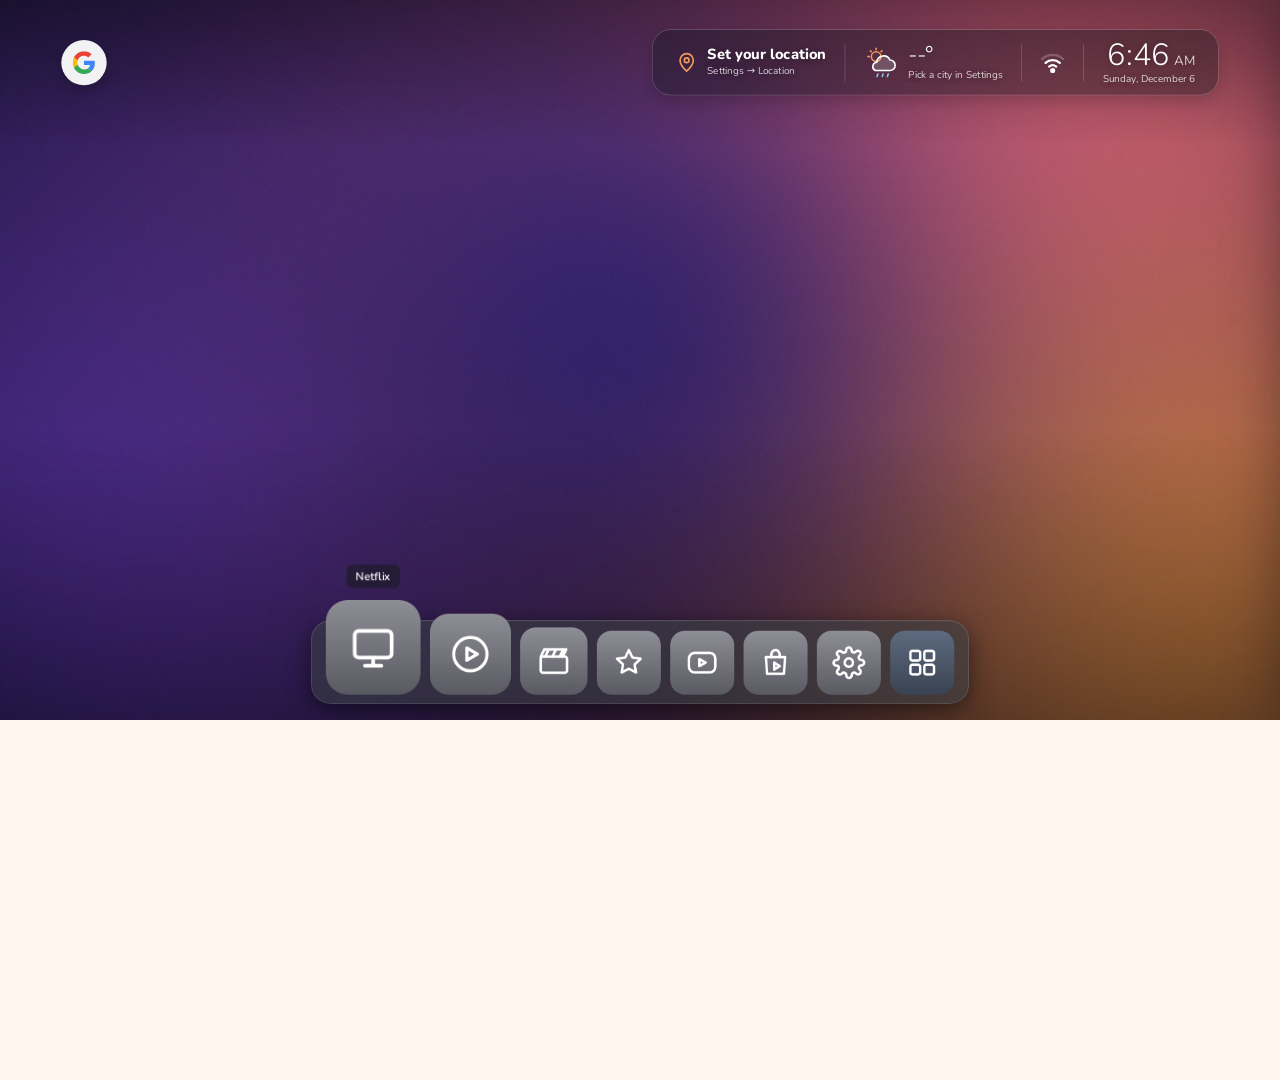
==== commit 2999e025: "Home 1.4: one wallpaper (video or picture), change it from a USB stick; target API 34 - One wallpape" ====
--- a/home/app/assets/index.html
+++ b/home/app/assets/index.html
@@ -429,12 +429,18 @@
 #orb:not(.open){visibility:hidden;transition:opacity .35s ease,visibility 0s linear .35s}
 #orb:not(.open) .swirl,#orb:not(.open) .orbcore,#orb:not(.open) .orbwrap::after{animation:none!important}
 /* ---------- clean, like macOS ---------- */
-/* The WALLPAPERS pictures fill the screen, one soft fade every WALL_SECONDS; no centre card. The top bar and the dock
-   are quiet glass over the picture. No live blur: TV boxes often paint in software (see lite mode above). */
+/* One wallpaper fills the screen: a looping video or a picture (WALLPAPER, or the family's own from a USB stick);
+   no centre card. The top bar and the dock are quiet glass over it. No live blur: TV boxes often paint in software. */
 .orb,.hero{display:none!important}
 #wall{position:absolute;inset:0;overflow:hidden;background:#0d1622}
 #wall .wp{position:absolute;inset:0;background-size:cover;background-position:center;opacity:0;transition:opacity 2.5s ease;will-change:opacity}
 #wall .wp.on{opacity:1}
+#wall video.wp{width:100%;height:100%;object-fit:cover}
+#wallPanel .wplist{max-height:520px;overflow:hidden;display:flex;flex-direction:column;gap:10px}
+#wallPanel .wprow{display:flex;align-items:center;justify-content:space-between;gap:24px;padding:18px 26px;border-radius:18px;font-size:24px;background:rgba(127,127,127,.12);border:3px solid transparent;flex:none}
+#wallPanel .wprow small{font-size:18px;color:var(--muted);white-space:nowrap}
+#wallPanel .wprow span{overflow:hidden;text-overflow:ellipsis;white-space:nowrap}
+#wallPanel .wprow.on{border-color:var(--accent)}
 #wall .scrim{position:absolute;inset:0;background:linear-gradient(180deg,rgba(0,0,0,.36) 0%,rgba(0,0,0,0) 20%,rgba(0,0,0,0) 60%,rgba(0,0,0,.4) 100%)}
 header,nav#tiles,#voiceToast{--ink:#FFFFFF;--muted:rgba(255,255,255,.8);--divider:rgba(255,255,255,.24);--cloud-fill:rgba(255,255,255,.18);
   --chip-bg:rgba(16,20,28,.36);--chip-border:1px solid rgba(255,255,255,.24);--chip-shadow:0 8px 24px rgba(0,0,0,.18);
@@ -490,7 +496,7 @@
 </head>
 <body class="teal">
 <div id="stage">
-  <!-- Wallpapers (WALLPAPERS in the script) cross-fade slowly behind everything -->
+  <!-- The wallpaper (WALLPAPER in the script, or Settings -> Wallpaper from a USB stick) behind everything -->
   <div id="wall" aria-hidden="true"><div class="scrim"></div></div>
 
   <header>
@@ -608,10 +614,24 @@
           <svg width="34" height="34" viewBox="0 0 24 24" fill="none" stroke-width="1.8" stroke-linecap="round" stroke-linejoin="round" aria-hidden="true"><path d="M4 20h4L19 9l-4-4L4 16v4z"/><path d="M13.5 6.5l4 4"/></svg>
           <span>Names</span><small id="scNamesVal">My Home</small>
         </div>
+        <div class="short wide" id="scWall">
+          <svg width="34" height="34" viewBox="0 0 24 24" fill="none" stroke-width="1.8" stroke-linecap="round" stroke-linejoin="round" aria-hidden="true"><rect x="3" y="4.5" width="18" height="15" rx="2.5"/><path d="M3 16l5-5 4 4 3-3 6 6"/><circle cx="16" cy="8.5" r="1.5"/></svg>
+          <span>Wallpaper</span><small id="scWallVal">Original</small>
+        </div>
       </div>
       <!-- Pairing for the phone/laptop remote: each TV makes its own code (PairingCode.java). -->
       <div class="sec" style="margin-top:12px">Remote</div>
       <p class="pair" id="pairLine">Pairing code <b id="pairCode">—</b> · TV address <b id="pairAddr">—</b></p>
+    </div>
+  </div>
+
+  <!-- Wallpaper: pick a video or photo from a USB stick; it is copied onto the TV (WallpaperStore.java). -->
+  <div id="wallPanel" class="modal">
+    <div class="mcard">
+      <h2>Wallpaper</h2>
+      <p class="mhint">Put a video (MP4) or a photo (JPG, PNG) on a USB stick and plug it into the TV. Up/Down to choose &middot; OK to use it.</p>
+      <div class="wplist" id="wpList"></div>
+      <p class="mhint" id="wpMsg" style="margin-top:18px"></p>
     </div>
   </div>
 
@@ -701,7 +721,7 @@
     wifiScan: function () {}, wifiPermission: function () {}, openLocation: function () {}, wifiEnable: function () { return true; },
     wifiConnect: function () { return '{"ok":false,"why":"add"}'; }, wifiForget: function () {},
     usb: function () { return '{"devices":0,"storage":[]}'; },
-    openWifi: function () { console.log('wifi'); }, openStorage: function () { console.log('storage'); },
+    openWifi: function () { console.log('wifi'); }, openStorage: function () { console.log('storage'); }, wallpaper: function () { return 'null'; }, usbMedia: function () { return '{"drives":0,"files":[]}'; }, importWallpaper: function () {}, resetWallpaper: function () {},
     listen: function () { console.log('listen'); }, say: function (t) { console.log('say', t); }, stopListening: function () {}, finishListening: function () {},
     searchStore: function (q) { console.log('store', q); }, webSearch: function (q) { console.log('google', q); },
     getAlarm: function () { return '{"enabled":false,"hour":6,"minute":30,"days":127,"next":0}'; },
@@ -712,11 +732,10 @@
   // ---------- names (Settings -> Names) ----------
   var HOME_NAME = 'My Home', ASSIST = 'Max';
 
-  // ---------- wallpapers ----------
-  // Pictures in app/assets, shown full screen and cross-faded every WALL_SECONDS. Put your own photos (1920x1080 JPEG)
-  // next to index.html and list them here; one picture just stays.
-  var WALLPAPERS = ['wall1.jpg', 'wall2.jpg'];
-  var WALL_SECONDS = 30;
+  // ---------- wallpaper ----------
+  // One wallpaper in app/assets: a looping video (e.g. 'wall.mp4', 1920x1080 H.264, muted) or a picture (1920x1080
+  // JPEG). The family can replace it from a USB stick in Settings -> Wallpaper, no rebuild needed.
+  var WALLPAPER = 'wall1.jpg';
   try { HOME_NAME = localStorage.getItem('homeName') || HOME_NAME; ASSIST = localStorage.getItem('assistantName') || ASSIST; } catch (e) {}
 
   // ---------- location (Settings -> Location, or "set location to ...") ----------
@@ -961,22 +980,35 @@
     else TV.launch(a.pkg);
   }
 
-  // ---------- wallpaper: one 2.5 s opacity fade every WALL_SECONDS, then the screen is still ----------
-  var wallEl = document.getElementById('wall');
-  var walls = WALLPAPERS.map(function (src, i) {
-    var d = document.createElement('div');
-    d.className = 'wp' + (i === 0 ? ' on' : '');
-    d.style.backgroundImage = 'url(' + src + ')';
-    wallEl.insertBefore(d, wallEl.lastChild);
-    return d;
+  // ---------- wallpaper: one video or picture; the family's own (USB) wins over the bundled one ----------
+  var wallEl = document.getElementById('wall'), wallNow = null;
+  function isVideo(src) { return /\.(mp4|m4v|webm|mkv)(\?|$)/i.test(src); }
+  function showWall() {
+    var own = null;
+    try { own = JSON.parse((window.TV && TV.wallpaper && TV.wallpaper()) || 'null'); } catch (e) {}
+    var src = own && own.url ? own.url : WALLPAPER;
+    setText('scWallVal', own && own.name ? own.name : 'Original');
+    var el;
+    if (isVideo(src)) {
+      el = document.createElement('video');
+      el.muted = true; el.loop = true; el.autoplay = true; el.setAttribute('playsinline', '');
+      el.onerror = function () { if (src !== WALLPAPER) { TV.resetWallpaper(); showWall(); } };   // unplayable: back to the original
+      el.src = src;
+    } else {
+      el = document.createElement('div');
+      el.style.backgroundImage = 'url("' + src + '")';
+    }
+    el.className = 'wp';
+    wallEl.insertBefore(el, wallEl.lastChild);
+    var old = wallNow; wallNow = el;
+    requestAnimationFrame(function () { el.classList.add('on'); });
+    if (old) setTimeout(function () { if (old.pause) old.pause(); old.remove(); }, 2600);   // after the fade
+  }
+  showWall();
+  // A video plays only while the home screen is in front.
+  document.addEventListener('visibilitychange', function () {
+    if (wallNow && wallNow.pause) { if (document.hidden) wallNow.pause(); else wallNow.play().catch(function () {}); }
   });
-  var wallIdx = 0;
-  if (walls.length > 1) setInterval(function () {
-    if (document.hidden) return;              // nothing to paint while an app is in front
-    walls[wallIdx].classList.remove('on');
-    wallIdx = (wallIdx + 1) % walls.length;
-    walls[wallIdx].classList.add('on');
-  }, WALL_SECONDS * 1000);
 
   // ---------- focus / remote ----------
   var zone = 'tiles', ti = 0, hi = 0;
@@ -1058,9 +1090,10 @@
     { el: document.getElementById('tvSettings'), go: function () { closePrefs(); TV.openSettings(); } },
     { el: document.getElementById('scLoc'), go: function () { closePrefs(); openLoc(); } },
     { el: document.getElementById('scAlarm'), go: function () { closePrefs(); openAlarm(); } },
-    { el: document.getElementById('scNames'), go: function () { closePrefs(); openNames(); } }
+    { el: document.getElementById('scNames'), go: function () { closePrefs(); openNames(); } },
+    { el: document.getElementById('scWall'), go: function () { closePrefs(); openWallpaper(); } }
   ];
-  var PREF_ROWS = [[0, 1], [2, 3, 4], [5, 6, 7]];
+  var PREF_ROWS = [[0, 1], [2, 3, 4], [5, 6, 7, 8]];
   var pi = 0;
   function openPrefs() {
     zone = 'prefs'; pi = theme === 'teal' ? 0 : 1;
@@ -1290,6 +1323,57 @@
     else { inp.focus(); TV.showKeyboard(); }
   }
   function closeNames() { nmInputs.forEach(function (i) { i.blur(); }); saveNames(); namePanel.classList.remove('open'); zone = 'tiles'; render(); }
+
+  // ---------- Settings -> Wallpaper (USB) ----------
+  var wallPanel = document.getElementById('wallPanel'), wpItems = [], wi = 0, wpBusy = false, wpReturn = false;
+  function wpSay(html) { document.getElementById('wpMsg').innerHTML = html; }
+  function openWallpaper() {
+    zone = 'wallpaper'; wi = 0; wpBusy = false;
+    wallPanel.classList.add('open');
+    loadWallpapers(); render();
+  }
+  function loadWallpapers() {
+    var d = {};
+    try { d = JSON.parse(TV.usbMedia() || '{}'); } catch (e) {}
+    wpItems = [{ label: 'Original wallpaper', sub: 'The one Chill TV came with', go: function () {
+      TV.resetWallpaper(); showWall(); wpSay('Back to the original wallpaper.');
+    } }];
+    (d.files || []).forEach(function (f) {
+      wpItems.push({ label: f.name, sub: (f.kind === 'video' ? 'Video' : 'Photo') + ' \u00b7 ' + f.mb + ' MB', go: function () {
+        wpBusy = true;
+        wpSay('<span class="wspin"></span>Copying ' + esc(f.name) + ' to the TV\u2026');
+        TV.importWallpaper(f.path);
+      } });
+    });
+    if (d.permission) wpSay('Choose \u201cAllow\u201d on the next screen so Chill TV can read the USB stick.');
+    else if (!d.drives) wpSay('No USB stick found. Plug one in with a video (MP4) or a photo (JPG, PNG).');
+    else if (!(d.files || []).length) wpSay('No videos or photos found on the USB stick (MP4, WEBM, MKV, JPG, PNG).');
+    else wpSay('');
+    wi = Math.min(wi, wpItems.length - 1);
+    renderWallpapers();
+  }
+  function renderWallpapers() {
+    var list = document.getElementById('wpList');
+    list.innerHTML = wpItems.map(function (it, i) {
+      return '<div class="wprow' + (i === wi ? ' on' : '') + '"><span>' + esc(it.label) + '</span><small>' + esc(it.sub) + '</small></div>';
+    }).join('');
+    var on = list.children[wi];
+    if (on) list.scrollTop = Math.max(0, on.offsetTop - list.offsetTop - 200);
+  }
+  function wallpaperKey(up, down, ok) {
+    if (wpBusy) return;   // one copy at a time
+    if (up || down) { wi = Math.max(0, Math.min(wpItems.length - 1, wi + (up ? -1 : 1))); renderWallpapers(); }
+    else if (ok && wpItems[wi]) wpItems[wi].go();
+  }
+  function closeWallpaper() { if (wpBusy) return; wallPanel.classList.remove('open'); zone = 'tiles'; render(); }
+  window.onWallpaperImported = function (err) {
+    wpBusy = false;
+    if (err) { wpSay(esc(err)); return; }
+    showWall();
+    wpSay('Done. You can take the USB stick out.');
+  };
+  // Android's question pauses Home, and onResume runs onHome (which closes panels): reopen after it when allowed.
+  window.onUsbPermission = function (ok) { wpReturn = !!ok && zone === 'wallpaper'; };
 
   // ---------- alarm ----------
   var alarm = { enabled: false, hour: 6, minute: 30, days: 127, next: 0 };
@@ -1486,6 +1570,8 @@
       if (n.manual && r.why === 'add') { wMsg(esc(n.ssid) + ' is already saved on this TV. Switch to it in More Wi-Fi settings.'); return; }
       if (r.why === 'saved') { wAskPassword(n, 'Enter the password for ' + esc(n.ssid) + '.'); return; }
       if (r.why === 'type') { wMsg('This network needs a user name. Use More Wi-Fi settings.'); return; }
+      if (r.why === 'system') { wMsg('Android asks to save ' + esc(n.ssid) + ': choose Save, and the TV connects.'); return; }
+      if (r.why === 'settings') { wMsg('Finish joining ' + esc(n.ssid) + ' in Wi-Fi settings.'); return; }
       wMsg('Android didn’t let this home screen change ' + esc(n.ssid) + '. Use More Wi-Fi settings.');
       return;
     }
@@ -1592,6 +1678,7 @@
       else if (ok) okLoc();
       return;
     }
+    if (zone === 'wallpaper') { wallpaperKey(up, down, ok); return; }
     if (zone === 'names') {
       if (up || down) { nmInputs[ni].blur(); ni = up ? 0 : 1; renderNames(); }
       else if (ok) okNames();
@@ -1631,6 +1718,7 @@
     else if (zone === 'wx') closeWx();
     else if (zone === 'loc') closeLoc();
     else if (zone === 'names') closeNames();
+    else if (zone === 'wallpaper') closeWallpaper();
     else if (zone === 'alarm') closeAlarm();
     else if (zone === 'wifi') wifiBack();
     else { zone = 'tiles'; focusTile(0); }
@@ -1641,6 +1729,7 @@
     if (zone === 'wx') closeWx();
     if (zone === 'loc') closeLoc();
     if (zone === 'names') closeNames();
+    if (zone === 'wallpaper') { wpBusy = false; closeWallpaper(); }
     if (zone === 'alarm') closeAlarm();
     if (zone === 'wifi') closeWifiDrawer();
     orbHide();
@@ -1648,6 +1737,7 @@
     updateClock(); updateStatus(); loadAlarm();
     genieHome();
     if (wReturn) { wReturn = false; openWifiDrawer(); }
+    if (wpReturn) { wpReturn = false; openWallpaper(); }
   };
   window.onMenu = toggleTheme;
 
